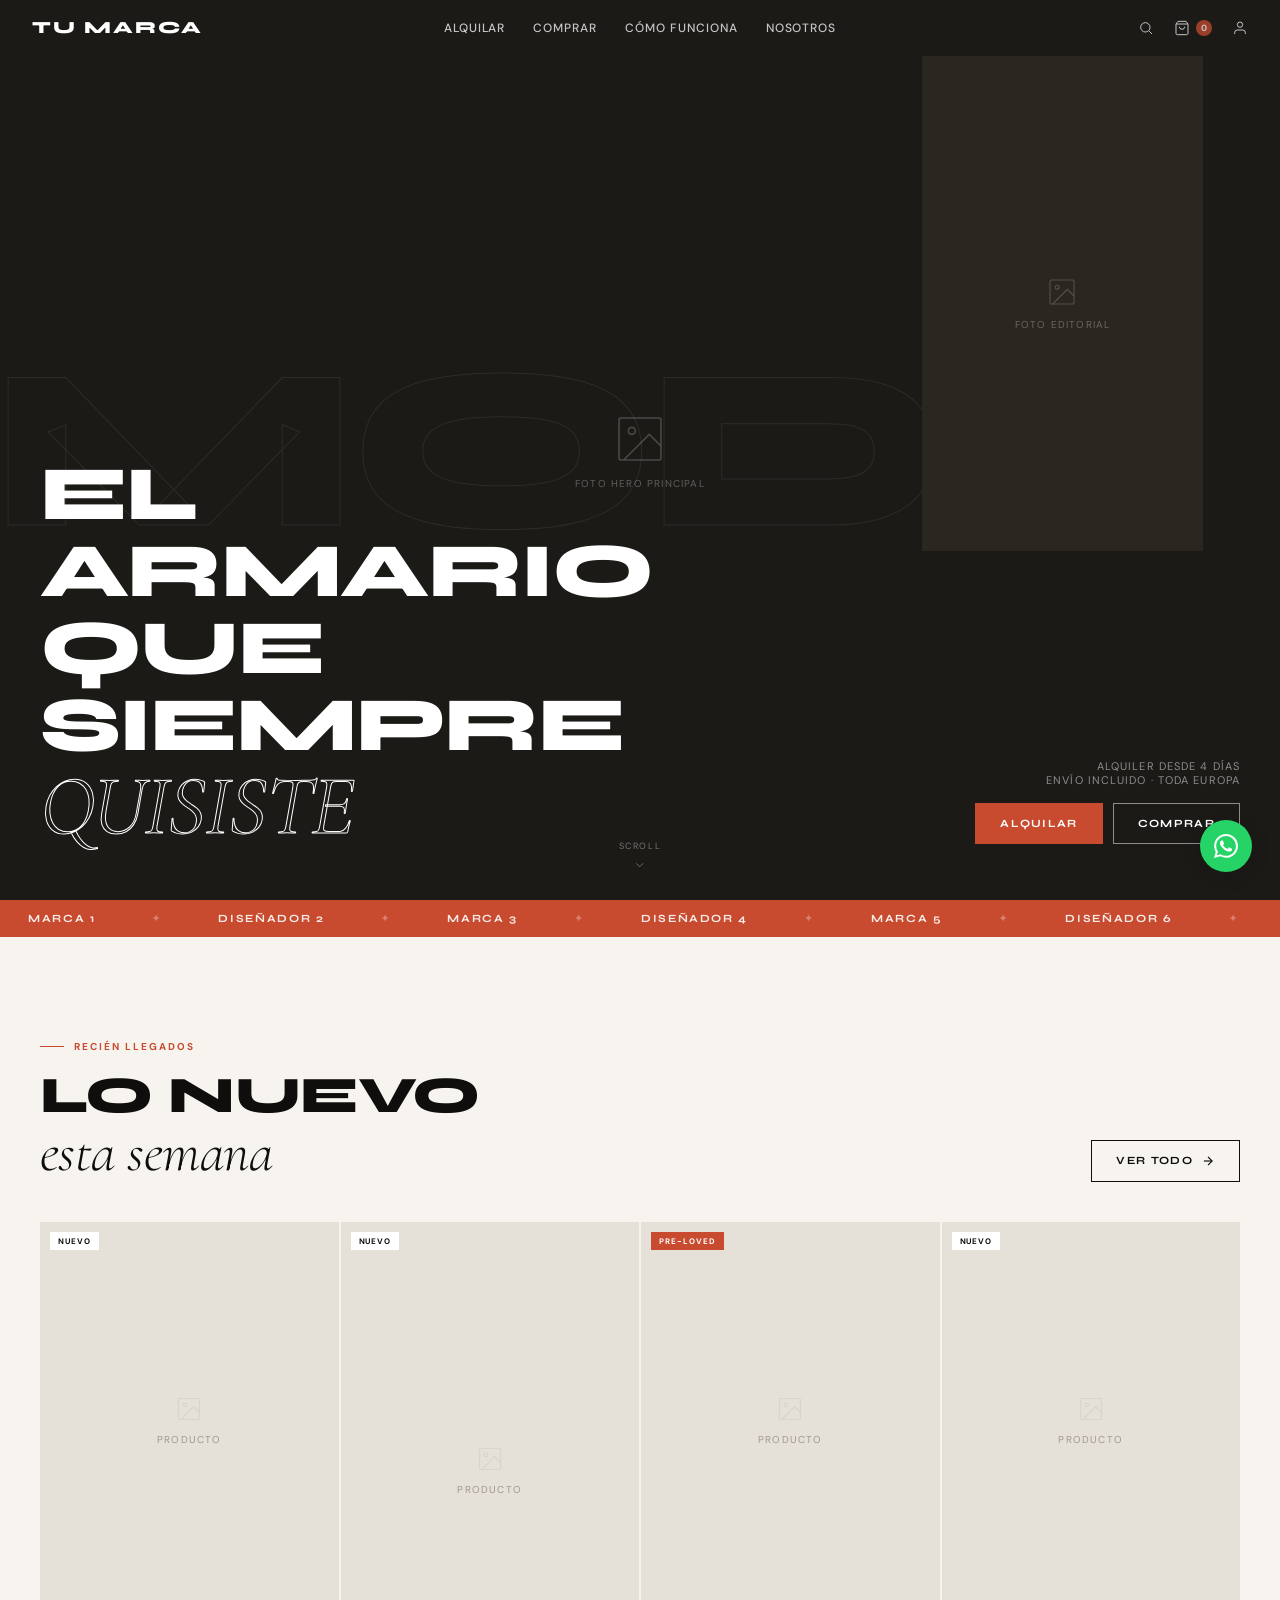
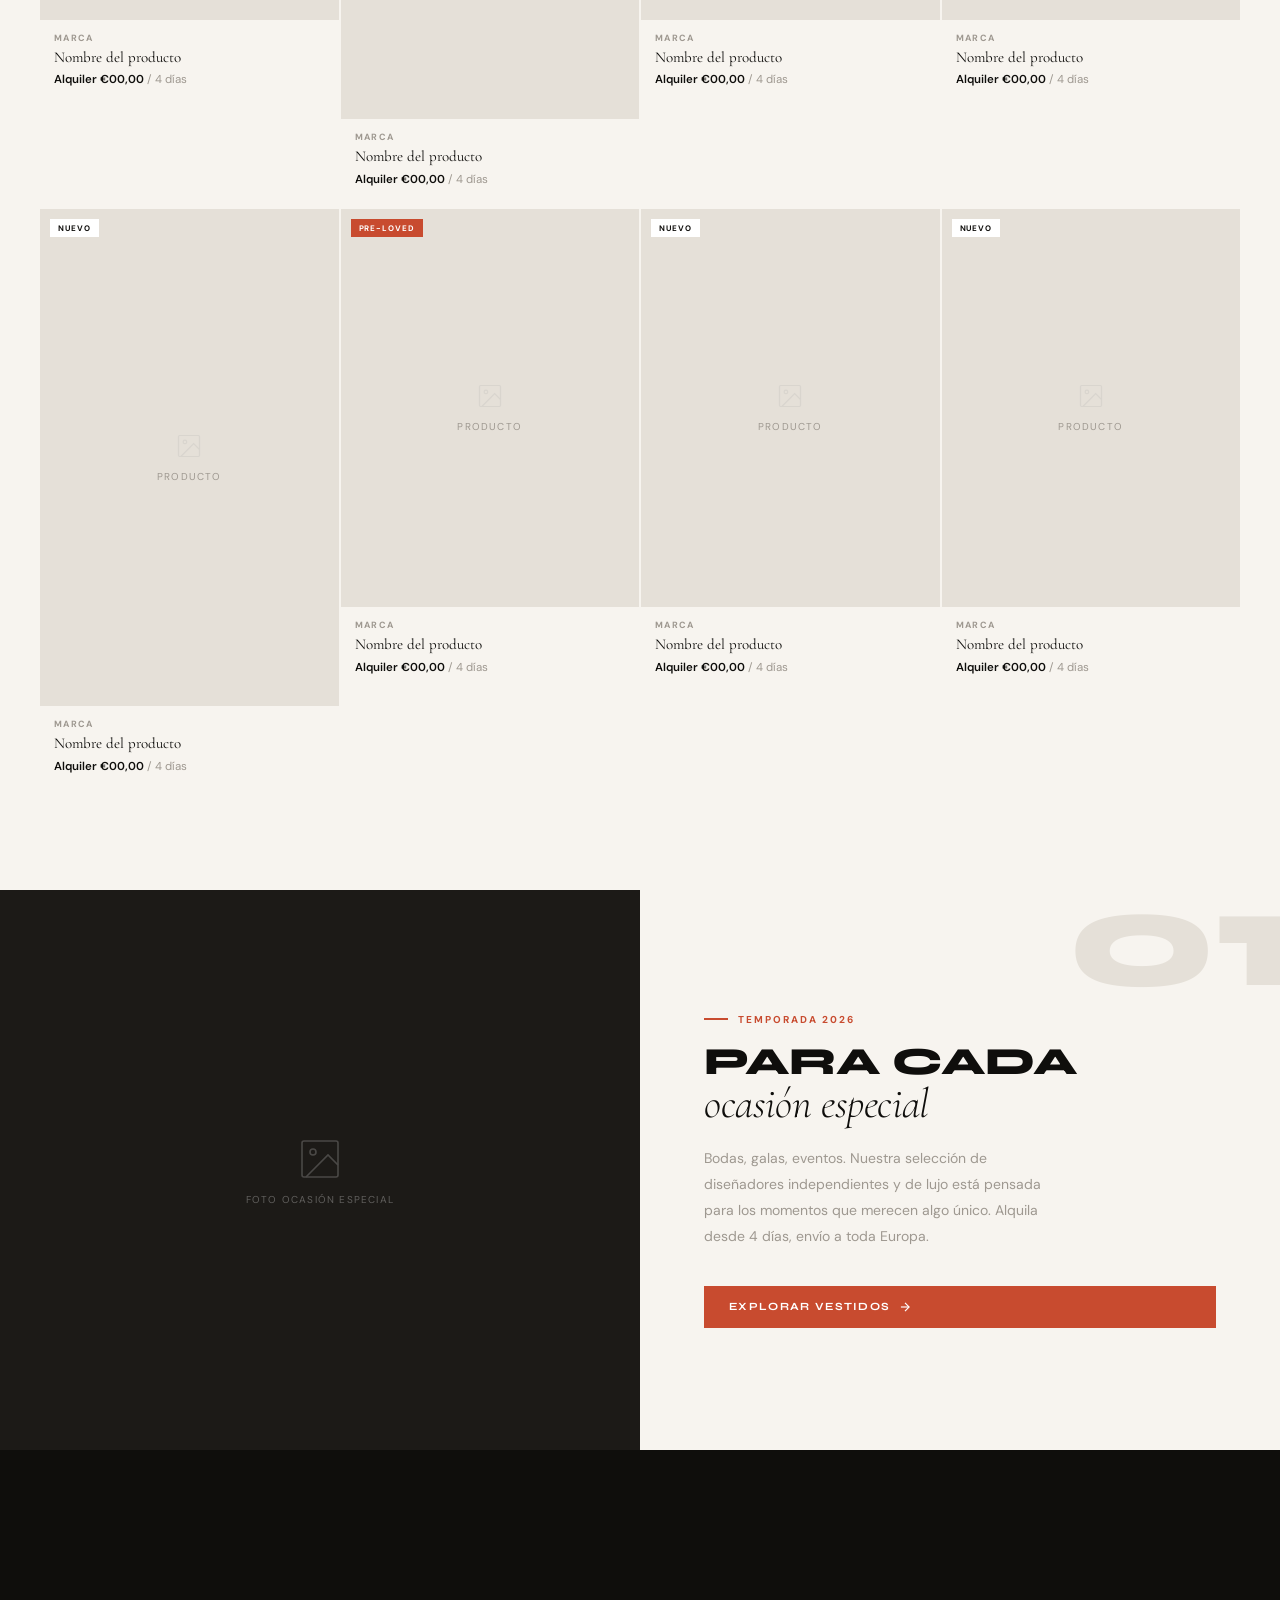
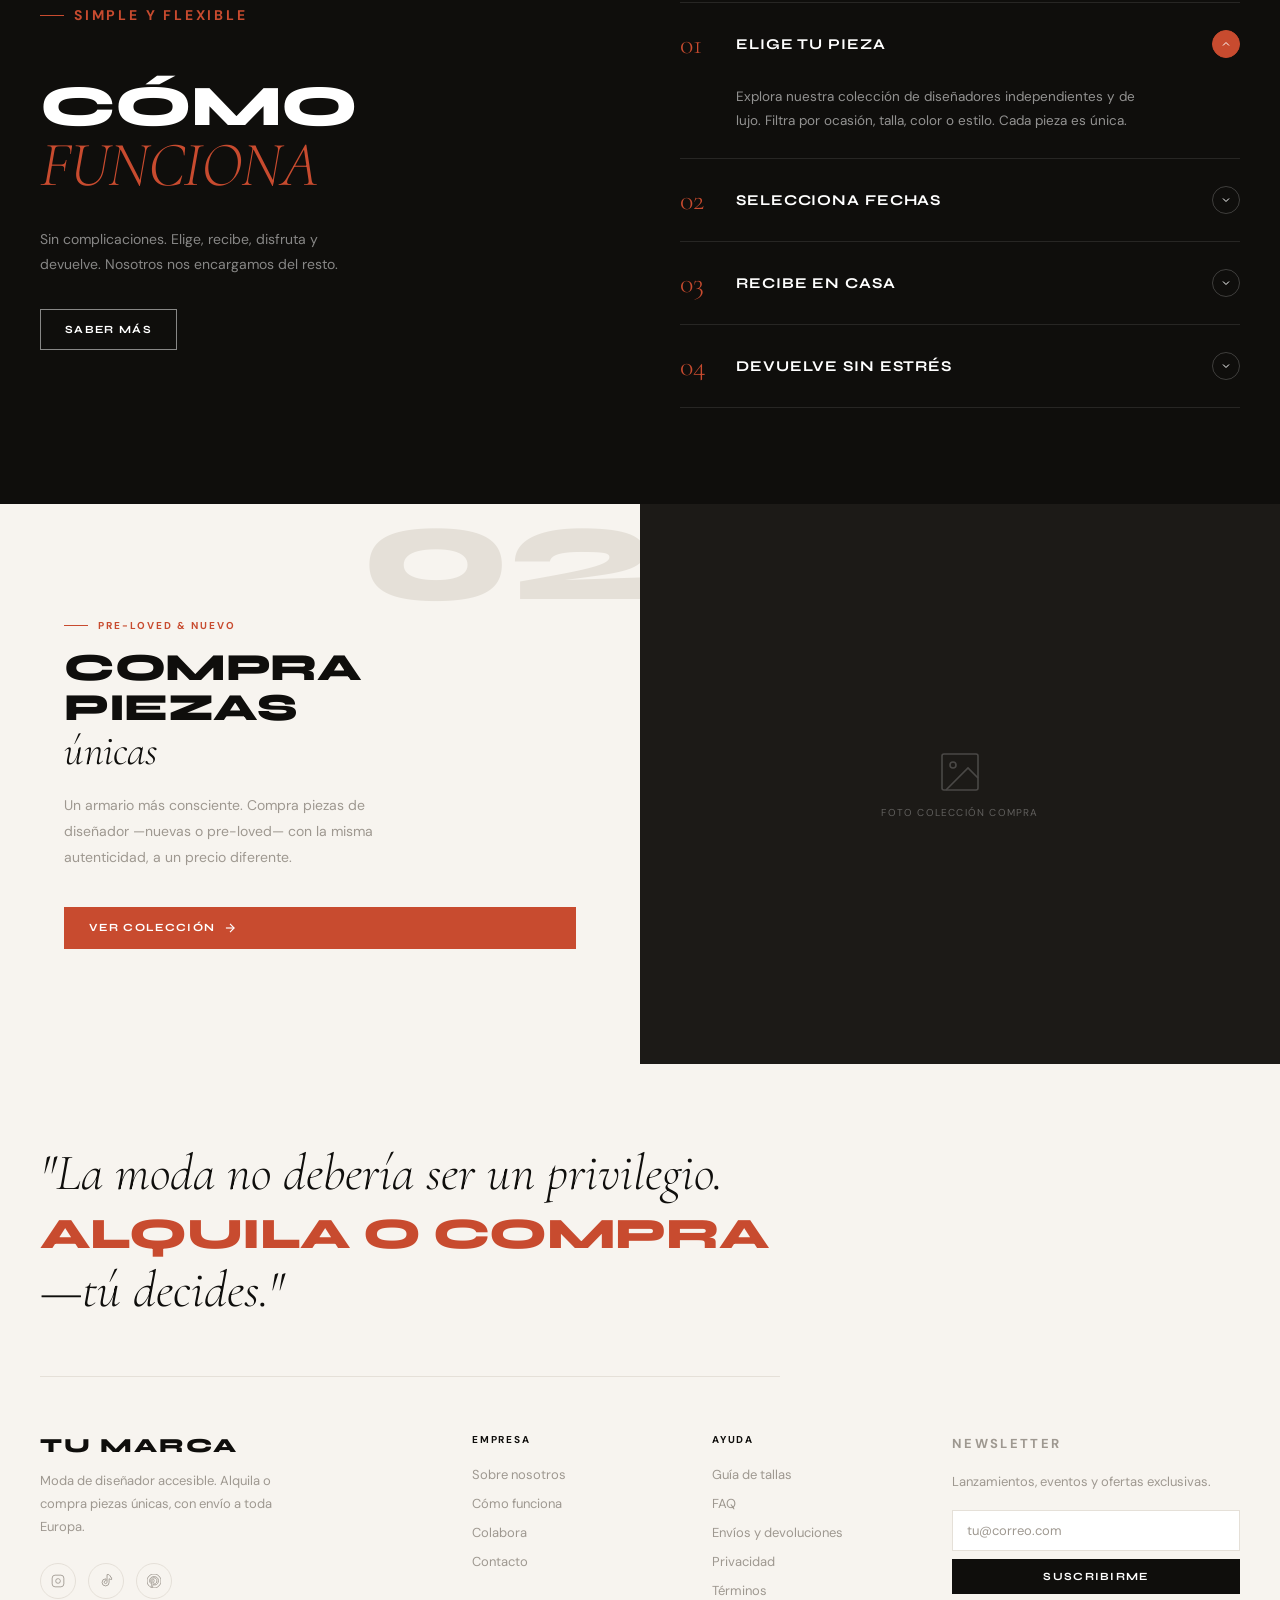
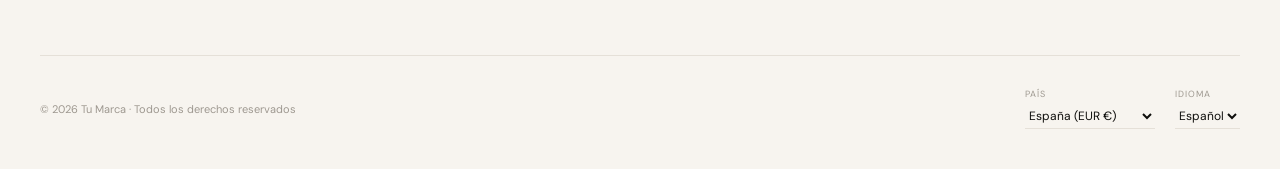
==== index.html @ f727a671 "Initial commit: editorial fashion rental site" ====
<!DOCTYPE html>
<html lang="es">
<head>
  <meta charset="UTF-8">
  <meta name="viewport" content="width=device-width, initial-scale=1.0">
  <meta name="description" content="Alquiler y venta de moda de diseñador. Piezas únicas para cada ocasión.">
  <title>TU MARCA | Moda de Diseñador — Alquiler &amp; Compra</title>
  <link rel="preconnect" href="https://fonts.googleapis.com">
  <link rel="preconnect" href="https://fonts.gstatic.com" crossorigin>
  <link href="https://fonts.googleapis.com/css2?family=Syne:wght@400;500;700;800&family=Cormorant+Garamond:ital,wght@0,300;0,400;1,300;1,400&family=DM+Sans:wght@300;400;500&display=swap" rel="stylesheet">
  <link rel="stylesheet" href="css/style.css">
</head>
<body>

<!-- ══════════════════════════════
     HEADER
══════════════════════════════ -->
<header class="header header--light" id="header">

  <!-- Logo izquierda -->
  <a href="/" class="header__logo">Tu&nbsp;Marca</a>

  <!-- Nav centrada -->
  <nav class="header__nav" aria-label="Navegación principal">
    <a href="#">Alquilar</a>
    <a href="#">Comprar</a>
    <a href="#proceso">Cómo funciona</a>
    <a href="#">Nosotros</a>
  </nav>

  <!-- Acciones derecha -->
  <div class="header__actions">
    <button class="header__icon" id="search-open" aria-label="Buscar">
      <svg viewBox="0 0 24 24"><circle cx="11" cy="11" r="7"/><line x1="21" y1="21" x2="16.65" y2="16.65"/></svg>
    </button>
    <button class="header__icon" id="cart-open" aria-label="Cesta">
      <svg viewBox="0 0 24 24"><path d="M6 2L3 6v14a2 2 0 002 2h14a2 2 0 002-2V6l-3-4z"/><line x1="3" y1="6" x2="21" y2="6"/><path d="M16 10a4 4 0 01-8 0"/></svg>
      <span class="cart-badge" id="cart-count">0</span>
    </button>
    <a href="#" class="header__icon" aria-label="Acceder">
      <svg viewBox="0 0 24 24"><path d="M20 21v-2a4 4 0 00-4-4H8a4 4 0 00-4 4v2"/><circle cx="12" cy="7" r="4"/></svg>
    </a>
  </div>

  <!-- Hamburger móvil -->
  <button class="header__hamburger" id="hamburger" aria-label="Abrir menú">
    <span></span><span></span><span></span>
  </button>

</header>

<!-- ══════════════════════════════
     MENÚ MÓVIL
══════════════════════════════ -->
<div class="mobile-menu" id="mobile-menu" aria-hidden="true">
  <nav>
    <a href="#" onclick="closeMobileMenu()">Alquilar</a>
    <a href="#" onclick="closeMobileMenu()">Comprar</a>
    <a href="#proceso" onclick="closeMobileMenu()">Cómo funciona</a>
    <a href="#" onclick="closeMobileMenu()">Nosotros</a>
  </nav>
  <div class="mobile-menu__footer">
    <a href="#">Acceder</a>
    <a href="#">Contacto</a>
    <a href="#">Instagram</a>
  </div>
</div>

<!-- ══════════════════════════════
     HERO — editorial full-screen
══════════════════════════════ -->
<section class="hero">

  <!-- Fondo: reemplaza .ph por <img class="..." src="images/hero.jpg" alt=""> -->
  <div class="hero__bg">
    <div class="ph">
      <svg width="56" height="56" viewBox="0 0 24 24" fill="none" stroke="#fff" stroke-width="0.7"><rect x="3" y="3" width="18" height="18" rx="1"/><circle cx="8.5" cy="8.5" r="1.5"/><path d="M21 15l-5-5L5 21"/></svg>
      <span>Foto hero principal</span>
    </div>
  </div>

  <!-- Palabra gigante decorativa -->
  <div class="hero__wordmark" aria-hidden="true">MODA</div>

  <!-- Foto editorial flotante derecha — reemplaza .ph por <img> -->
  <div class="hero__photo">
    <div class="ph">
      <svg width="32" height="32" viewBox="0 0 24 24" fill="none" stroke="#fff" stroke-width="0.8"><rect x="3" y="3" width="18" height="18" rx="1"/><circle cx="8.5" cy="8.5" r="1.5"/><path d="M21 15l-5-5L5 21"/></svg>
      <span>Foto editorial</span>
    </div>
  </div>

  <!-- Contenido inferior -->
  <div class="hero__content">
    <div>
      <h1 class="hero__headline">
        El armario<br>que siempre<br><em>quisiste</em>
      </h1>
    </div>
    <div class="hero__meta">
      <p>Alquiler desde 4 días<br>Envío incluido · Toda Europa</p>
      <div class="hero__ctas">
        <a href="#" class="btn btn--solid">Alquilar</a>
        <a href="#" class="btn btn--ghost">Comprar</a>
      </div>
    </div>
  </div>

  <!-- Scroll indicator -->
  <div class="hero__scroll" aria-hidden="true">
    <span>Scroll</span>
    <svg viewBox="0 0 24 24"><polyline points="6 9 12 15 18 9"/></svg>
  </div>

</section>

<!-- ══════════════════════════════
     TICKER DE MARCAS
══════════════════════════════ -->
<div class="ticker" aria-hidden="true">
  <div class="ticker__track">
    <!-- Primera copia -->
    <span class="ticker__item">Marca&nbsp;1</span>
    <span class="ticker__item ticker__sep">✦</span>
    <span class="ticker__item">Diseñador&nbsp;2</span>
    <span class="ticker__item ticker__sep">✦</span>
    <span class="ticker__item">Marca&nbsp;3</span>
    <span class="ticker__item ticker__sep">✦</span>
    <span class="ticker__item">Diseñador&nbsp;4</span>
    <span class="ticker__item ticker__sep">✦</span>
    <span class="ticker__item">Marca&nbsp;5</span>
    <span class="ticker__item ticker__sep">✦</span>
    <span class="ticker__item">Diseñador&nbsp;6</span>
    <span class="ticker__item ticker__sep">✦</span>
    <span class="ticker__item">Marca&nbsp;7</span>
    <span class="ticker__item ticker__sep">✦</span>
    <!-- Segunda copia para el loop -->
    <span class="ticker__item">Marca&nbsp;1</span>
    <span class="ticker__item ticker__sep">✦</span>
    <span class="ticker__item">Diseñador&nbsp;2</span>
    <span class="ticker__item ticker__sep">✦</span>
    <span class="ticker__item">Marca&nbsp;3</span>
    <span class="ticker__item ticker__sep">✦</span>
    <span class="ticker__item">Diseñador&nbsp;4</span>
    <span class="ticker__item ticker__sep">✦</span>
    <span class="ticker__item">Marca&nbsp;5</span>
    <span class="ticker__item ticker__sep">✦</span>
    <span class="ticker__item">Diseñador&nbsp;6</span>
    <span class="ticker__item ticker__sep">✦</span>
    <span class="ticker__item">Marca&nbsp;7</span>
    <span class="ticker__item ticker__sep">✦</span>
  </div>
</div>

<!-- ══════════════════════════════
     GRID DE PRODUCTOS
══════════════════════════════ -->
<section class="section section--paper">
  <div class="products-header reveal">
    <div>
      <p class="section__label">Recién llegados</p>
      <h2 class="section__title">Lo nuevo<br><em>esta semana</em></h2>
    </div>
    <a href="#" class="btn btn--outline-dark">Ver todo
      <svg viewBox="0 0 24 24"><line x1="5" y1="12" x2="19" y2="12"/><polyline points="12 5 19 12 12 19"/></svg>
    </a>
  </div>

  <div class="products-grid">

    <!-- ═ Producto — copia este bloque para añadir más.
         Cambia .ph por <img src="images/prod.jpg" alt="nombre">
         Cambia badge--new por badge--preloved si procede ═ -->

    <div class="product-card reveal">
      <div class="product-card__img">
        <span class="product-badge product-badge--new">Nuevo</span>
        <div class="ph ph--light">
          <svg width="28" height="28" viewBox="0 0 24 24" fill="none" stroke="#aaa" stroke-width="1"><rect x="3" y="3" width="18" height="18" rx="1"/><circle cx="8.5" cy="8.5" r="1.5"/><path d="M21 15l-5-5L5 21"/></svg>
          <span>Producto</span>
        </div>
        <div class="product-card__overlay">
          <p class="product-card__overlay-price">Alquiler €00 · Comprar €000</p>
          <p class="product-card__overlay-cta">Ver pieza <svg viewBox="0 0 24 24"><line x1="5" y1="12" x2="19" y2="12"/><polyline points="12 5 19 12 12 19"/></svg></p>
        </div>
      </div>
      <div class="product-card__info">
        <p class="product-brand">Marca</p>
        <p class="product-name">Nombre del producto</p>
        <p class="product-price"><strong>Alquiler €00,00</strong> / 4 días</p>
      </div>
    </div>

    <div class="product-card product-card--tall reveal reveal-delay-1">
      <div class="product-card__img">
        <span class="product-badge product-badge--new">Nuevo</span>
        <div class="ph ph--light">
          <svg width="28" height="28" viewBox="0 0 24 24" fill="none" stroke="#aaa" stroke-width="1"><rect x="3" y="3" width="18" height="18" rx="1"/><circle cx="8.5" cy="8.5" r="1.5"/><path d="M21 15l-5-5L5 21"/></svg>
          <span>Producto</span>
        </div>
        <div class="product-card__overlay">
          <p class="product-card__overlay-price">Alquiler €00 · Comprar €000</p>
          <p class="product-card__overlay-cta">Ver pieza <svg viewBox="0 0 24 24"><line x1="5" y1="12" x2="19" y2="12"/><polyline points="12 5 19 12 12 19"/></svg></p>
        </div>
      </div>
      <div class="product-card__info">
        <p class="product-brand">Marca</p>
        <p class="product-name">Nombre del producto</p>
        <p class="product-price"><strong>Alquiler €00,00</strong> / 4 días</p>
      </div>
    </div>

    <div class="product-card reveal reveal-delay-2">
      <div class="product-card__img">
        <span class="product-badge product-badge--preloved">Pre-loved</span>
        <div class="ph ph--light">
          <svg width="28" height="28" viewBox="0 0 24 24" fill="none" stroke="#aaa" stroke-width="1"><rect x="3" y="3" width="18" height="18" rx="1"/><circle cx="8.5" cy="8.5" r="1.5"/><path d="M21 15l-5-5L5 21"/></svg>
          <span>Producto</span>
        </div>
        <div class="product-card__overlay">
          <p class="product-card__overlay-price">Alquiler €00 · Comprar €000</p>
          <p class="product-card__overlay-cta">Ver pieza <svg viewBox="0 0 24 24"><line x1="5" y1="12" x2="19" y2="12"/><polyline points="12 5 19 12 12 19"/></svg></p>
        </div>
      </div>
      <div class="product-card__info">
        <p class="product-brand">Marca</p>
        <p class="product-name">Nombre del producto</p>
        <p class="product-price"><strong>Alquiler €00,00</strong> / 4 días</p>
      </div>
    </div>

    <div class="product-card reveal reveal-delay-3">
      <div class="product-card__img">
        <span class="product-badge product-badge--new">Nuevo</span>
        <div class="ph ph--light">
          <svg width="28" height="28" viewBox="0 0 24 24" fill="none" stroke="#aaa" stroke-width="1"><rect x="3" y="3" width="18" height="18" rx="1"/><circle cx="8.5" cy="8.5" r="1.5"/><path d="M21 15l-5-5L5 21"/></svg>
          <span>Producto</span>
        </div>
        <div class="product-card__overlay">
          <p class="product-card__overlay-price">Alquiler €00 · Comprar €000</p>
          <p class="product-card__overlay-cta">Ver pieza <svg viewBox="0 0 24 24"><line x1="5" y1="12" x2="19" y2="12"/><polyline points="12 5 19 12 12 19"/></svg></p>
        </div>
      </div>
      <div class="product-card__info">
        <p class="product-brand">Marca</p>
        <p class="product-name">Nombre del producto</p>
        <p class="product-price"><strong>Alquiler €00,00</strong> / 4 días</p>
      </div>
    </div>

    <div class="product-card product-card--tall reveal">
      <div class="product-card__img">
        <span class="product-badge product-badge--new">Nuevo</span>
        <div class="ph ph--light">
          <svg width="28" height="28" viewBox="0 0 24 24" fill="none" stroke="#aaa" stroke-width="1"><rect x="3" y="3" width="18" height="18" rx="1"/><circle cx="8.5" cy="8.5" r="1.5"/><path d="M21 15l-5-5L5 21"/></svg>
          <span>Producto</span>
        </div>
        <div class="product-card__overlay">
          <p class="product-card__overlay-price">Alquiler €00 · Comprar €000</p>
          <p class="product-card__overlay-cta">Ver pieza <svg viewBox="0 0 24 24"><line x1="5" y1="12" x2="19" y2="12"/><polyline points="12 5 19 12 12 19"/></svg></p>
        </div>
      </div>
      <div class="product-card__info">
        <p class="product-brand">Marca</p>
        <p class="product-name">Nombre del producto</p>
        <p class="product-price"><strong>Alquiler €00,00</strong> / 4 días</p>
      </div>
    </div>

    <div class="product-card reveal reveal-delay-1">
      <div class="product-card__img">
        <span class="product-badge product-badge--preloved">Pre-loved</span>
        <div class="ph ph--light">
          <svg width="28" height="28" viewBox="0 0 24 24" fill="none" stroke="#aaa" stroke-width="1"><rect x="3" y="3" width="18" height="18" rx="1"/><circle cx="8.5" cy="8.5" r="1.5"/><path d="M21 15l-5-5L5 21"/></svg>
          <span>Producto</span>
        </div>
        <div class="product-card__overlay">
          <p class="product-card__overlay-price">Alquiler €00 · Comprar €000</p>
          <p class="product-card__overlay-cta">Ver pieza <svg viewBox="0 0 24 24"><line x1="5" y1="12" x2="19" y2="12"/><polyline points="12 5 19 12 12 19"/></svg></p>
        </div>
      </div>
      <div class="product-card__info">
        <p class="product-brand">Marca</p>
        <p class="product-name">Nombre del producto</p>
        <p class="product-price"><strong>Alquiler €00,00</strong> / 4 días</p>
      </div>
    </div>

    <div class="product-card reveal reveal-delay-2">
      <div class="product-card__img">
        <span class="product-badge product-badge--new">Nuevo</span>
        <div class="ph ph--light">
          <svg width="28" height="28" viewBox="0 0 24 24" fill="none" stroke="#aaa" stroke-width="1"><rect x="3" y="3" width="18" height="18" rx="1"/><circle cx="8.5" cy="8.5" r="1.5"/><path d="M21 15l-5-5L5 21"/></svg>
          <span>Producto</span>
        </div>
        <div class="product-card__overlay">
          <p class="product-card__overlay-price">Alquiler €00 · Comprar €000</p>
          <p class="product-card__overlay-cta">Ver pieza <svg viewBox="0 0 24 24"><line x1="5" y1="12" x2="19" y2="12"/><polyline points="12 5 19 12 12 19"/></svg></p>
        </div>
      </div>
      <div class="product-card__info">
        <p class="product-brand">Marca</p>
        <p class="product-name">Nombre del producto</p>
        <p class="product-price"><strong>Alquiler €00,00</strong> / 4 días</p>
      </div>
    </div>

    <div class="product-card reveal reveal-delay-3">
      <div class="product-card__img">
        <span class="product-badge product-badge--new">Nuevo</span>
        <div class="ph ph--light">
          <svg width="28" height="28" viewBox="0 0 24 24" fill="none" stroke="#aaa" stroke-width="1"><rect x="3" y="3" width="18" height="18" rx="1"/><circle cx="8.5" cy="8.5" r="1.5"/><path d="M21 15l-5-5L5 21"/></svg>
          <span>Producto</span>
        </div>
        <div class="product-card__overlay">
          <p class="product-card__overlay-price">Alquiler €00 · Comprar €000</p>
          <p class="product-card__overlay-cta">Ver pieza <svg viewBox="0 0 24 24"><line x1="5" y1="12" x2="19" y2="12"/><polyline points="12 5 19 12 12 19"/></svg></p>
        </div>
      </div>
      <div class="product-card__info">
        <p class="product-brand">Marca</p>
        <p class="product-name">Nombre del producto</p>
        <p class="product-price"><strong>Alquiler €00,00</strong> / 4 días</p>
      </div>
    </div>

  </div>
</section>

<!-- ══════════════════════════════
     EDITORIAL — OCASIONES
══════════════════════════════ -->
<section class="editorial reveal">
  <!-- Reemplaza .ph por <img src="images/bodas.jpg" alt=""> -->
  <div class="editorial__img">
    <div class="ph">
      <svg width="48" height="48" viewBox="0 0 24 24" fill="none" stroke="#fff" stroke-width="0.8"><rect x="3" y="3" width="18" height="18" rx="1"/><circle cx="8.5" cy="8.5" r="1.5"/><path d="M21 15l-5-5L5 21"/></svg>
      <span>Foto ocasión especial</span>
    </div>
  </div>
  <div class="editorial__body">
    <span class="editorial__num" aria-hidden="true">01</span>
    <p class="editorial__label">Temporada 2026</p>
    <h2 class="editorial__title">Para cada<br><em>ocasión especial</em></h2>
    <p class="editorial__body-text">
      Bodas, galas, eventos. Nuestra selección de diseñadores independientes y de lujo está pensada para los momentos que merecen algo único. Alquila desde 4 días, envío a toda Europa.
    </p>
    <a href="#" class="btn btn--solid">Explorar vestidos
      <svg viewBox="0 0 24 24"><line x1="5" y1="12" x2="19" y2="12"/><polyline points="12 5 19 12 12 19"/></svg>
    </a>
  </div>
</section>

<!-- ══════════════════════════════
     PROCESO — ACORDEÓN
══════════════════════════════ -->
<section class="section process" id="proceso">
  <div class="process__grid">

    <div class="process__intro reveal">
      <p class="section__label" style="color: var(--clay);">Simple y flexible</p>
      <h2 class="process__intro-title">Cómo<br><em>funciona</em></h2>
      <p>Sin complicaciones. Elige, recibe, disfruta y devuelve. Nosotros nos encargamos del resto.</p>
      <a href="#" class="btn btn--ghost">Saber más</a>
    </div>

    <div class="accordion reveal" id="accordion">

      <div class="accordion__item open">
        <div class="accordion__head" role="button" tabindex="0" aria-expanded="true">
          <span class="accordion__num">01</span>
          <span class="accordion__title">Elige tu pieza</span>
          <span class="accordion__arrow"><svg viewBox="0 0 24 24"><polyline points="6 9 12 15 18 9"/></svg></span>
        </div>
        <div class="accordion__body">
          <p>Explora nuestra colección de diseñadores independientes y de lujo. Filtra por ocasión, talla, color o estilo. Cada pieza es única.</p>
        </div>
      </div>

      <div class="accordion__item">
        <div class="accordion__head" role="button" tabindex="0" aria-expanded="false">
          <span class="accordion__num">02</span>
          <span class="accordion__title">Selecciona fechas</span>
          <span class="accordion__arrow"><svg viewBox="0 0 24 24"><polyline points="6 9 12 15 18 9"/></svg></span>
        </div>
        <div class="accordion__body">
          <p>Elige los días que la necesitas. Mínimo 4 días. El envío de ida y vuelta está siempre incluido en el precio.</p>
        </div>
      </div>

      <div class="accordion__item">
        <div class="accordion__head" role="button" tabindex="0" aria-expanded="false">
          <span class="accordion__num">03</span>
          <span class="accordion__title">Recibe en casa</span>
          <span class="accordion__arrow"><svg viewBox="0 0 24 24"><polyline points="6 9 12 15 18 9"/></svg></span>
        </div>
        <div class="accordion__body">
          <p>Tu pedido llega en packaging cuidado y limpio. Disfruta de la pieza sin preocuparte por nada más.</p>
        </div>
      </div>

      <div class="accordion__item">
        <div class="accordion__head" role="button" tabindex="0" aria-expanded="false">
          <span class="accordion__num">04</span>
          <span class="accordion__title">Devuelve sin estrés</span>
          <span class="accordion__arrow"><svg viewBox="0 0 24 24"><polyline points="6 9 12 15 18 9"/></svg></span>
        </div>
        <div class="accordion__body">
          <p>Usa el embalaje incluido para la devolución. Nosotros nos encargamos de la limpieza y el cuidado de cada pieza.</p>
        </div>
      </div>

    </div>
  </div>
</section>

<!-- ══════════════════════════════
     EDITORIAL — COMPRAR
══════════════════════════════ -->
<section class="editorial editorial--flip reveal">
  <div class="editorial__img">
    <div class="ph">
      <svg width="48" height="48" viewBox="0 0 24 24" fill="none" stroke="#fff" stroke-width="0.8"><rect x="3" y="3" width="18" height="18" rx="1"/><circle cx="8.5" cy="8.5" r="1.5"/><path d="M21 15l-5-5L5 21"/></svg>
      <span>Foto colección compra</span>
    </div>
  </div>
  <div class="editorial__body">
    <span class="editorial__num" aria-hidden="true">02</span>
    <p class="editorial__label">Pre-loved &amp; nuevo</p>
    <h2 class="editorial__title">Compra piezas<br><em>únicas</em></h2>
    <p class="editorial__body-text">
      Un armario más consciente. Compra piezas de diseñador —nuevas o pre-loved— con la misma autenticidad, a un precio diferente.
    </p>
    <a href="#" class="btn btn--solid">Ver colección
      <svg viewBox="0 0 24 24"><line x1="5" y1="12" x2="19" y2="12"/><polyline points="12 5 19 12 12 19"/></svg>
    </a>
  </div>
</section>


<!-- ══════════════════════════════
     FOOTER — claro, con cita
══════════════════════════════ -->
<footer class="footer">

  <p class="footer__quote reveal">
    "La moda no debería ser un privilegio.<br>
    <strong>Alquila o compra</strong> —tú decides."
  </p>

  <div class="footer__grid">

    <div>
      <p class="footer__brand-logo">Tu&nbsp;Marca</p>
      <p class="footer__tagline">Moda de diseñador accesible. Alquila o compra piezas únicas, con envío a toda Europa.</p>
      <div class="footer__social">
        <a href="#" aria-label="Instagram">
          <svg viewBox="0 0 24 24"><rect x="2" y="2" width="20" height="20" rx="5"/><path d="M16 11.37A4 4 0 1112.63 8 4 4 0 0116 11.37z"/><line x1="17.5" y1="6.5" x2="17.51" y2="6.5"/></svg>
        </a>
        <a href="#" aria-label="TikTok">
          <svg viewBox="0 0 24 24" fill="currentColor" stroke="none"><path d="M19.6 3.3a4.5 4.5 0 01-2.8-2.3h-3v13c0 1.4-1.1 2.5-2.5 2.5s-2.5-1.1-2.5-2.5 1.1-2.5 2.5-2.5c.3 0 .5 0 .7.1V8.4a6.2 6.2 0 00-.7 0 6 6 0 00-6 6 6 6 0 006 6 6 6 0 006-6V8.1a7.4 7.4 0 004.3 1.4V6.2a4.5 4.5 0 01-2-.9z"/></svg>
        </a>
        <a href="#" aria-label="Pinterest">
          <svg viewBox="0 0 24 24" fill="currentColor" stroke="none"><path d="M12 0C5.4 0 0 5.4 0 12c0 5.1 3.2 9.4 7.6 11.2-.1-.9-.2-2.4 0-3.4.2-.9 1.4-6 1.4-6s-.4-.7-.4-1.8c0-1.7 1-2.9 2.2-2.9 1 0 1.5.8 1.5 1.7 0 1-.7 2.6-1 3.9-.3 1.2.6 2.2 1.8 2.2 2.1 0 3.8-2.2 3.8-5.5 0-2.9-2.1-4.9-5-4.9-3.4 0-5.4 2.6-5.4 5.2 0 1 .4 2.1.9 2.7.1.1.1.2.1.3l-.3 1.4c-.1.2-.2.3-.4.2-1.5-.7-2.4-2.9-2.4-4.6 0-3.8 2.8-7.3 7.9-7.3 4.2 0 7.4 3 7.4 6.9 0 4.1-2.6 7.5-6.2 7.5-1.2 0-2.4-.6-2.8-1.4l-.7 2.9c-.3 1-.9 2.3-1.5 3.1C9.6 23.8 10.8 24 12 24c6.6 0 12-5.4 12-12S18.6 0 12 0z"/></svg>
        </a>
      </div>
    </div>

    <div>
      <p class="footer__col-title">Empresa</p>
      <div class="footer__links">
        <a href="#">Sobre nosotros</a>
        <a href="#">Cómo funciona</a>

        <a href="#">Colabora</a>
        <a href="#">Contacto</a>
      </div>
    </div>

    <div>
      <p class="footer__col-title">Ayuda</p>
      <div class="footer__links">
        <a href="#">Guía de tallas</a>
        <a href="#">FAQ</a>
        <a href="#">Envíos y devoluciones</a>
        <a href="#">Privacidad</a>
        <a href="#">Términos</a>
      </div>
    </div>

    <div class="footer__newsletter">
      <p class="footer__col-title">Newsletter</p>
      <p>Lanzamientos, eventos y ofertas exclusivas.</p>
      <form class="newsletter-form" id="newsletter-form">
        <input class="newsletter-input" type="email" placeholder="tu@correo.com" required aria-label="Email">
        <button class="newsletter-submit" type="submit" id="subscribe-btn">Suscribirme</button>
      </form>
    </div>

  </div>

  <div class="footer__bottom">
    <p class="footer__copy">© 2026 Tu Marca · Todos los derechos reservados</p>
    <div class="footer__selectors">
      <div class="footer__sel">
        <label for="f-country">País</label>
        <select id="f-country">
          <option>España (EUR €)</option>
          <option>Francia (EUR €)</option>
          <option>Italia (EUR €)</option>
          <option>Portugal (EUR €)</option>
          <option>Reino Unido (GBP £)</option>
          <option>Alemania (EUR €)</option>
        </select>
      </div>
      <div class="footer__sel">
        <label for="f-lang">Idioma</label>
        <select id="f-lang">
          <option>Español</option>
          <option>English</option>
        </select>
      </div>
    </div>
  </div>

</footer>

<!-- WHATSAPP -->
<a class="wa-btn" href="https://wa.me/34600000000" target="_blank" rel="noopener" aria-label="WhatsApp">
  <svg viewBox="0 0 24 24"><path d="M17.472 14.382c-.297-.149-1.758-.867-2.03-.967-.273-.099-.471-.148-.67.15-.197.297-.767.966-.94 1.164-.173.199-.347.223-.644.075-.297-.15-1.255-.463-2.39-1.475-.883-.788-1.48-1.761-1.653-2.059-.173-.297-.018-.458.13-.606.134-.133.298-.347.446-.52.149-.174.198-.298.298-.497.099-.198.05-.371-.025-.52-.075-.149-.669-1.612-.916-2.207-.242-.579-.487-.5-.669-.51a12 12 0 00-.57-.01c-.198 0-.52.074-.792.372-.272.297-1.04 1.016-1.04 2.479 0 1.462 1.065 2.875 1.213 3.074.149.198 2.096 3.2 5.077 4.487.709.306 1.262.489 1.694.625.712.227 1.36.195 1.871.118.571-.085 1.758-.719 2.006-1.413.248-.694.248-1.289.173-1.413-.074-.124-.272-.198-.57-.347m-5.421 7.403h-.004a9.87 9.87 0 01-5.031-1.378l-.361-.214-3.741.982.998-3.648-.235-.374a9.86 9.86 0 01-1.51-5.26c.001-5.45 4.436-9.884 9.888-9.884 2.64 0 5.122 1.03 6.988 2.898a9.825 9.825 0 012.893 6.994c-.003 5.45-4.437 9.884-9.885 9.884m8.413-18.297A11.815 11.815 0 0012.05 0C5.495 0 .16 5.335.157 11.892c0 2.096.547 4.142 1.588 5.945L.057 24l6.305-1.654a11.882 11.882 0 005.683 1.448h.005c6.554 0 11.89-5.335 11.893-11.893a11.821 11.821 0 00-3.48-8.413z"/></svg>
</a>

<!-- BÚSQUEDA -->
<div class="search-overlay" id="search-overlay" role="dialog" aria-modal="true">
  <div class="search-wrap">
    <div class="search-row">
      <input class="search-field" id="search-input" type="text" placeholder="¿Qué buscas?" autocomplete="off">
      <button class="search-x" id="search-close" aria-label="Cerrar">✕</button>
    </div>
    <p class="search-hint">Busca por marca, prenda, color o estilo…</p>
  </div>
</div>

<!-- CARRITO -->
<div class="cart-overlay" id="cart-overlay"></div>
<div class="cart-drawer" id="cart-drawer" role="dialog" aria-modal="true">
  <div class="cart-head">
    <h2>Tu cesta</h2>
    <button id="cart-close" aria-label="Cerrar">✕</button>
  </div>
  <div class="cart-empty">
    <svg width="48" height="48" viewBox="0 0 24 24" fill="none" stroke="#ccc" stroke-width="1.2">
      <path d="M6 2L3 6v14a2 2 0 002 2h14a2 2 0 002-2V6l-3-4z"/><line x1="3" y1="6" x2="21" y2="6"/><path d="M16 10a4 4 0 01-8 0"/>
    </svg>
    <p>Tu cesta está vacía.<br>Explora la colección.</p>
  </div>
  <div class="cart-foot">
    <button class="btn btn--solid" style="width:100%;justify-content:center;opacity:.4;" disabled>Finalizar pedido</button>
  </div>
</div>

<script src="js/main.js"></script>
</body>
</html>
---- css/style.css ----
/* ── RESET ── */
*, *::before, *::after { box-sizing: border-box; margin: 0; padding: 0; }

:root {
  --ink:    #0f0e0c;
  --paper:  #f7f4ef;
  --clay:   #c84b2f;
  --fog:    #9e9890;
  --smoke:  #e5e0d8;
  --white:  #ffffff;
  --nav-h:  56px;
  --display:'Syne', system-ui, sans-serif;
  --serif:  'Cormorant Garamond', Georgia, serif;
  --body:   'DM Sans', system-ui, sans-serif;
}

html { scroll-behavior: smooth; }
body {
  font-family: var(--body);
  font-size: 14px;
  color: var(--ink);
  background: var(--white);
  overflow-x: hidden;
  cursor: default;
}
a { text-decoration: none; color: inherit; }
img { display: block; max-width: 100%; }
button { font-family: inherit; cursor: pointer; border: none; background: none; }

/* ── PLACEHOLDER ── */
.ph {
  width: 100%; height: 100%;
  background: #1c1a17;
  display: flex; flex-direction: column;
  align-items: center; justify-content: center;
  gap: 10px;
}
.ph--light { background: var(--smoke); }
.ph svg { opacity: 0.2; }
.ph span { font-size: 10px; letter-spacing: 0.12em; text-transform: uppercase; color: rgba(255,255,255,0.3); }
.ph--light span { color: var(--fog); }

/* ════════════════════════════════════
   HEADER
════════════════════════════════════ */
.header {
  position: fixed;
  top: 0; left: 0; right: 0;
  z-index: 300;
  height: var(--nav-h);
  display: flex;
  align-items: center;
  justify-content: space-between;
  padding: 0 32px;
  transition: background 0.4s, border-color 0.4s;
  border-bottom: 1px solid transparent;
}
.header--light { background: transparent; color: var(--white); }
.header--dark  { background: var(--white); color: var(--ink); border-color: var(--smoke); }

.header__logo {
  font-family: var(--display);
  font-size: 17px;
  font-weight: 800;
  letter-spacing: 0.12em;
  text-transform: uppercase;
  z-index: 1;
  flex-shrink: 0;
}

.header__nav {
  display: flex;
  align-items: center;
  gap: 28px;
  position: absolute;
  left: 50%;
  transform: translateX(-50%);
}
.header__nav a {
  font-size: 12px;
  font-weight: 500;
  letter-spacing: 0.08em;
  text-transform: uppercase;
  opacity: 0.75;
  transition: opacity 0.2s;
  white-space: nowrap;
}
.header__nav a:hover { opacity: 1; }

.header__actions {
  display: flex;
  align-items: center;
  gap: 20px;
  z-index: 1;
}
.header__icon {
  display: flex; align-items: center; gap: 6px;
  font-size: 12px; letter-spacing: 0.06em;
  opacity: 0.75; transition: opacity 0.2s; cursor: pointer;
  background: none; border: none; color: inherit; font-family: inherit;
}
.header__icon:hover { opacity: 1; }
.header__icon svg { width: 16px; height: 16px; stroke: currentColor; fill: none; stroke-width: 1.5; }

.cart-badge {
  display: inline-flex; align-items: center; justify-content: center;
  width: 16px; height: 16px;
  background: var(--clay);
  color: var(--white);
  border-radius: 50%;
  font-size: 9px; font-weight: 700;
}

.header__hamburger {
  display: none; flex-direction: column; gap: 4px; cursor: pointer;
  padding: 4px; z-index: 1;
}
.header__hamburger span {
  display: block; width: 20px; height: 1.5px;
  background: currentColor;
  transition: all 0.3s;
}

@media (max-width: 860px) {
  .header__nav { display: none; }
  .header__hamburger { display: flex; }
}

/* ════════════════════════════════════
   HERO — editorial full-screen dark
════════════════════════════════════ */
.hero {
  position: relative;
  height: 100svh;
  min-height: 600px;
  background: var(--ink);
  color: var(--white);
  display: flex;
  flex-direction: column;
  justify-content: flex-end;
  overflow: hidden;
}

/* Imagen de fondo — sustituir .hero__bg .ph por <img> */
.hero__bg {
  position: absolute;
  inset: 0;
  z-index: 0;
}
.hero__bg img { width: 100%; height: 100%; object-fit: cover; opacity: 0.45; }
.hero__bg .ph { opacity: 1; }

/* Texto tipográfico enorme como elemento visual */
.hero__wordmark {
  position: absolute;
  top: 50%; left: -8px;
  transform: translateY(-50%);
  font-family: var(--display);
  font-size: clamp(120px, 18vw, 260px);
  font-weight: 800;
  letter-spacing: -0.03em;
  line-height: 0.88;
  text-transform: uppercase;
  color: transparent;
  -webkit-text-stroke: 1px rgba(255,255,255,0.08);
  user-select: none;
  pointer-events: none;
  z-index: 1;
  white-space: nowrap;
}

/* Imagen editorial flotante derecha */
.hero__photo {
  position: absolute;
  top: var(--nav-h);
  right: 6vw;
  width: clamp(180px, 22vw, 320px);
  height: clamp(280px, 55vh, 520px);
  z-index: 2;
  overflow: hidden;
}
.hero__photo img { width: 100%; height: 100%; object-fit: cover; }
.hero__photo .ph { background: #2a2620; }

/* Contenido inferior */
.hero__content {
  position: relative;
  z-index: 3;
  padding: 0 40px 52px;
  display: grid;
  grid-template-columns: 1fr auto;
  align-items: flex-end;
  gap: 24px;
}
.hero__headline {
  font-family: var(--display);
  font-size: clamp(36px, 6vw, 80px);
  font-weight: 800;
  line-height: 1;
  letter-spacing: -0.02em;
  text-transform: uppercase;
  max-width: 640px;
}
.hero__headline em {
  font-family: var(--serif);
  font-style: italic;
  font-weight: 300;
  -webkit-text-stroke: 1px var(--white);
  color: transparent;
  font-size: 1.1em;
}

.hero__meta {
  display: flex;
  flex-direction: column;
  align-items: flex-end;
  gap: 16px;
  padding-bottom: 4px;
}
.hero__meta p {
  font-size: 11px;
  letter-spacing: 0.1em;
  text-transform: uppercase;
  opacity: 0.5;
  text-align: right;
}

.hero__ctas {
  display: flex;
  gap: 10px;
}

/* Scroll indicator */
.hero__scroll {
  position: absolute;
  bottom: 28px;
  left: 50%;
  transform: translateX(-50%);
  display: flex;
  flex-direction: column;
  align-items: center;
  gap: 6px;
  opacity: 0.4;
  z-index: 3;
  cursor: default;
  animation: bob 2s ease-in-out infinite;
}
@keyframes bob {
  0%, 100% { transform: translateX(-50%) translateY(0); }
  50% { transform: translateX(-50%) translateY(6px); }
}
.hero__scroll span { font-size: 9px; letter-spacing: 0.18em; text-transform: uppercase; }
.hero__scroll svg { width: 14px; height: 14px; stroke: currentColor; fill: none; stroke-width: 1.5; }

@media (max-width: 700px) {
  .hero__wordmark { font-size: 80px; }
  .hero__photo { width: 120px; height: 200px; top: calc(var(--nav-h) + 12px); right: 16px; }
  .hero__content { grid-template-columns: 1fr; padding: 0 20px 40px; gap: 20px; }
  .hero__meta { align-items: flex-start; }
  .hero__meta p { text-align: left; }
}

/* ════════════════════════════════════
   BUTTONS
════════════════════════════════════ */
.btn {
  display: inline-flex; align-items: center; gap: 8px;
  padding: 13px 24px;
  font-family: var(--display);
  font-size: 11px;
  font-weight: 700;
  letter-spacing: 0.12em;
  text-transform: uppercase;
  cursor: pointer;
  transition: all 0.25s;
  white-space: nowrap;
}
.btn--solid {
  background: var(--clay);
  color: var(--white);
  border: 1.5px solid var(--clay);
}
.btn--solid:hover { background: transparent; color: var(--clay); }
.btn--ghost {
  background: transparent;
  color: var(--white);
  border: 1.5px solid rgba(255,255,255,0.5);
}
.btn--ghost:hover { background: var(--white); color: var(--ink); border-color: var(--white); }
.btn--outline-dark {
  background: transparent;
  color: var(--ink);
  border: 1.5px solid var(--ink);
}
.btn--outline-dark:hover { background: var(--ink); color: var(--white); }
.btn--text {
  background: none; border: none; padding: 0;
  font-family: var(--body);
  font-size: 12px; font-weight: 500;
  letter-spacing: 0.08em; text-transform: uppercase;
  color: var(--clay);
  text-decoration: underline;
  text-underline-offset: 3px;
}
.btn svg { width: 14px; height: 14px; stroke: currentColor; fill: none; stroke-width: 2; }

/* ════════════════════════════════════
   TICKER DE MARCAS
════════════════════════════════════ */
.ticker {
  background: var(--clay);
  padding: 12px 0;
  overflow: hidden;
}
.ticker__track {
  display: flex;
  gap: 0;
  width: max-content;
  animation: ticker 25s linear infinite;
}
.ticker__track:hover { animation-play-state: paused; }
@keyframes ticker {
  from { transform: translateX(0); }
  to   { transform: translateX(-50%); }
}
.ticker__item {
  font-family: var(--display);
  font-size: 11px;
  font-weight: 700;
  letter-spacing: 0.15em;
  text-transform: uppercase;
  color: var(--white);
  padding: 0 28px;
  white-space: nowrap;
  opacity: 0.9;
}
.ticker__sep { color: rgba(255,255,255,0.35); }

/* ════════════════════════════════════
   SECCIÓN GENÉRICA
════════════════════════════════════ */
.section { padding: 96px 40px; }
.section--flush { padding: 0; }
.section--paper { background: var(--paper); }
.section--ink   { background: var(--ink); color: var(--white); }
@media (max-width: 700px) { .section { padding: 64px 20px; } }

.section__label {
  display: inline-flex;
  align-items: center;
  gap: 10px;
  font-size: 10px;
  font-weight: 700;
  letter-spacing: 0.2em;
  text-transform: uppercase;
  color: var(--clay);
  margin-bottom: 16px;
}
.section__label::before {
  content: '';
  display: block;
  width: 24px; height: 1.5px;
  background: var(--clay);
  flex-shrink: 0;
}

.section__title {
  font-family: var(--display);
  font-size: clamp(28px, 4vw, 52px);
  font-weight: 800;
  letter-spacing: -0.01em;
  line-height: 1.05;
  text-transform: uppercase;
}
.section__title em {
  font-family: var(--serif);
  font-style: italic;
  font-weight: 300;
  text-transform: none;
  font-size: 1.1em;
}

/* ════════════════════════════════════
   GRID DE PRODUCTOS (no carousel)
════════════════════════════════════ */
.products-header {
  display: flex;
  align-items: flex-end;
  justify-content: space-between;
  margin-bottom: 40px;
  flex-wrap: wrap;
  gap: 16px;
}

.products-grid {
  display: grid;
  grid-template-columns: repeat(4, 1fr);
  gap: 2px;
}
@media (max-width: 1100px) { .products-grid { grid-template-columns: repeat(3, 1fr); } }
@media (max-width: 700px)  { .products-grid { grid-template-columns: repeat(2, 1fr); } }

/* Algunas tarjetas más altas para ritmo visual */
.product-card--tall .product-card__img { aspect-ratio: 3/5; }

.product-card {
  cursor: pointer;
  background: var(--paper);
}
.product-card__img {
  position: relative;
  aspect-ratio: 3/4;
  overflow: hidden;
}
.product-card__img img,
.product-card__img .ph {
  width: 100%; height: 100%;
  object-fit: cover;
  transition: transform 0.6s cubic-bezier(.25,.46,.45,.94);
}
.product-card:hover .product-card__img img,
.product-card:hover .product-card__img .ph { transform: scale(1.06); }

/* Info que aparece al hover deslizándose desde abajo */
.product-card__overlay {
  position: absolute;
  bottom: 0; left: 0; right: 0;
  background: linear-gradient(to top, rgba(15,14,12,0.85) 0%, transparent 100%);
  padding: 40px 16px 16px;
  transform: translateY(100%);
  transition: transform 0.35s cubic-bezier(.4,0,.2,1);
  color: var(--white);
}
.product-card:hover .product-card__overlay { transform: translateY(0); }
.product-card__overlay-price {
  font-size: 12px;
  font-weight: 500;
  letter-spacing: 0.04em;
}
.product-card__overlay-cta {
  font-size: 10px;
  letter-spacing: 0.12em;
  text-transform: uppercase;
  font-weight: 700;
  color: var(--clay);
  margin-top: 4px;
  display: flex; align-items: center; gap: 5px;
}
.product-card__overlay-cta svg { width: 12px; height: 12px; stroke: currentColor; fill: none; stroke-width: 2.5; }

/* Badge */
.product-badge {
  position: absolute;
  top: 10px; left: 10px;
  font-size: 8px; font-weight: 700;
  letter-spacing: 0.12em; text-transform: uppercase;
  padding: 4px 8px;
  z-index: 2;
}
.product-badge--new      { background: var(--white); color: var(--ink); }
.product-badge--preloved { background: var(--clay); color: var(--white); }

/* Info debajo de la imagen */
.product-card__info {
  padding: 12px 14px 20px;
}
.product-brand {
  font-size: 9px; font-weight: 700;
  letter-spacing: 0.15em; text-transform: uppercase;
  color: var(--fog); margin-bottom: 4px;
}
.product-name {
  font-family: var(--serif);
  font-size: 15px; font-weight: 400;
  line-height: 1.25; margin-bottom: 6px;
  color: var(--ink);
}
.product-price {
  font-size: 11.5px; color: var(--fog);
}
.product-price strong { color: var(--ink); font-weight: 600; }

/* ════════════════════════════════════
   BANNER EDITORIAL ASIMÉTRICO
   (reemplaza el split limpio)
════════════════════════════════════ */
.editorial {
  position: relative;
  overflow: hidden;
  min-height: 560px;
  display: grid;
  grid-template-columns: 1fr 1fr;
}
.editorial--flip .editorial__img { order: 2; }
.editorial--flip .editorial__body { order: 1; }

.editorial__img {
  position: relative;
  overflow: hidden;
  min-height: 400px;
}
.editorial__img img,
.editorial__img .ph { width: 100%; height: 100%; object-fit: cover; }

/* Bloque de texto que encima con recuadro flotante */
.editorial__body {
  position: relative;
  background: var(--paper);
  display: flex;
  flex-direction: column;
  justify-content: center;
  padding: 72px 64px;
}

/* Número decorativo grande */
.editorial__num {
  font-family: var(--display);
  font-size: 140px;
  font-weight: 800;
  color: var(--smoke);
  line-height: 1;
  position: absolute;
  top: -20px; right: -10px;
  pointer-events: none;
  user-select: none;
}

.editorial__label {
  font-size: 10px; font-weight: 700;
  letter-spacing: 0.2em; text-transform: uppercase;
  color: var(--clay); margin-bottom: 16px;
  display: flex; align-items: center; gap: 10px;
}
.editorial__label::before { content: ''; display: block; width: 24px; height: 1.5px; background: var(--clay); }

.editorial__title {
  font-family: var(--display);
  font-size: clamp(26px, 3vw, 46px);
  font-weight: 800;
  line-height: 1.05;
  text-transform: uppercase;
  letter-spacing: -0.01em;
  margin-bottom: 20px;
}
.editorial__title em {
  font-family: var(--serif);
  font-style: italic;
  font-weight: 300;
  text-transform: none;
  font-size: 1.1em;
}
.editorial__body-text {
  font-size: 14px;
  line-height: 1.85;
  color: var(--fog);
  max-width: 360px;
  margin-bottom: 36px;
}

@media (max-width: 800px) {
  .editorial { grid-template-columns: 1fr; }
  .editorial--flip .editorial__img,
  .editorial--flip .editorial__body { order: 0; }
  .editorial__body { padding: 48px 24px; }
  .editorial__img { min-height: 300px; }
  .editorial__num { font-size: 80px; }
}

/* ════════════════════════════════════
   PROCESO — ACORDEÓN
════════════════════════════════════ */
.process { background: var(--ink); color: var(--white); }

.process__grid {
  display: grid;
  grid-template-columns: 1fr 1fr;
  gap: 80px;
  align-items: start;
  margin-top: 56px;
}
@media (max-width: 800px) { .process__grid { grid-template-columns: 1fr; gap: 40px; } }

.process__intro {
  position: sticky;
  top: calc(var(--nav-h) + 24px);
}
.process__intro-title {
  font-family: var(--display);
  font-size: clamp(36px, 4.5vw, 64px);
  font-weight: 800;
  line-height: 0.95;
  text-transform: uppercase;
  letter-spacing: -0.02em;
  margin-top: 20px;
  margin-bottom: 32px;
}
.process__intro-title em {
  font-family: var(--serif);
  font-style: italic;
  font-weight: 300;
  color: var(--clay);
  font-size: 1.1em;
}
.process__intro p {
  font-size: 14px; line-height: 1.8;
  color: rgba(255,255,255,0.5);
  max-width: 320px;
  margin-bottom: 32px;
}

.accordion { display: flex; flex-direction: column; }
.accordion__item {
  border-top: 1px solid rgba(255,255,255,0.1);
  cursor: pointer;
}
.accordion__item:last-child { border-bottom: 1px solid rgba(255,255,255,0.1); }

.accordion__head {
  display: flex;
  align-items: center;
  justify-content: space-between;
  padding: 24px 0;
  gap: 16px;
  user-select: none;
}
.accordion__num {
  font-family: var(--serif);
  font-size: 28px;
  font-weight: 300;
  color: var(--clay);
  width: 40px;
  flex-shrink: 0;
}
.accordion__title {
  flex: 1;
  font-family: var(--display);
  font-size: 15px;
  font-weight: 700;
  letter-spacing: 0.06em;
  text-transform: uppercase;
}
.accordion__arrow {
  width: 28px; height: 28px;
  border-radius: 50%;
  border: 1px solid rgba(255,255,255,0.2);
  display: flex; align-items: center; justify-content: center;
  flex-shrink: 0;
  transition: background 0.2s, border-color 0.2s, transform 0.3s;
}
.accordion__arrow svg { width: 12px; height: 12px; stroke: currentColor; fill: none; stroke-width: 2; transition: transform 0.3s; }
.accordion__item.open .accordion__arrow { background: var(--clay); border-color: var(--clay); }
.accordion__item.open .accordion__arrow svg { transform: rotate(180deg); }

.accordion__body {
  overflow: hidden;
  max-height: 0;
  transition: max-height 0.4s ease, padding 0.3s ease;
  padding: 0 0 0 56px;
}
.accordion__item.open .accordion__body {
  max-height: 200px;
  padding: 0 0 24px 56px;
}
.accordion__body p {
  font-size: 13.5px;
  line-height: 1.8;
  color: rgba(255,255,255,0.55);
  max-width: 400px;
}

/* ════════════════════════════════════
   TIENDA FÍSICA — dos bloques, sin overlay
════════════════════════════════════ */
.store {
  display: grid;
  grid-template-columns: 1fr 1fr;
  min-height: 500px;
}
.store__info {
  background: var(--clay);
  color: var(--white);
  display: flex;
  flex-direction: column;
  justify-content: center;
  padding: 72px 64px;
}
.store__info-label {
  font-size: 10px; font-weight: 700;
  letter-spacing: 0.2em; text-transform: uppercase;
  opacity: 0.7; margin-bottom: 20px;
}
.store__info-title {
  font-family: var(--display);
  font-size: clamp(28px, 3.5vw, 52px);
  font-weight: 800;
  line-height: 1;
  text-transform: uppercase;
  letter-spacing: -0.01em;
  margin-bottom: 24px;
}
.store__info-title em {
  font-family: var(--serif);
  font-style: italic;
  font-weight: 300;
  display: block;
  font-size: 1.15em;
  text-transform: none;
}
.store__info-address {
  font-size: 13px; line-height: 1.9;
  opacity: 0.8; margin-bottom: 32px;
}
.store__info .btn--ghost { border-color: rgba(255,255,255,0.6); }

.store__img {
  position: relative;
  overflow: hidden;
  min-height: 400px;
}
.store__img img,
.store__img .ph { width: 100%; height: 100%; object-fit: cover; }
.store__img .ph { background: #2a2520; }

@media (max-width: 800px) {
  .store { grid-template-columns: 1fr; }
  .store__info { padding: 48px 24px; }
  .store__img { min-height: 280px; }
}

/* ════════════════════════════════════
   FOOTER — claro, editorial
════════════════════════════════════ */
.footer {
  background: var(--paper);
  padding: 80px 40px 40px;
}
@media (max-width: 700px) { .footer { padding: 56px 20px 32px; } }

/* Gran cita/titular de apertura */
.footer__quote {
  font-family: var(--serif);
  font-size: clamp(28px, 4vw, 56px);
  font-weight: 300;
  font-style: italic;
  line-height: 1.15;
  color: var(--ink);
  max-width: 740px;
  padding-bottom: 56px;
  border-bottom: 1px solid var(--smoke);
  margin-bottom: 56px;
}
.footer__quote strong {
  font-style: normal;
  font-weight: 800;
  font-family: var(--display);
  font-size: 0.85em;
  color: var(--clay);
  text-transform: uppercase;
  letter-spacing: -0.01em;
  vertical-align: baseline;
}

.footer__grid {
  display: grid;
  grid-template-columns: 2fr 1fr 1fr 1.5fr;
  gap: 48px;
  padding-bottom: 56px;
  border-bottom: 1px solid var(--smoke);
}
@media (max-width: 900px) { .footer__grid { grid-template-columns: 1fr 1fr; } }
@media (max-width: 500px) { .footer__grid { grid-template-columns: 1fr; gap: 36px; } }

.footer__brand-logo {
  font-family: var(--display);
  font-size: 20px; font-weight: 800;
  letter-spacing: 0.1em; text-transform: uppercase;
  color: var(--ink); margin-bottom: 12px;
}
.footer__tagline {
  font-size: 13px; line-height: 1.75;
  color: var(--fog); max-width: 260px; margin-bottom: 24px;
}
.footer__social { display: flex; gap: 12px; }
.footer__social a {
  width: 36px; height: 36px;
  border: 1px solid var(--smoke);
  border-radius: 50%;
  display: flex; align-items: center; justify-content: center;
  color: var(--fog);
  transition: background 0.2s, border-color 0.2s, color 0.2s;
}
.footer__social a:hover { background: var(--ink); border-color: var(--ink); color: var(--white); }
.footer__social svg { width: 14px; height: 14px; stroke: currentColor; fill: none; stroke-width: 1.5; }

.footer__col-title {
  font-size: 10px; font-weight: 700;
  letter-spacing: 0.18em; text-transform: uppercase;
  color: var(--ink); margin-bottom: 20px;
}
.footer__links { display: flex; flex-direction: column; gap: 12px; }
.footer__links a { font-size: 13px; color: var(--fog); transition: color 0.15s; }
.footer__links a:hover { color: var(--ink); }

/* Newsletter en footer */
.footer__newsletter p {
  font-size: 13px; color: var(--fog);
  line-height: 1.7; margin-bottom: 16px;
}
.newsletter-form { display: flex; flex-direction: column; gap: 8px; }
.newsletter-input {
  width: 100%; padding: 11px 14px;
  border: 1px solid var(--smoke);
  background: var(--white);
  font-size: 13px; font-family: inherit;
  color: var(--ink); outline: none;
  transition: border-color 0.2s;
}
.newsletter-input:focus { border-color: var(--ink); }
.newsletter-input::placeholder { color: var(--fog); }
.newsletter-submit {
  padding: 11px;
  background: var(--ink); color: var(--white);
  font-family: var(--display);
  font-size: 11px; font-weight: 700;
  letter-spacing: 0.12em; text-transform: uppercase;
  border: none; cursor: pointer;
  transition: background 0.2s;
}
.newsletter-submit:hover { background: var(--clay); }

/* Footer bottom */
.footer__bottom {
  display: flex;
  align-items: center;
  justify-content: space-between;
  flex-wrap: wrap;
  gap: 16px;
  padding-top: 32px;
}
.footer__copy { font-size: 11px; color: var(--fog); }
.footer__selectors { display: flex; gap: 20px; }
.footer__sel { display: flex; flex-direction: column; gap: 4px; }
.footer__sel label { font-size: 9px; letter-spacing: 0.12em; text-transform: uppercase; color: var(--fog); }
.footer__sel select {
  font-family: inherit; font-size: 12px;
  color: var(--ink); background: transparent;
  border: none; border-bottom: 1px solid var(--smoke);
  padding: 3px 0; outline: none; cursor: pointer;
}

/* ════════════════════════════════════
   WHATSAPP
════════════════════════════════════ */
.wa-btn {
  position: fixed;
  bottom: 28px; right: 28px;
  z-index: 400;
  width: 52px; height: 52px;
  border-radius: 50%;
  background: #25D366;
  display: flex; align-items: center; justify-content: center;
  box-shadow: 0 4px 20px rgba(0,0,0,0.15);
  transition: transform 0.25s, box-shadow 0.25s;
}
.wa-btn:hover { transform: scale(1.1); box-shadow: 0 6px 28px rgba(0,0,0,0.22); }
.wa-btn svg { width: 24px; height: 24px; fill: white; }

/* ════════════════════════════════════
   OVERLAY BÚSQUEDA
════════════════════════════════════ */
.search-overlay {
  display: none;
  position: fixed; inset: 0;
  background: rgba(247,244,239,0.97);
  z-index: 500;
  align-items: flex-start;
  justify-content: center;
  padding-top: 120px;
}
.search-overlay.open { display: flex; }
.search-wrap { width: 100%; max-width: 600px; padding: 0 24px; }
.search-row {
  display: flex; align-items: center;
  border-bottom: 2px solid var(--ink);
  padding-bottom: 14px;
}
.search-field {
  flex: 1;
  font-family: var(--serif);
  font-size: 26px; font-weight: 300; font-style: italic;
  border: none; background: none; outline: none; color: var(--ink);
}
.search-field::placeholder { color: var(--fog); }
.search-x {
  background: none; border: none; cursor: pointer;
  font-size: 20px; color: var(--fog); padding: 0 4px; line-height: 1;
}
.search-hint {
  font-size: 11px; color: var(--fog);
  margin-top: 12px; letter-spacing: 0.06em;
}

/* ════════════════════════════════════
   CARRITO DRAWER
════════════════════════════════════ */
.cart-overlay {
  display: none; position: fixed; inset: 0;
  background: rgba(0,0,0,0.35); z-index: 490;
}
.cart-overlay.open { display: block; }

.cart-drawer {
  position: fixed;
  top: 0; right: 0;
  width: 400px; max-width: 100vw; height: 100%;
  background: var(--white);
  border-left: 1px solid var(--smoke);
  z-index: 495;
  transform: translateX(100%);
  transition: transform 0.35s cubic-bezier(.4,0,.2,1);
  display: flex; flex-direction: column;
}
.cart-drawer.open { transform: translateX(0); }

.cart-head {
  display: flex; align-items: center; justify-content: space-between;
  padding: 20px 24px;
  border-bottom: 1px solid var(--smoke);
}
.cart-head h2 {
  font-family: var(--display);
  font-size: 14px; font-weight: 700;
  letter-spacing: 0.1em; text-transform: uppercase;
}
.cart-head button {
  font-size: 20px; cursor: pointer;
  color: var(--fog); background: none; border: none;
}
.cart-empty {
  flex: 1; display: flex; flex-direction: column;
  align-items: center; justify-content: center; gap: 14px;
  padding: 40px;
  text-align: center;
}
.cart-empty svg { opacity: 0.18; }
.cart-empty p { font-size: 13px; color: var(--fog); line-height: 1.6; }
.cart-foot { padding: 20px 24px; border-top: 1px solid var(--smoke); }
.cart-foot .btn { width: 100%; justify-content: center; }

/* ════════════════════════════════════
   MENÚ MÓVIL
════════════════════════════════════ */
.mobile-menu {
  display: none;
  position: fixed; inset: 0;
  background: var(--ink);
  z-index: 290;
  flex-direction: column;
  justify-content: center;
  padding: 48px 32px;
}
.mobile-menu.open { display: flex; }
.mobile-menu nav { display: flex; flex-direction: column; gap: 8px; margin-bottom: 40px; }
.mobile-menu nav a {
  font-family: var(--display);
  font-size: clamp(28px, 6vw, 44px);
  font-weight: 800; text-transform: uppercase;
  letter-spacing: -0.01em;
  color: var(--white); opacity: 0.5;
  transition: opacity 0.2s, color 0.2s;
  line-height: 1.2;
}
.mobile-menu nav a:hover { opacity: 1; color: var(--clay); }
.mobile-menu__footer {
  display: flex; gap: 16px; flex-wrap: wrap;
}
.mobile-menu__footer a {
  font-size: 11px; color: rgba(255,255,255,0.4);
  letter-spacing: 0.08em; text-transform: uppercase;
  transition: color 0.2s;
}
.mobile-menu__footer a:hover { color: var(--white); }

/* ════════════════════════════════════
   ANIMACIONES DE ENTRADA
════════════════════════════════════ */
.reveal {
  opacity: 0;
  transform: translateY(32px);
  transition: opacity 0.7s ease, transform 0.7s ease;
}
.reveal.visible {
  opacity: 1;
  transform: translateY(0);
}
.reveal-delay-1 { transition-delay: 0.1s; }
.reveal-delay-2 { transition-delay: 0.2s; }
.reveal-delay-3 { transition-delay: 0.3s; }
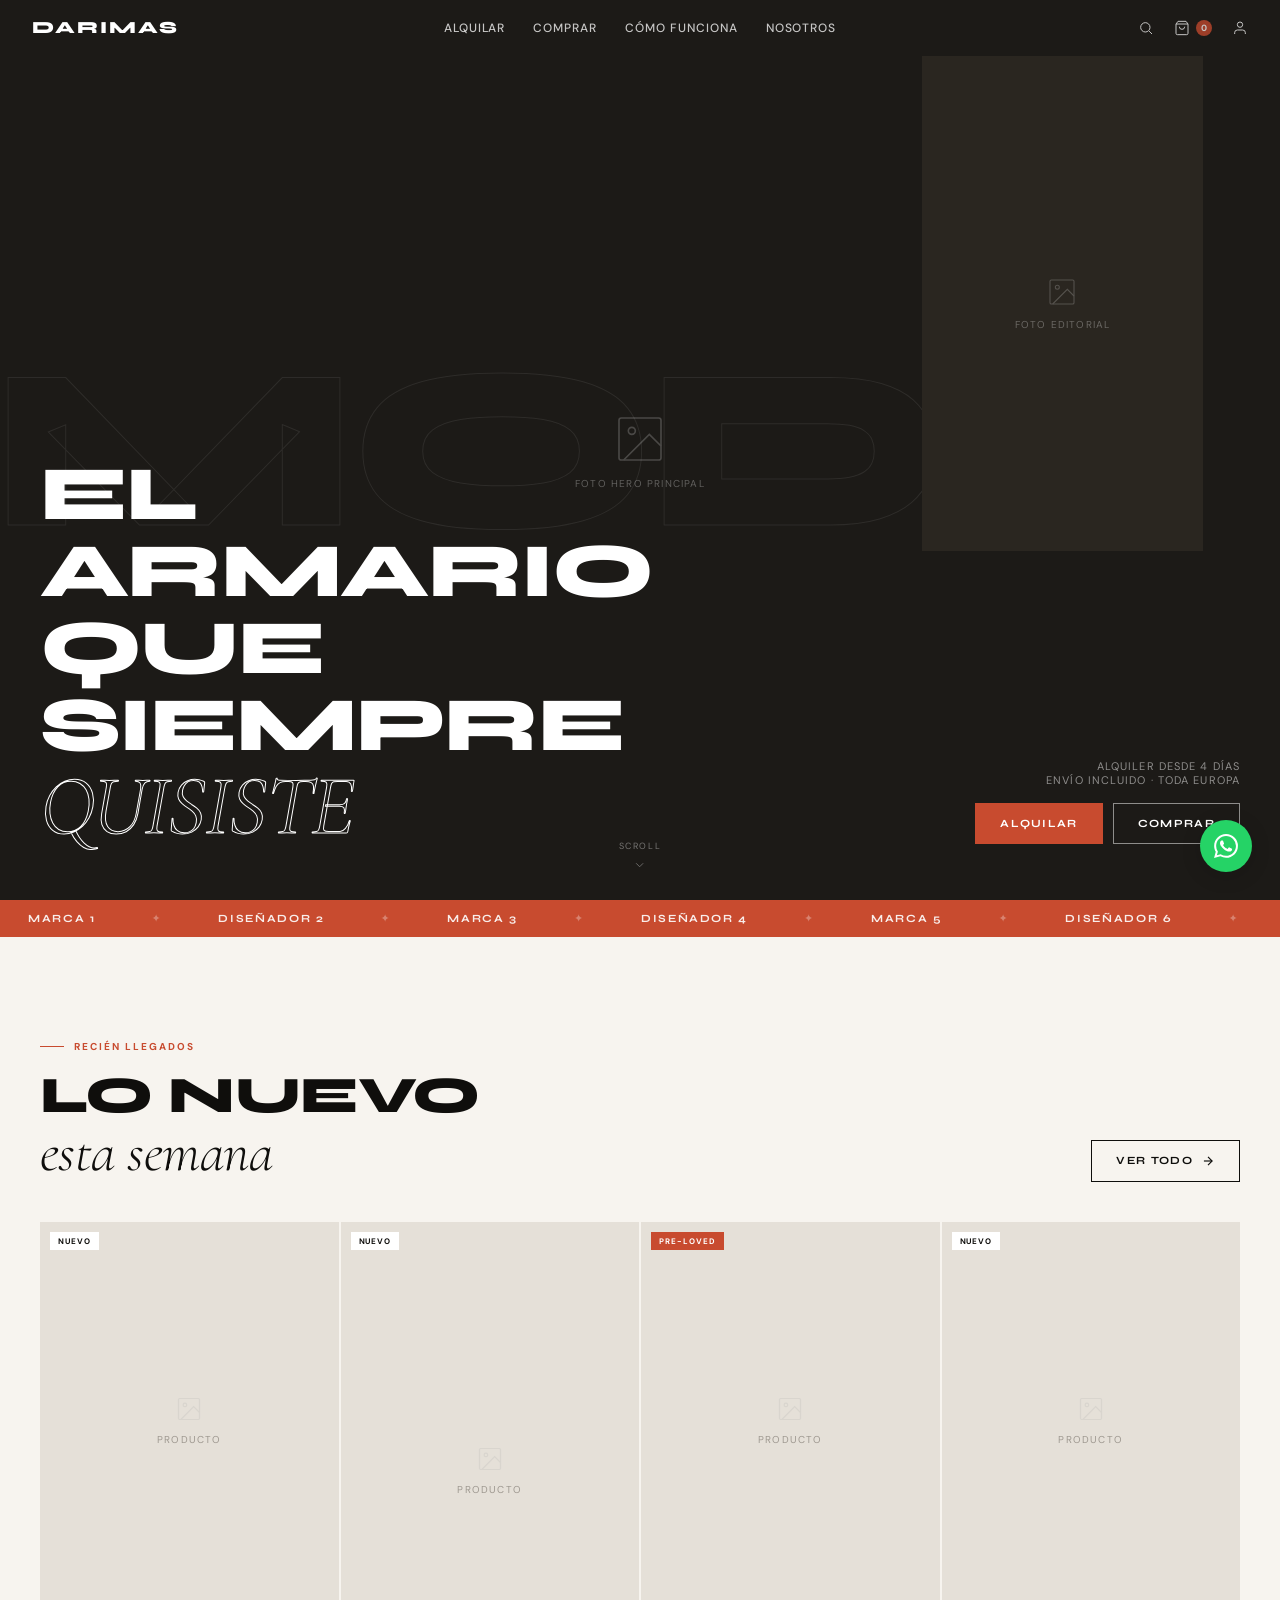
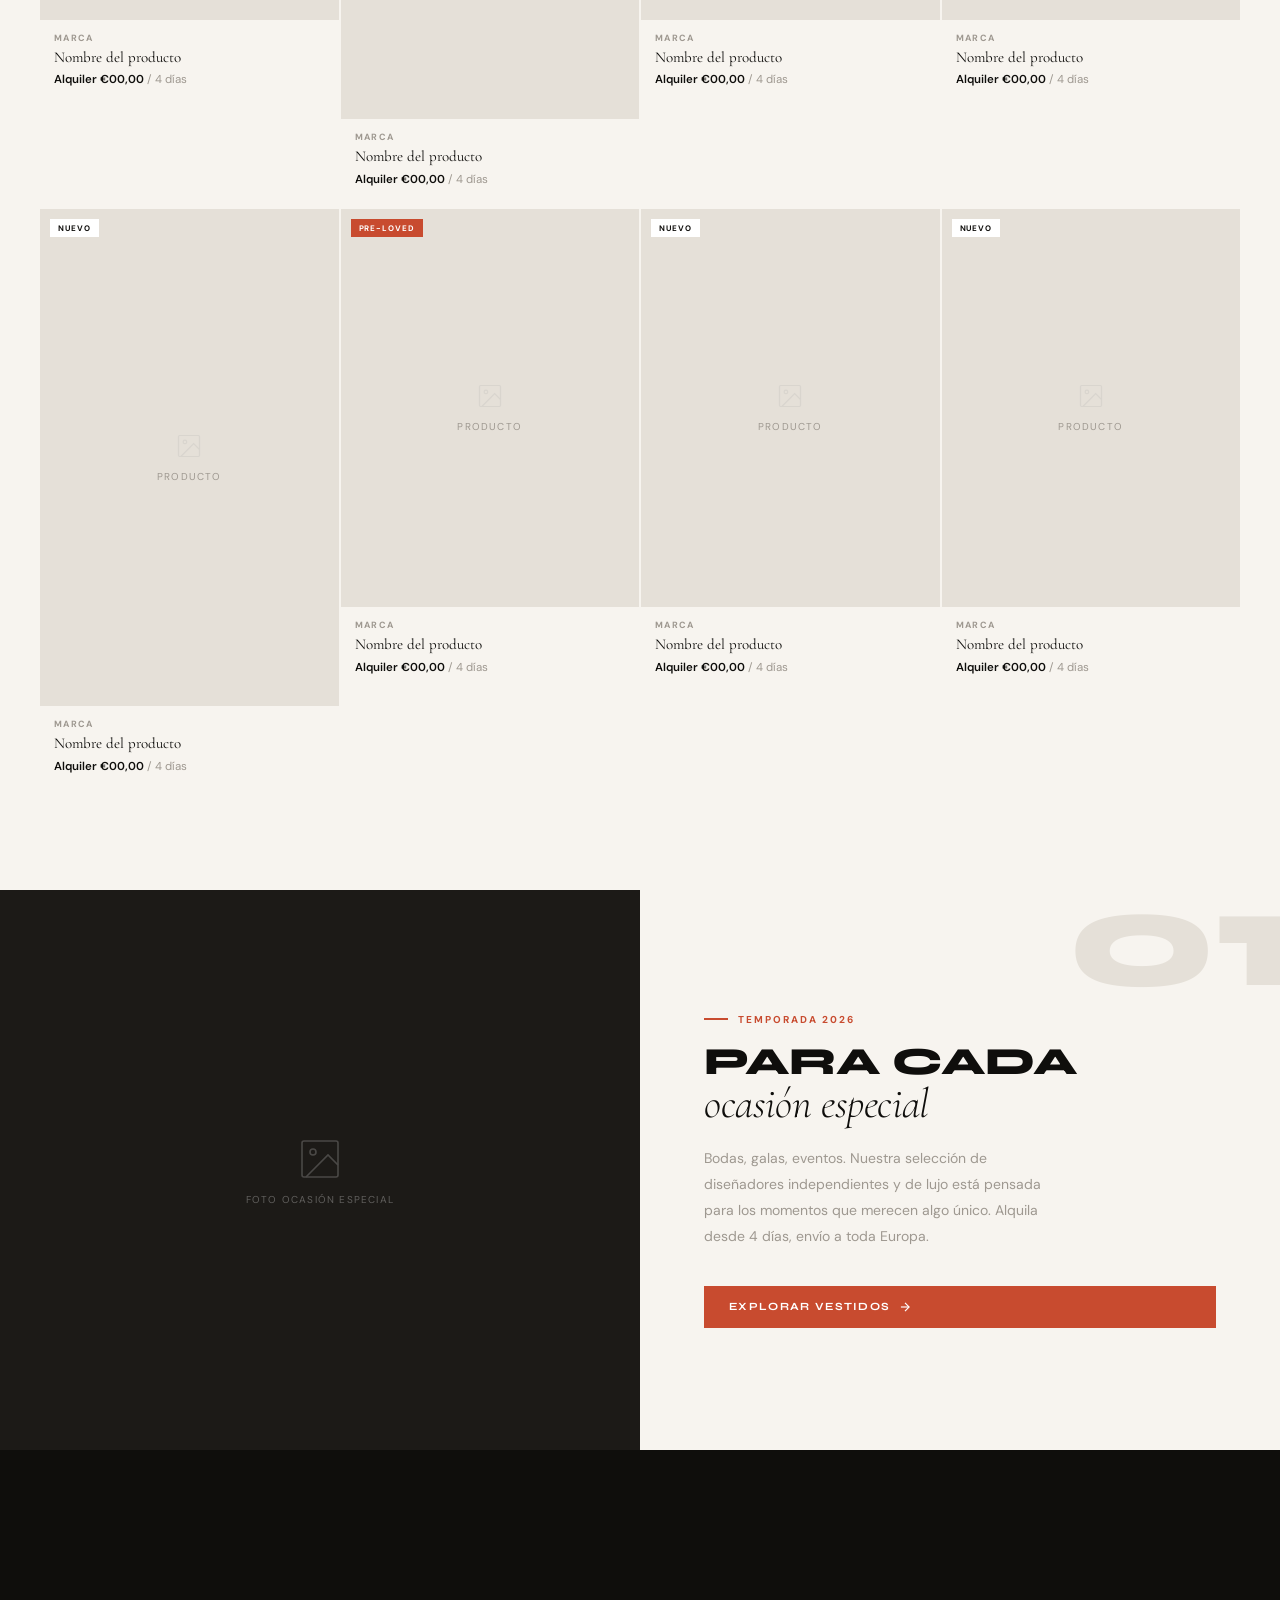
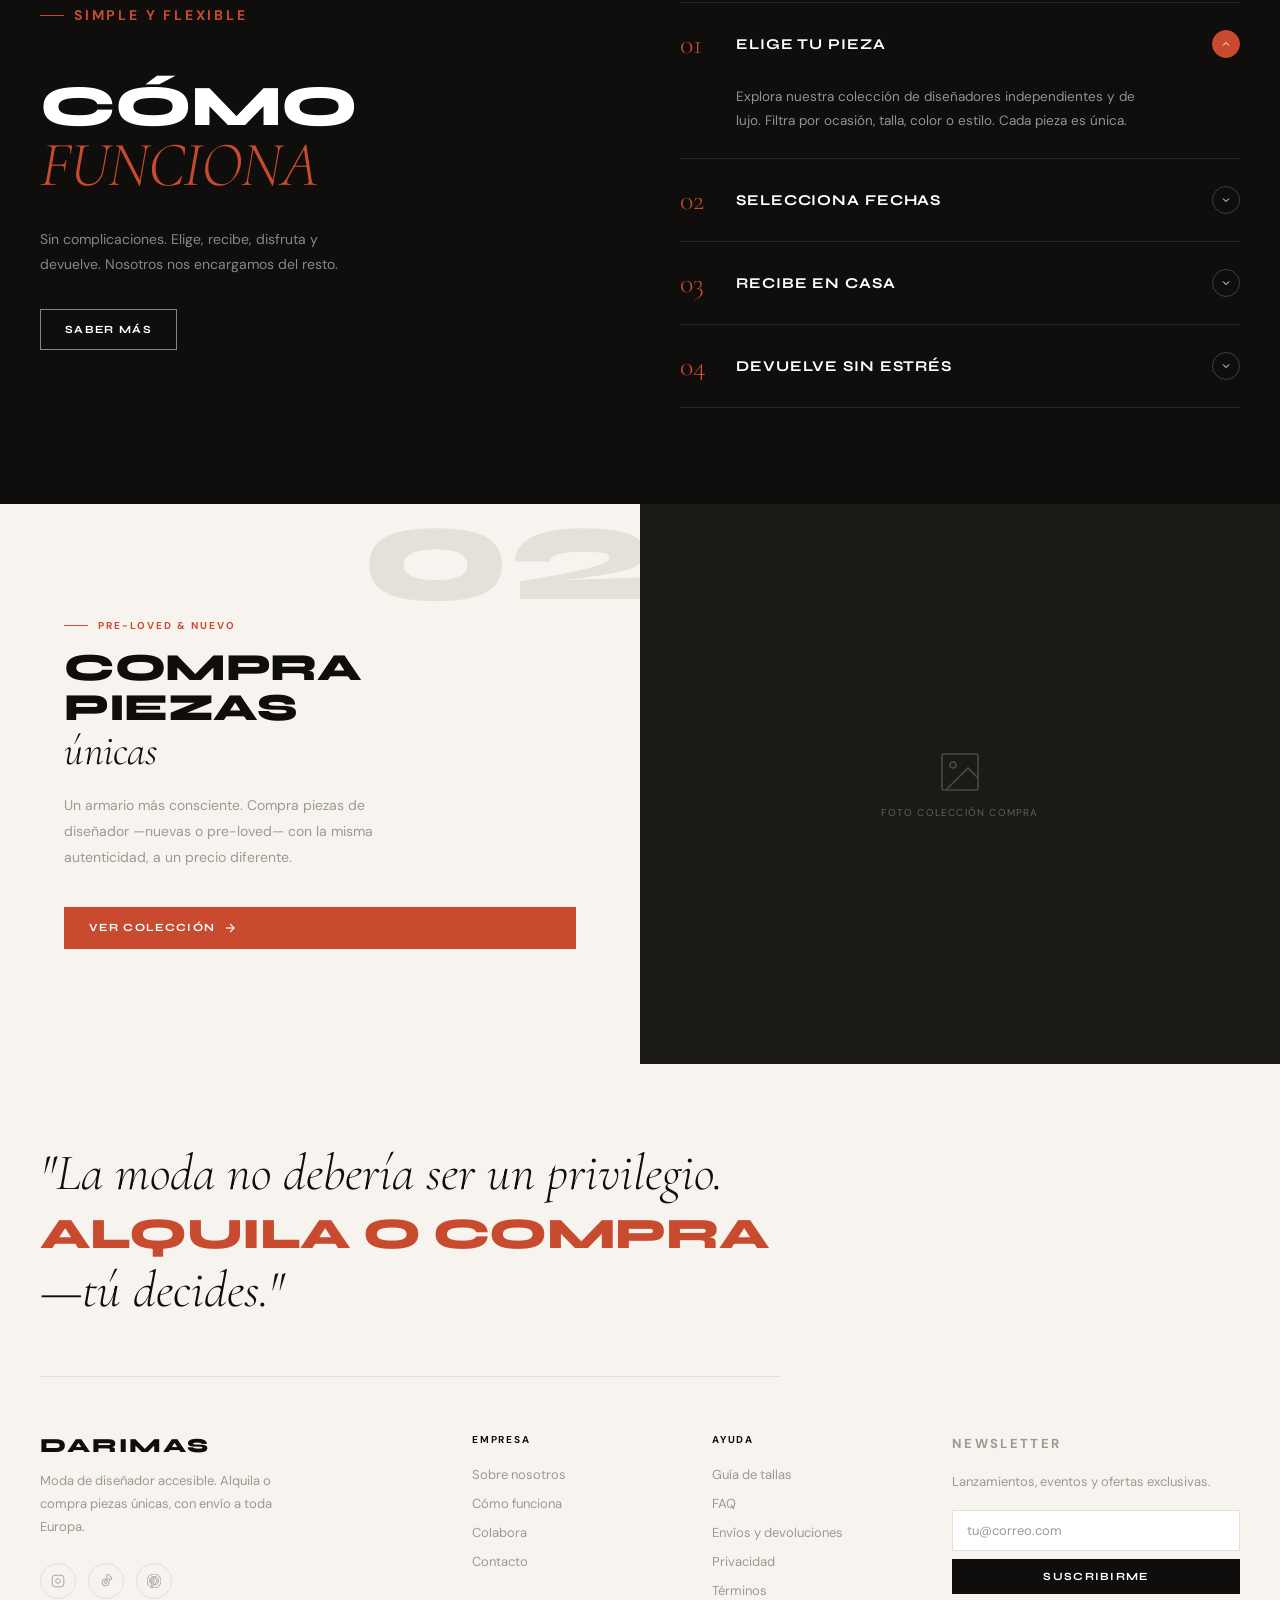
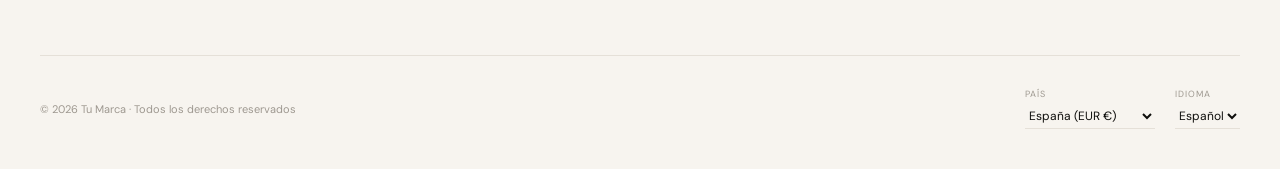
==== commit 9c605d29: "Renombrar marca a DARIMAS" ====
--- a/index.html
+++ b/index.html
@@ -4,7 +4,7 @@
   <meta charset="UTF-8">
   <meta name="viewport" content="width=device-width, initial-scale=1.0">
   <meta name="description" content="Alquiler y venta de moda de diseñador. Piezas únicas para cada ocasión.">
-  <title>TU MARCA | Moda de Diseñador — Alquiler &amp; Compra</title>
+  <title>DARIMAS | Moda de Diseñador — Alquiler &amp; Compra</title>
   <link rel="preconnect" href="https://fonts.googleapis.com">
   <link rel="preconnect" href="https://fonts.gstatic.com" crossorigin>
   <link href="https://fonts.googleapis.com/css2?family=Syne:wght@400;500;700;800&family=Cormorant+Garamond:ital,wght@0,300;0,400;1,300;1,400&family=DM+Sans:wght@300;400;500&display=swap" rel="stylesheet">
@@ -18,7 +18,7 @@
 <header class="header header--light" id="header">
 
   <!-- Logo izquierda -->
-  <a href="/" class="header__logo">Tu&nbsp;Marca</a>
+  <a href="/" class="header__logo">DARIMAS</a>
 
   <!-- Nav centrada -->
   <nav class="header__nav" aria-label="Navegación principal">
@@ -451,7 +451,7 @@
   <div class="footer__grid">
 
     <div>
-      <p class="footer__brand-logo">Tu&nbsp;Marca</p>
+      <p class="footer__brand-logo">DARIMAS</p>
       <p class="footer__tagline">Moda de diseñador accesible. Alquila o compra piezas únicas, con envío a toda Europa.</p>
       <div class="footer__social">
         <a href="#" aria-label="Instagram">
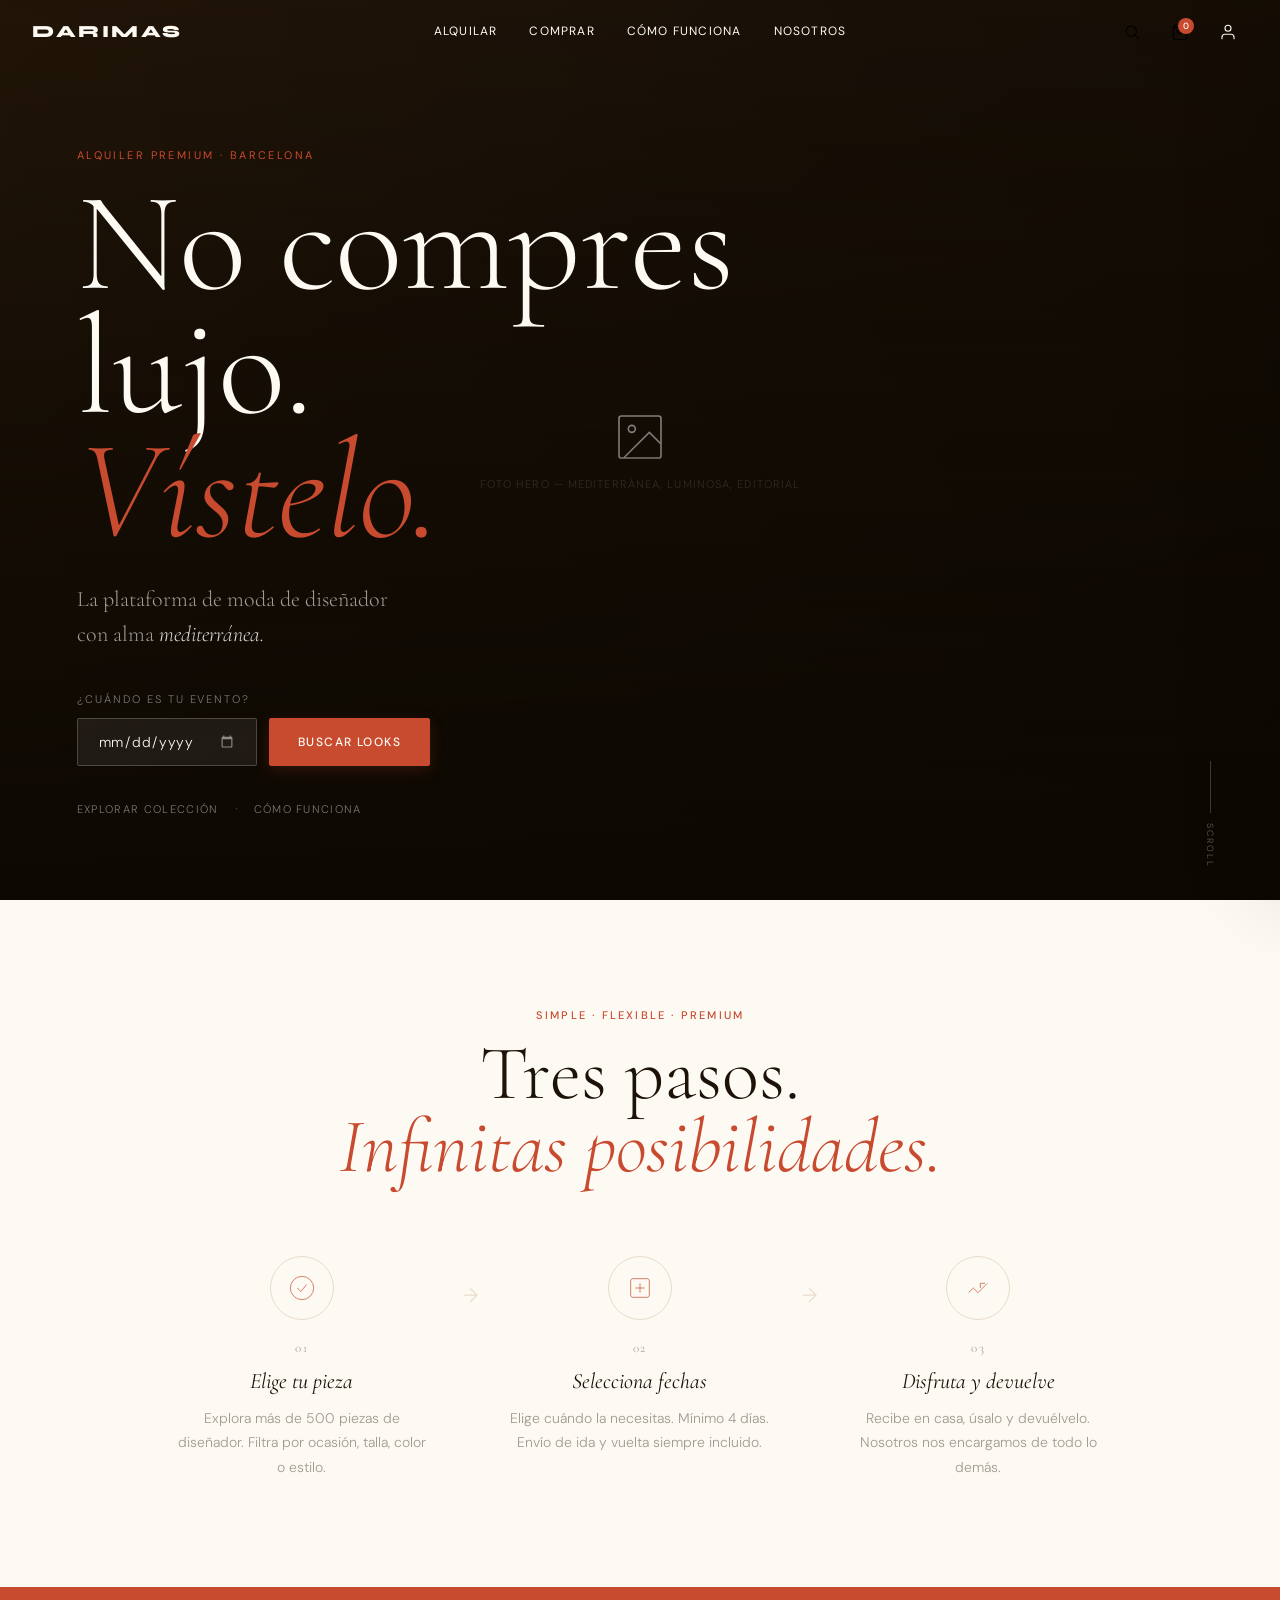
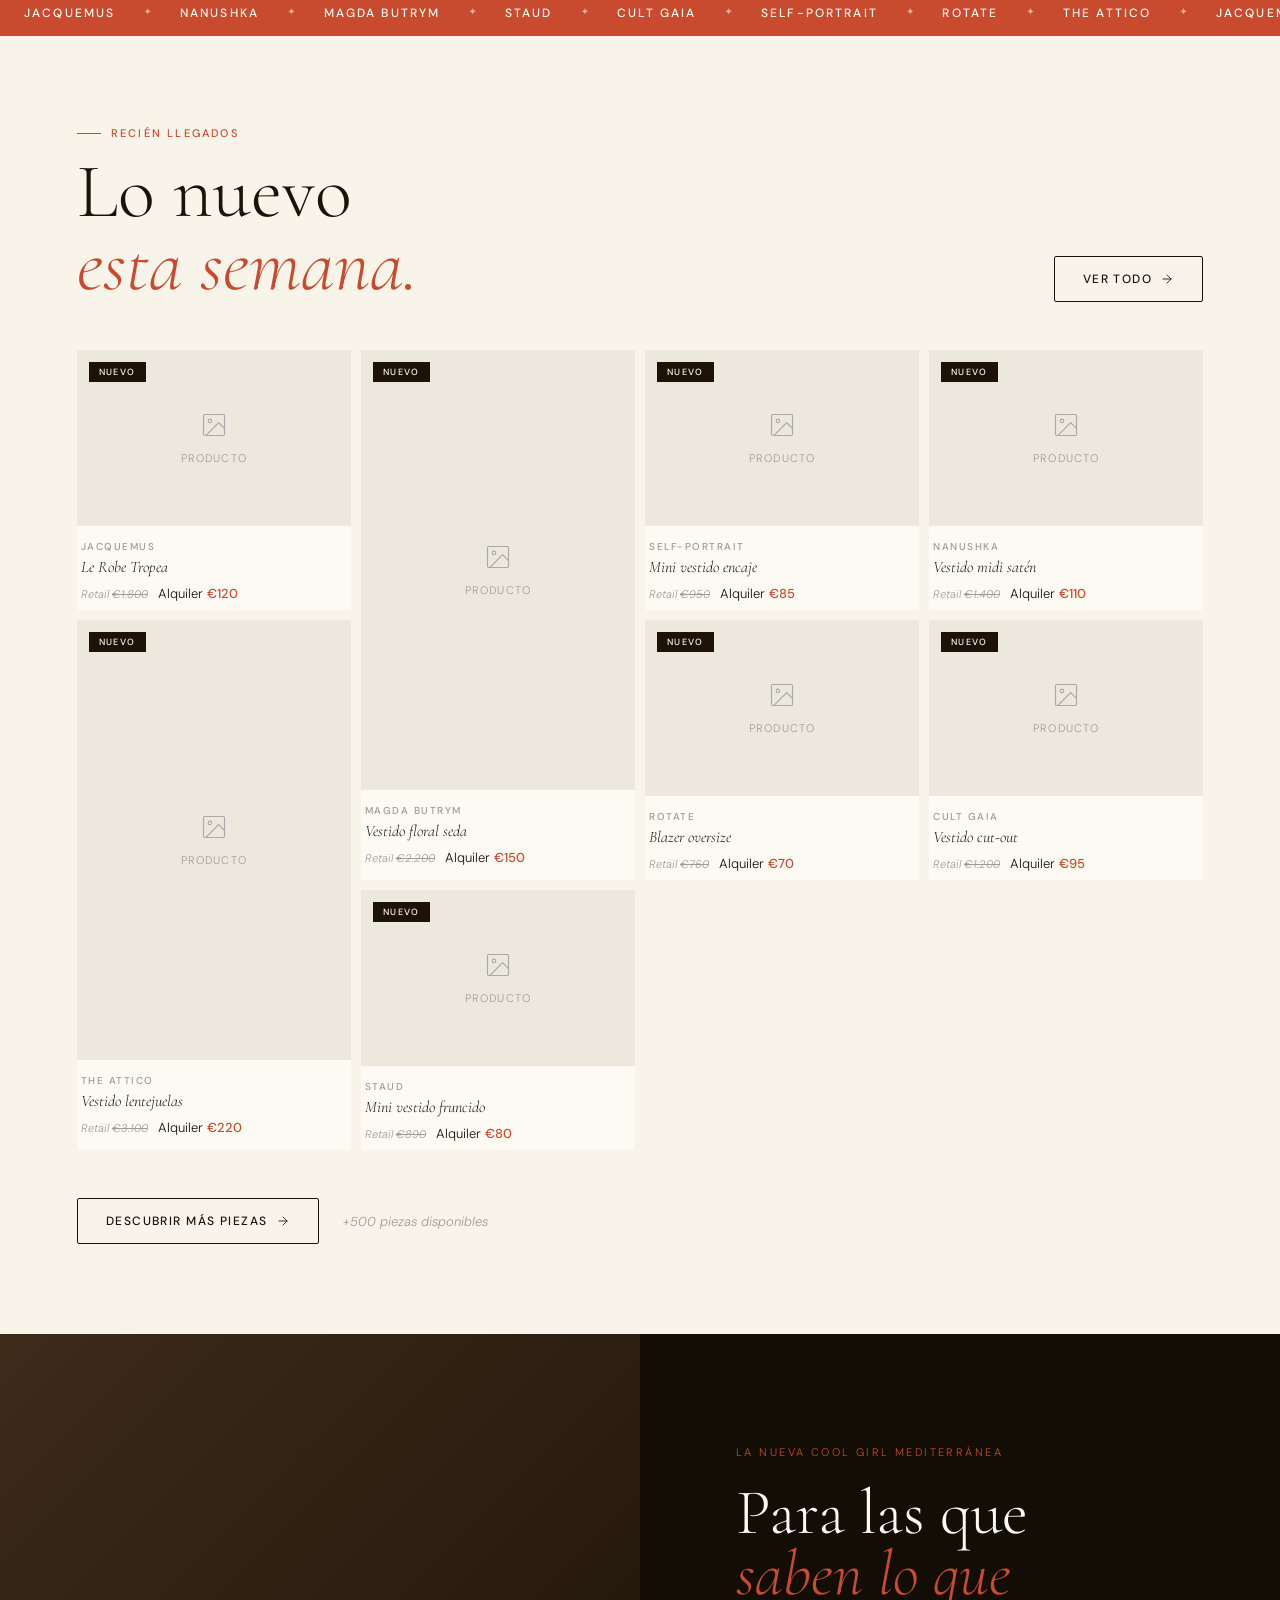
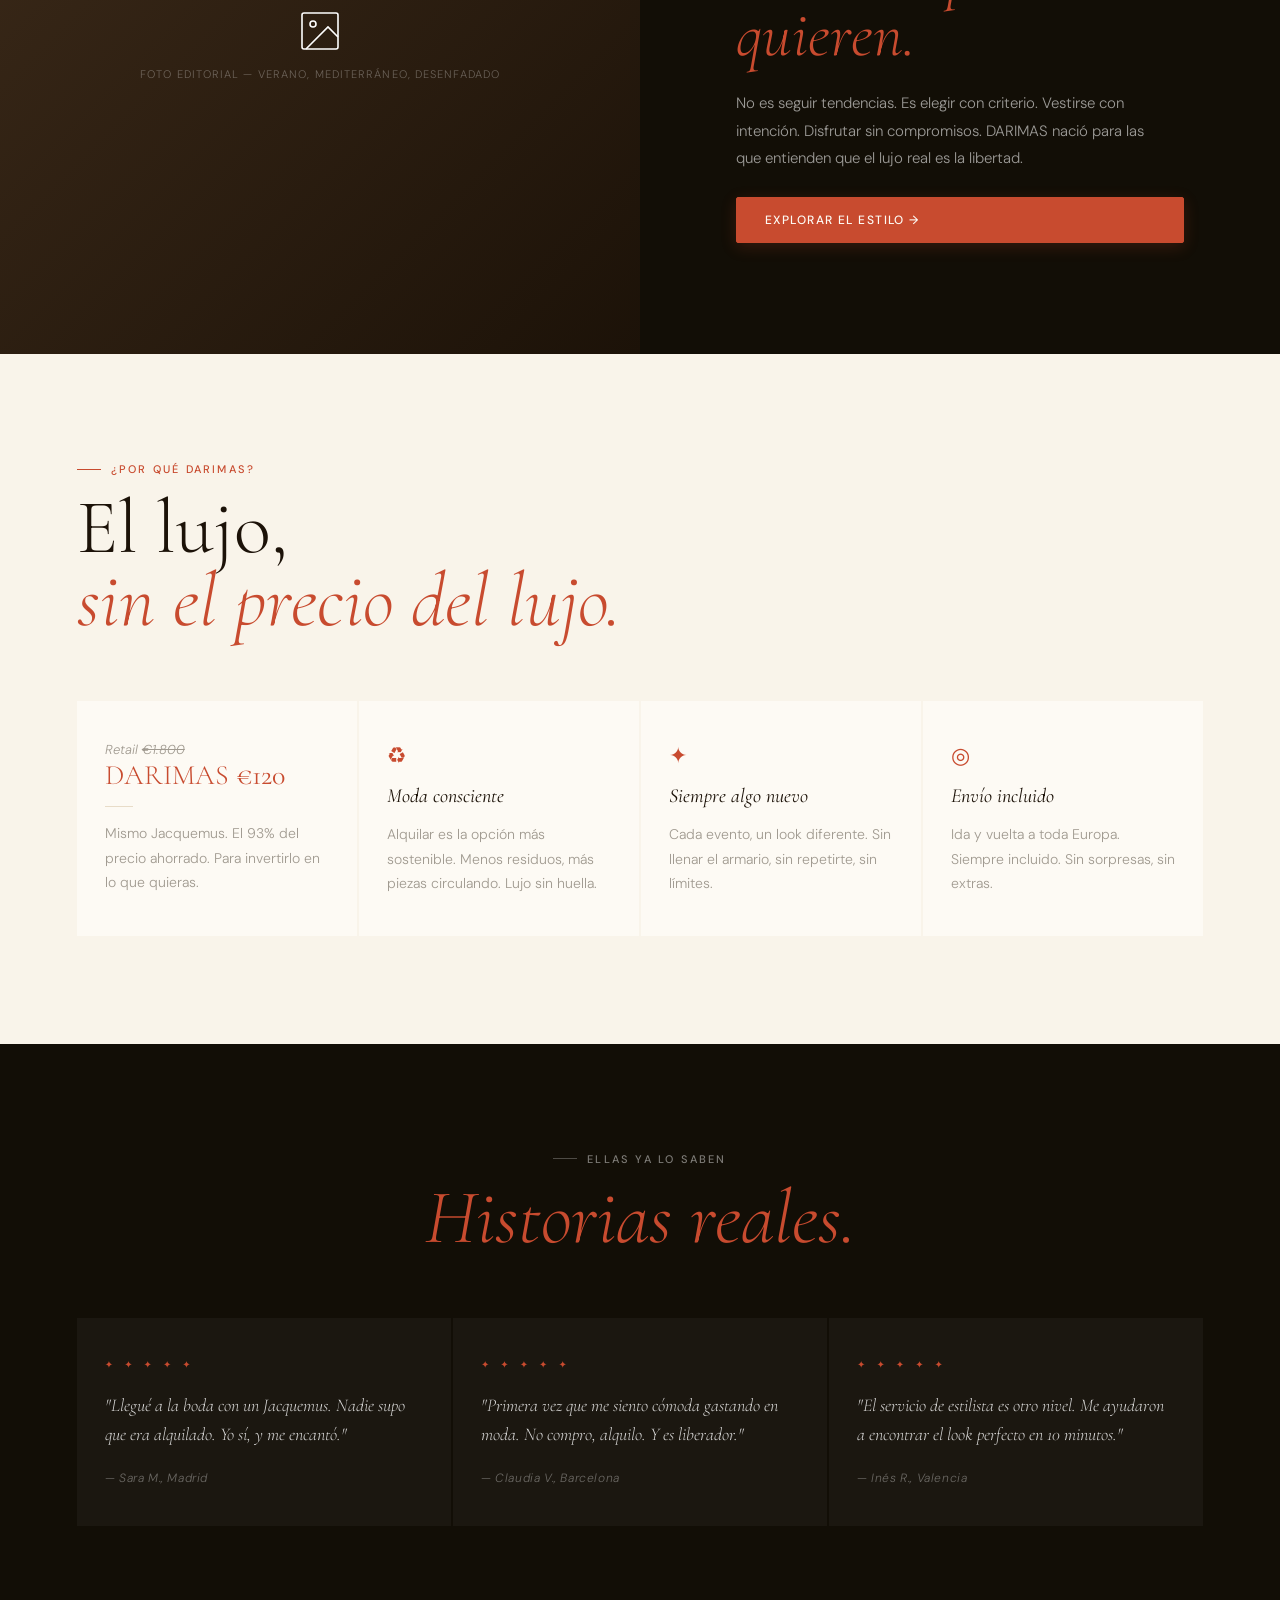
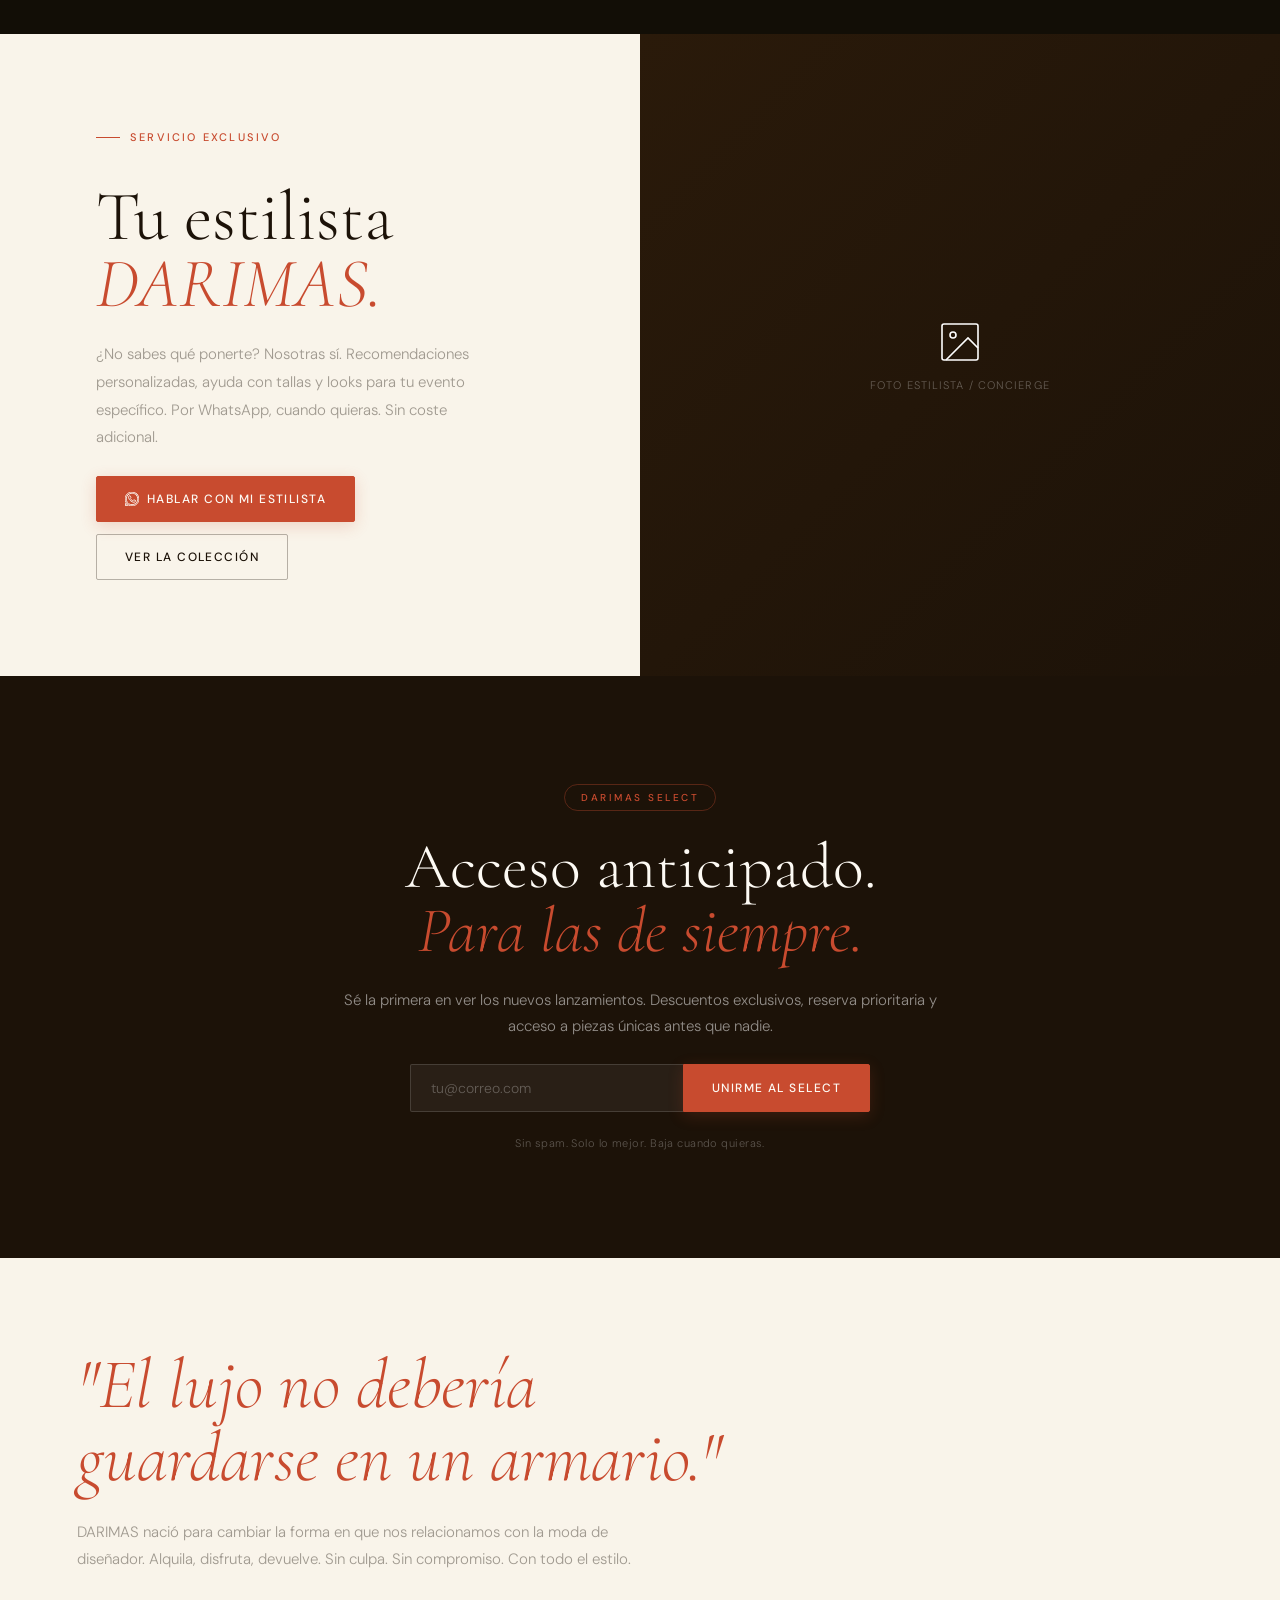
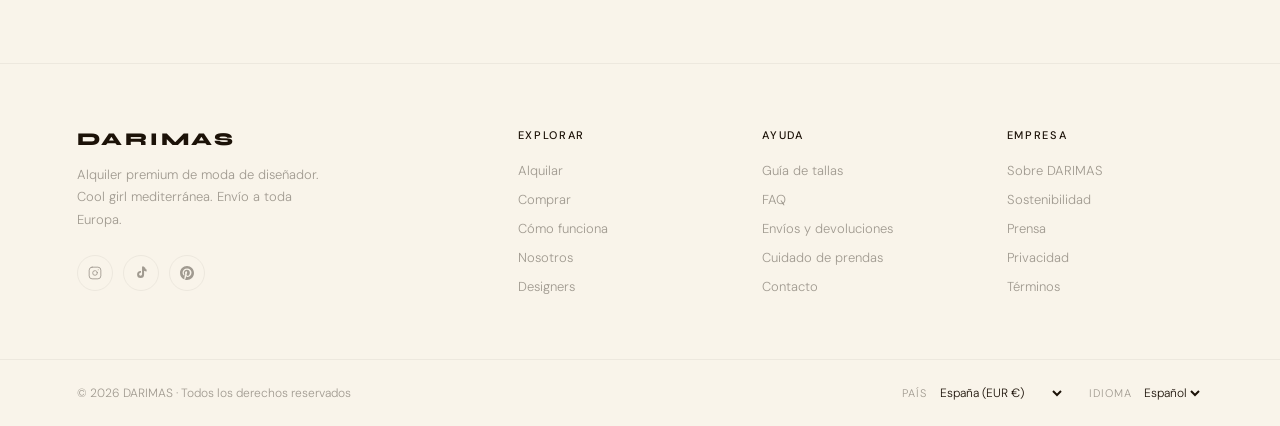
==== commit 4e2ebca0: "Rediseno completo: Jacquemus mediterraneo, nuevas secciones, microinteracciones, precios retail" ====
--- a/index.html
+++ b/index.html
@@ -3,32 +3,24 @@
 <head>
   <meta charset="UTF-8">
   <meta name="viewport" content="width=device-width, initial-scale=1.0">
-  <meta name="description" content="Alquiler y venta de moda de diseñador. Piezas únicas para cada ocasión.">
-  <title>DARIMAS | Moda de Diseñador — Alquiler &amp; Compra</title>
+  <meta name="description" content="DARIMAS — Alquiler premium de moda de diseñador. La cool girl mediterránea. Piezas únicas desde €90.">
+  <title>DARIMAS | Alquiler Premium de Diseñador</title>
   <link rel="preconnect" href="https://fonts.googleapis.com">
   <link rel="preconnect" href="https://fonts.gstatic.com" crossorigin>
-  <link href="https://fonts.googleapis.com/css2?family=Syne:wght@400;500;700;800&family=Cormorant+Garamond:ital,wght@0,300;0,400;1,300;1,400&family=DM+Sans:wght@300;400;500&display=swap" rel="stylesheet">
+  <link href="https://fonts.googleapis.com/css2?family=Cormorant+Garamond:ital,wght@0,300;0,400;0,500;1,300;1,400;1,500&family=DM+Sans:wght@300;400;500&family=Syne:wght@400;500;700;800&display=swap" rel="stylesheet">
   <link rel="stylesheet" href="css/style.css">
 </head>
 <body>
 
-<!-- ══════════════════════════════
-     HEADER
-══════════════════════════════ -->
+<!-- ══════════════════════════════ HEADER ══════════════════════════════ -->
 <header class="header header--light" id="header">
-
-  <!-- Logo izquierda -->
   <a href="/" class="header__logo">DARIMAS</a>
-
-  <!-- Nav centrada -->
   <nav class="header__nav" aria-label="Navegación principal">
-    <a href="#">Alquilar</a>
-    <a href="#">Comprar</a>
-    <a href="#proceso">Cómo funciona</a>
-    <a href="#">Nosotros</a>
+    <a href="#alquilar">Alquilar</a>
+    <a href="#comprar">Comprar</a>
+    <a href="#como-funciona">Cómo funciona</a>
+    <a href="#nosotros">Nosotros</a>
   </nav>
-
-  <!-- Acciones derecha -->
   <div class="header__actions">
     <button class="header__icon" id="search-open" aria-label="Buscar">
       <svg viewBox="0 0 24 24"><circle cx="11" cy="11" r="7"/><line x1="21" y1="21" x2="16.65" y2="16.65"/></svg>
@@ -41,125 +33,128 @@
       <svg viewBox="0 0 24 24"><path d="M20 21v-2a4 4 0 00-4-4H8a4 4 0 00-4 4v2"/><circle cx="12" cy="7" r="4"/></svg>
     </a>
   </div>
-
-  <!-- Hamburger móvil -->
   <button class="header__hamburger" id="hamburger" aria-label="Abrir menú">
     <span></span><span></span><span></span>
   </button>
-
 </header>
 
-<!-- ══════════════════════════════
-     MENÚ MÓVIL
-══════════════════════════════ -->
+<!-- ══════════════════════════════ MENÚ MÓVIL ══════════════════════════════ -->
 <div class="mobile-menu" id="mobile-menu" aria-hidden="true">
   <nav>
-    <a href="#" onclick="closeMobileMenu()">Alquilar</a>
-    <a href="#" onclick="closeMobileMenu()">Comprar</a>
-    <a href="#proceso" onclick="closeMobileMenu()">Cómo funciona</a>
-    <a href="#" onclick="closeMobileMenu()">Nosotros</a>
+    <a href="#alquilar" onclick="closeMobileMenu()">Alquilar</a>
+    <a href="#comprar" onclick="closeMobileMenu()">Comprar</a>
+    <a href="#como-funciona" onclick="closeMobileMenu()">Cómo funciona</a>
+    <a href="#nosotros" onclick="closeMobileMenu()">Nosotros</a>
   </nav>
   <div class="mobile-menu__footer">
     <a href="#">Acceder</a>
     <a href="#">Contacto</a>
-    <a href="#">Instagram</a>
+    <a href="https://instagram.com" target="_blank" rel="noopener">Instagram</a>
   </div>
 </div>
 
-<!-- ══════════════════════════════
-     HERO — editorial full-screen
-══════════════════════════════ -->
-<section class="hero">
-
-  <!-- Fondo: reemplaza .ph por <img class="..." src="images/hero.jpg" alt=""> -->
-  <div class="hero__bg">
+<!-- ══════════════════════════════ HERO ══════════════════════════════ -->
+<section class="hero" id="hero">
+  <div class="hero__bg" id="hero-bg">
     <div class="ph">
       <svg width="56" height="56" viewBox="0 0 24 24" fill="none" stroke="#fff" stroke-width="0.7"><rect x="3" y="3" width="18" height="18" rx="1"/><circle cx="8.5" cy="8.5" r="1.5"/><path d="M21 15l-5-5L5 21"/></svg>
-      <span>Foto hero principal</span>
-    </div>
-  </div>
-
-  <!-- Palabra gigante decorativa -->
-  <div class="hero__wordmark" aria-hidden="true">MODA</div>
-
-  <!-- Foto editorial flotante derecha — reemplaza .ph por <img> -->
-  <div class="hero__photo">
-    <div class="ph">
-      <svg width="32" height="32" viewBox="0 0 24 24" fill="none" stroke="#fff" stroke-width="0.8"><rect x="3" y="3" width="18" height="18" rx="1"/><circle cx="8.5" cy="8.5" r="1.5"/><path d="M21 15l-5-5L5 21"/></svg>
-      <span>Foto editorial</span>
-    </div>
-  </div>
-
-  <!-- Contenido inferior -->
+      <span>Foto hero — mediterránea, luminosa, editorial</span>
+    </div>
+  </div>
+  <div class="hero__veil"></div>
+
   <div class="hero__content">
-    <div>
-      <h1 class="hero__headline">
-        El armario<br>que siempre<br><em>quisiste</em>
-      </h1>
-    </div>
-    <div class="hero__meta">
-      <p>Alquiler desde 4 días<br>Envío incluido · Toda Europa</p>
-      <div class="hero__ctas">
-        <a href="#" class="btn btn--solid">Alquilar</a>
-        <a href="#" class="btn btn--ghost">Comprar</a>
-      </div>
-    </div>
-  </div>
-
-  <!-- Scroll indicator -->
-  <div class="hero__scroll" aria-hidden="true">
-    <span>Scroll</span>
-    <svg viewBox="0 0 24 24"><polyline points="6 9 12 15 18 9"/></svg>
-  </div>
-
-</section>
-
-<!-- ══════════════════════════════
-     TICKER DE MARCAS
-══════════════════════════════ -->
+    <p class="hero__kicker">Alquiler premium · Barcelona</p>
+    <h1 class="hero__headline">
+      No compres<br>lujo.<br><em>Vístelo.</em>
+    </h1>
+    <p class="hero__sub">La plataforma de moda de diseñador<br>con alma <em>mediterránea.</em></p>
+
+    <div class="hero__event-bar">
+      <label class="hero__event-label" for="event-date">¿Cuándo es tu evento?</label>
+      <div class="hero__event-row">
+        <input type="date" class="hero__date" id="event-date" aria-label="Fecha del evento">
+        <a href="#alquilar" class="btn btn--solid">Buscar looks</a>
+      </div>
+    </div>
+
+    <div class="hero__links">
+      <a href="#alquilar" class="hero__link-alt">Explorar colección</a>
+      <span class="hero__dot" aria-hidden="true">·</span>
+      <a href="#como-funciona" class="hero__link-alt">Cómo funciona</a>
+    </div>
+  </div>
+
+  <div class="hero__scroll-indicator" aria-hidden="true">
+    <div class="hero__scroll-line"></div>
+    <span>scroll</span>
+  </div>
+</section>
+
+<!-- ══════════════════════════════ CÓMO FUNCIONA ══════════════════════════════ -->
+<section class="how" id="como-funciona">
+  <div class="how__header reveal">
+    <p class="section__label">Simple · Flexible · Premium</p>
+    <h2 class="section__title">Tres pasos.<br><em>Infinitas posibilidades.</em></h2>
+  </div>
+  <div class="how__steps">
+    <div class="how__step reveal">
+      <div class="how__step-icon">
+        <svg viewBox="0 0 48 48" fill="none" stroke="currentColor" stroke-width="1.2"><circle cx="24" cy="24" r="20"/><path d="M16 24l6 6 10-12"/></svg>
+      </div>
+      <span class="how__step-num">01</span>
+      <h3 class="how__step-title">Elige tu pieza</h3>
+      <p class="how__step-text">Explora más de 500 piezas de diseñador. Filtra por ocasión, talla, color o estilo.</p>
+    </div>
+    <div class="how__arrow reveal reveal-delay-1" aria-hidden="true">→</div>
+    <div class="how__step reveal reveal-delay-1">
+      <div class="how__step-icon">
+        <svg viewBox="0 0 48 48" fill="none" stroke="currentColor" stroke-width="1.2"><rect x="8" y="8" width="32" height="32" rx="4"/><path d="M16 24h16M24 16v16"/></svg>
+      </div>
+      <span class="how__step-num">02</span>
+      <h3 class="how__step-title">Selecciona fechas</h3>
+      <p class="how__step-text">Elige cuándo la necesitas. Mínimo 4 días. Envío de ida y vuelta siempre incluido.</p>
+    </div>
+    <div class="how__arrow reveal reveal-delay-2" aria-hidden="true">→</div>
+    <div class="how__step reveal reveal-delay-2">
+      <div class="how__step-icon">
+        <svg viewBox="0 0 48 48" fill="none" stroke="currentColor" stroke-width="1.2"><path d="M8 32l8-8 8 8 16-16"/><path d="M36 16h-8v8"/></svg>
+      </div>
+      <span class="how__step-num">03</span>
+      <h3 class="how__step-title">Disfruta y devuelve</h3>
+      <p class="how__step-text">Recibe en casa, úsalo y devuélvelo. Nosotros nos encargamos de todo lo demás.</p>
+    </div>
+  </div>
+</section>
+
+<!-- ══════════════════════════════ TICKER ══════════════════════════════ -->
 <div class="ticker" aria-hidden="true">
   <div class="ticker__track">
-    <!-- Primera copia -->
-    <span class="ticker__item">Marca&nbsp;1</span>
-    <span class="ticker__item ticker__sep">✦</span>
-    <span class="ticker__item">Diseñador&nbsp;2</span>
-    <span class="ticker__item ticker__sep">✦</span>
-    <span class="ticker__item">Marca&nbsp;3</span>
-    <span class="ticker__item ticker__sep">✦</span>
-    <span class="ticker__item">Diseñador&nbsp;4</span>
-    <span class="ticker__item ticker__sep">✦</span>
-    <span class="ticker__item">Marca&nbsp;5</span>
-    <span class="ticker__item ticker__sep">✦</span>
-    <span class="ticker__item">Diseñador&nbsp;6</span>
-    <span class="ticker__item ticker__sep">✦</span>
-    <span class="ticker__item">Marca&nbsp;7</span>
-    <span class="ticker__item ticker__sep">✦</span>
-    <!-- Segunda copia para el loop -->
-    <span class="ticker__item">Marca&nbsp;1</span>
-    <span class="ticker__item ticker__sep">✦</span>
-    <span class="ticker__item">Diseñador&nbsp;2</span>
-    <span class="ticker__item ticker__sep">✦</span>
-    <span class="ticker__item">Marca&nbsp;3</span>
-    <span class="ticker__item ticker__sep">✦</span>
-    <span class="ticker__item">Diseñador&nbsp;4</span>
-    <span class="ticker__item ticker__sep">✦</span>
-    <span class="ticker__item">Marca&nbsp;5</span>
-    <span class="ticker__item ticker__sep">✦</span>
-    <span class="ticker__item">Diseñador&nbsp;6</span>
-    <span class="ticker__item ticker__sep">✦</span>
-    <span class="ticker__item">Marca&nbsp;7</span>
-    <span class="ticker__item ticker__sep">✦</span>
+    <span class="ticker__item">Jacquemus</span><span class="ticker__sep">✦</span>
+    <span class="ticker__item">Nanushka</span><span class="ticker__sep">✦</span>
+    <span class="ticker__item">Magda Butrym</span><span class="ticker__sep">✦</span>
+    <span class="ticker__item">Staud</span><span class="ticker__sep">✦</span>
+    <span class="ticker__item">Cult Gaia</span><span class="ticker__sep">✦</span>
+    <span class="ticker__item">Self-Portrait</span><span class="ticker__sep">✦</span>
+    <span class="ticker__item">Rotate</span><span class="ticker__sep">✦</span>
+    <span class="ticker__item">The Attico</span><span class="ticker__sep">✦</span>
+    <span class="ticker__item">Jacquemus</span><span class="ticker__sep">✦</span>
+    <span class="ticker__item">Nanushka</span><span class="ticker__sep">✦</span>
+    <span class="ticker__item">Magda Butrym</span><span class="ticker__sep">✦</span>
+    <span class="ticker__item">Staud</span><span class="ticker__sep">✦</span>
+    <span class="ticker__item">Cult Gaia</span><span class="ticker__sep">✦</span>
+    <span class="ticker__item">Self-Portrait</span><span class="ticker__sep">✦</span>
+    <span class="ticker__item">Rotate</span><span class="ticker__sep">✦</span>
+    <span class="ticker__item">The Attico</span><span class="ticker__sep">✦</span>
   </div>
 </div>
 
-<!-- ══════════════════════════════
-     GRID DE PRODUCTOS
-══════════════════════════════ -->
-<section class="section section--paper">
+<!-- ══════════════════════════════ PRODUCTOS ══════════════════════════════ -->
+<section class="section section--paper" id="alquilar">
   <div class="products-header reveal">
     <div>
       <p class="section__label">Recién llegados</p>
-      <h2 class="section__title">Lo nuevo<br><em>esta semana</em></h2>
+      <h2 class="section__title">Lo nuevo<br><em>esta semana.</em></h2>
     </div>
     <a href="#" class="btn btn--outline-dark">Ver todo
       <svg viewBox="0 0 24 24"><line x1="5" y1="12" x2="19" y2="12"/><polyline points="12 5 19 12 12 19"/></svg>
@@ -168,10 +163,6 @@
 
   <div class="products-grid">
 
-    <!-- ═ Producto — copia este bloque para añadir más.
-         Cambia .ph por <img src="images/prod.jpg" alt="nombre">
-         Cambia badge--new por badge--preloved si procede ═ -->
-
     <div class="product-card reveal">
       <div class="product-card__img">
         <span class="product-badge product-badge--new">Nuevo</span>
@@ -180,14 +171,18 @@
           <span>Producto</span>
         </div>
         <div class="product-card__overlay">
-          <p class="product-card__overlay-price">Alquiler €00 · Comprar €000</p>
-          <p class="product-card__overlay-cta">Ver pieza <svg viewBox="0 0 24 24"><line x1="5" y1="12" x2="19" y2="12"/><polyline points="12 5 19 12 12 19"/></svg></p>
-        </div>
-      </div>
-      <div class="product-card__info">
-        <p class="product-brand">Marca</p>
-        <p class="product-name">Nombre del producto</p>
-        <p class="product-price"><strong>Alquiler €00,00</strong> / 4 días</p>
+          <p class="overlay__retail">Retail <s>€1.800</s></p>
+          <p class="overlay__rent">Alquiler desde <strong>€120</strong></p>
+          <p class="overlay__cta">Ver pieza →</p>
+        </div>
+      </div>
+      <div class="product-card__info">
+        <p class="product-brand">Jacquemus</p>
+        <p class="product-name">Le Robe Tropea</p>
+        <div class="product-price-row">
+          <span class="price-retail">Retail <s>€1.800</s></span>
+          <span class="price-rent">Alquiler <strong>€120</strong></span>
+        </div>
       </div>
     </div>
 
@@ -199,33 +194,41 @@
           <span>Producto</span>
         </div>
         <div class="product-card__overlay">
-          <p class="product-card__overlay-price">Alquiler €00 · Comprar €000</p>
-          <p class="product-card__overlay-cta">Ver pieza <svg viewBox="0 0 24 24"><line x1="5" y1="12" x2="19" y2="12"/><polyline points="12 5 19 12 12 19"/></svg></p>
-        </div>
-      </div>
-      <div class="product-card__info">
-        <p class="product-brand">Marca</p>
-        <p class="product-name">Nombre del producto</p>
-        <p class="product-price"><strong>Alquiler €00,00</strong> / 4 días</p>
+          <p class="overlay__retail">Retail <s>€2.200</s></p>
+          <p class="overlay__rent">Alquiler desde <strong>€150</strong></p>
+          <p class="overlay__cta">Ver pieza →</p>
+        </div>
+      </div>
+      <div class="product-card__info">
+        <p class="product-brand">Magda Butrym</p>
+        <p class="product-name">Vestido floral seda</p>
+        <div class="product-price-row">
+          <span class="price-retail">Retail <s>€2.200</s></span>
+          <span class="price-rent">Alquiler <strong>€150</strong></span>
+        </div>
       </div>
     </div>
 
     <div class="product-card reveal reveal-delay-2">
       <div class="product-card__img">
-        <span class="product-badge product-badge--preloved">Pre-loved</span>
-        <div class="ph ph--light">
-          <svg width="28" height="28" viewBox="0 0 24 24" fill="none" stroke="#aaa" stroke-width="1"><rect x="3" y="3" width="18" height="18" rx="1"/><circle cx="8.5" cy="8.5" r="1.5"/><path d="M21 15l-5-5L5 21"/></svg>
-          <span>Producto</span>
-        </div>
-        <div class="product-card__overlay">
-          <p class="product-card__overlay-price">Alquiler €00 · Comprar €000</p>
-          <p class="product-card__overlay-cta">Ver pieza <svg viewBox="0 0 24 24"><line x1="5" y1="12" x2="19" y2="12"/><polyline points="12 5 19 12 12 19"/></svg></p>
-        </div>
-      </div>
-      <div class="product-card__info">
-        <p class="product-brand">Marca</p>
-        <p class="product-name">Nombre del producto</p>
-        <p class="product-price"><strong>Alquiler €00,00</strong> / 4 días</p>
+        <span class="product-badge product-badge--new">Nuevo</span>
+        <div class="ph ph--light">
+          <svg width="28" height="28" viewBox="0 0 24 24" fill="none" stroke="#aaa" stroke-width="1"><rect x="3" y="3" width="18" height="18" rx="1"/><circle cx="8.5" cy="8.5" r="1.5"/><path d="M21 15l-5-5L5 21"/></svg>
+          <span>Producto</span>
+        </div>
+        <div class="product-card__overlay">
+          <p class="overlay__retail">Retail <s>€950</s></p>
+          <p class="overlay__rent">Alquiler desde <strong>€85</strong></p>
+          <p class="overlay__cta">Ver pieza →</p>
+        </div>
+      </div>
+      <div class="product-card__info">
+        <p class="product-brand">Self-Portrait</p>
+        <p class="product-name">Mini vestido encaje</p>
+        <div class="product-price-row">
+          <span class="price-retail">Retail <s>€950</s></span>
+          <span class="price-rent">Alquiler <strong>€85</strong></span>
+        </div>
       </div>
     </div>
 
@@ -237,14 +240,18 @@
           <span>Producto</span>
         </div>
         <div class="product-card__overlay">
-          <p class="product-card__overlay-price">Alquiler €00 · Comprar €000</p>
-          <p class="product-card__overlay-cta">Ver pieza <svg viewBox="0 0 24 24"><line x1="5" y1="12" x2="19" y2="12"/><polyline points="12 5 19 12 12 19"/></svg></p>
-        </div>
-      </div>
-      <div class="product-card__info">
-        <p class="product-brand">Marca</p>
-        <p class="product-name">Nombre del producto</p>
-        <p class="product-price"><strong>Alquiler €00,00</strong> / 4 días</p>
+          <p class="overlay__retail">Retail <s>€1.400</s></p>
+          <p class="overlay__rent">Alquiler desde <strong>€110</strong></p>
+          <p class="overlay__cta">Ver pieza →</p>
+        </div>
+      </div>
+      <div class="product-card__info">
+        <p class="product-brand">Nanushka</p>
+        <p class="product-name">Vestido midi satén</p>
+        <div class="product-price-row">
+          <span class="price-retail">Retail <s>€1.400</s></span>
+          <span class="price-rent">Alquiler <strong>€110</strong></span>
+        </div>
       </div>
     </div>
 
@@ -256,33 +263,41 @@
           <span>Producto</span>
         </div>
         <div class="product-card__overlay">
-          <p class="product-card__overlay-price">Alquiler €00 · Comprar €000</p>
-          <p class="product-card__overlay-cta">Ver pieza <svg viewBox="0 0 24 24"><line x1="5" y1="12" x2="19" y2="12"/><polyline points="12 5 19 12 12 19"/></svg></p>
-        </div>
-      </div>
-      <div class="product-card__info">
-        <p class="product-brand">Marca</p>
-        <p class="product-name">Nombre del producto</p>
-        <p class="product-price"><strong>Alquiler €00,00</strong> / 4 días</p>
+          <p class="overlay__retail">Retail <s>€3.100</s></p>
+          <p class="overlay__rent">Alquiler desde <strong>€220</strong></p>
+          <p class="overlay__cta">Ver pieza →</p>
+        </div>
+      </div>
+      <div class="product-card__info">
+        <p class="product-brand">The Attico</p>
+        <p class="product-name">Vestido lentejuelas</p>
+        <div class="product-price-row">
+          <span class="price-retail">Retail <s>€3.100</s></span>
+          <span class="price-rent">Alquiler <strong>€220</strong></span>
+        </div>
       </div>
     </div>
 
     <div class="product-card reveal reveal-delay-1">
       <div class="product-card__img">
-        <span class="product-badge product-badge--preloved">Pre-loved</span>
-        <div class="ph ph--light">
-          <svg width="28" height="28" viewBox="0 0 24 24" fill="none" stroke="#aaa" stroke-width="1"><rect x="3" y="3" width="18" height="18" rx="1"/><circle cx="8.5" cy="8.5" r="1.5"/><path d="M21 15l-5-5L5 21"/></svg>
-          <span>Producto</span>
-        </div>
-        <div class="product-card__overlay">
-          <p class="product-card__overlay-price">Alquiler €00 · Comprar €000</p>
-          <p class="product-card__overlay-cta">Ver pieza <svg viewBox="0 0 24 24"><line x1="5" y1="12" x2="19" y2="12"/><polyline points="12 5 19 12 12 19"/></svg></p>
-        </div>
-      </div>
-      <div class="product-card__info">
-        <p class="product-brand">Marca</p>
-        <p class="product-name">Nombre del producto</p>
-        <p class="product-price"><strong>Alquiler €00,00</strong> / 4 días</p>
+        <span class="product-badge product-badge--new">Nuevo</span>
+        <div class="ph ph--light">
+          <svg width="28" height="28" viewBox="0 0 24 24" fill="none" stroke="#aaa" stroke-width="1"><rect x="3" y="3" width="18" height="18" rx="1"/><circle cx="8.5" cy="8.5" r="1.5"/><path d="M21 15l-5-5L5 21"/></svg>
+          <span>Producto</span>
+        </div>
+        <div class="product-card__overlay">
+          <p class="overlay__retail">Retail <s>€760</s></p>
+          <p class="overlay__rent">Alquiler desde <strong>€70</strong></p>
+          <p class="overlay__cta">Ver pieza →</p>
+        </div>
+      </div>
+      <div class="product-card__info">
+        <p class="product-brand">Rotate</p>
+        <p class="product-name">Blazer oversize</p>
+        <div class="product-price-row">
+          <span class="price-retail">Retail <s>€760</s></span>
+          <span class="price-rent">Alquiler <strong>€70</strong></span>
+        </div>
       </div>
     </div>
 
@@ -294,14 +309,18 @@
           <span>Producto</span>
         </div>
         <div class="product-card__overlay">
-          <p class="product-card__overlay-price">Alquiler €00 · Comprar €000</p>
-          <p class="product-card__overlay-cta">Ver pieza <svg viewBox="0 0 24 24"><line x1="5" y1="12" x2="19" y2="12"/><polyline points="12 5 19 12 12 19"/></svg></p>
-        </div>
-      </div>
-      <div class="product-card__info">
-        <p class="product-brand">Marca</p>
-        <p class="product-name">Nombre del producto</p>
-        <p class="product-price"><strong>Alquiler €00,00</strong> / 4 días</p>
+          <p class="overlay__retail">Retail <s>€1.200</s></p>
+          <p class="overlay__rent">Alquiler desde <strong>€95</strong></p>
+          <p class="overlay__cta">Ver pieza →</p>
+        </div>
+      </div>
+      <div class="product-card__info">
+        <p class="product-brand">Cult Gaia</p>
+        <p class="product-name">Vestido cut-out</p>
+        <div class="product-price-row">
+          <span class="price-retail">Retail <s>€1.200</s></span>
+          <span class="price-rent">Alquiler <strong>€95</strong></span>
+        </div>
       </div>
     </div>
 
@@ -313,146 +332,165 @@
           <span>Producto</span>
         </div>
         <div class="product-card__overlay">
-          <p class="product-card__overlay-price">Alquiler €00 · Comprar €000</p>
-          <p class="product-card__overlay-cta">Ver pieza <svg viewBox="0 0 24 24"><line x1="5" y1="12" x2="19" y2="12"/><polyline points="12 5 19 12 12 19"/></svg></p>
-        </div>
-      </div>
-      <div class="product-card__info">
-        <p class="product-brand">Marca</p>
-        <p class="product-name">Nombre del producto</p>
-        <p class="product-price"><strong>Alquiler €00,00</strong> / 4 días</p>
-      </div>
-    </div>
-
-  </div>
-</section>
-
-<!-- ══════════════════════════════
-     EDITORIAL — OCASIONES
-══════════════════════════════ -->
-<section class="editorial reveal">
-  <!-- Reemplaza .ph por <img src="images/bodas.jpg" alt=""> -->
-  <div class="editorial__img">
+          <p class="overlay__retail">Retail <s>€890</s></p>
+          <p class="overlay__rent">Alquiler desde <strong>€80</strong></p>
+          <p class="overlay__cta">Ver pieza →</p>
+        </div>
+      </div>
+      <div class="product-card__info">
+        <p class="product-brand">Staud</p>
+        <p class="product-name">Mini vestido fruncido</p>
+        <div class="product-price-row">
+          <span class="price-retail">Retail <s>€890</s></span>
+          <span class="price-rent">Alquiler <strong>€80</strong></span>
+        </div>
+      </div>
+    </div>
+
+  </div>
+
+  <div class="products-more reveal">
+    <a href="#" class="btn btn--outline-dark">Descubrir más piezas
+      <svg viewBox="0 0 24 24"><line x1="5" y1="12" x2="19" y2="12"/><polyline points="12 5 19 12 12 19"/></svg>
+    </a>
+    <p class="products-count">+500 piezas disponibles</p>
+  </div>
+</section>
+
+<!-- ══════════════════════════════ EDITORIAL MOOD ══════════════════════════════ -->
+<section class="mood reveal" id="nosotros">
+  <div class="mood__img">
     <div class="ph">
       <svg width="48" height="48" viewBox="0 0 24 24" fill="none" stroke="#fff" stroke-width="0.8"><rect x="3" y="3" width="18" height="18" rx="1"/><circle cx="8.5" cy="8.5" r="1.5"/><path d="M21 15l-5-5L5 21"/></svg>
-      <span>Foto ocasión especial</span>
-    </div>
-  </div>
-  <div class="editorial__body">
-    <span class="editorial__num" aria-hidden="true">01</span>
-    <p class="editorial__label">Temporada 2026</p>
-    <h2 class="editorial__title">Para cada<br><em>ocasión especial</em></h2>
-    <p class="editorial__body-text">
-      Bodas, galas, eventos. Nuestra selección de diseñadores independientes y de lujo está pensada para los momentos que merecen algo único. Alquila desde 4 días, envío a toda Europa.
-    </p>
-    <a href="#" class="btn btn--solid">Explorar vestidos
-      <svg viewBox="0 0 24 24"><line x1="5" y1="12" x2="19" y2="12"/><polyline points="12 5 19 12 12 19"/></svg>
-    </a>
-  </div>
-</section>
-
-<!-- ══════════════════════════════
-     PROCESO — ACORDEÓN
-══════════════════════════════ -->
-<section class="section process" id="proceso">
-  <div class="process__grid">
-
-    <div class="process__intro reveal">
-      <p class="section__label" style="color: var(--clay);">Simple y flexible</p>
-      <h2 class="process__intro-title">Cómo<br><em>funciona</em></h2>
-      <p>Sin complicaciones. Elige, recibe, disfruta y devuelve. Nosotros nos encargamos del resto.</p>
-      <a href="#" class="btn btn--ghost">Saber más</a>
-    </div>
-
-    <div class="accordion reveal" id="accordion">
-
-      <div class="accordion__item open">
-        <div class="accordion__head" role="button" tabindex="0" aria-expanded="true">
-          <span class="accordion__num">01</span>
-          <span class="accordion__title">Elige tu pieza</span>
-          <span class="accordion__arrow"><svg viewBox="0 0 24 24"><polyline points="6 9 12 15 18 9"/></svg></span>
-        </div>
-        <div class="accordion__body">
-          <p>Explora nuestra colección de diseñadores independientes y de lujo. Filtra por ocasión, talla, color o estilo. Cada pieza es única.</p>
-        </div>
-      </div>
-
-      <div class="accordion__item">
-        <div class="accordion__head" role="button" tabindex="0" aria-expanded="false">
-          <span class="accordion__num">02</span>
-          <span class="accordion__title">Selecciona fechas</span>
-          <span class="accordion__arrow"><svg viewBox="0 0 24 24"><polyline points="6 9 12 15 18 9"/></svg></span>
-        </div>
-        <div class="accordion__body">
-          <p>Elige los días que la necesitas. Mínimo 4 días. El envío de ida y vuelta está siempre incluido en el precio.</p>
-        </div>
-      </div>
-
-      <div class="accordion__item">
-        <div class="accordion__head" role="button" tabindex="0" aria-expanded="false">
-          <span class="accordion__num">03</span>
-          <span class="accordion__title">Recibe en casa</span>
-          <span class="accordion__arrow"><svg viewBox="0 0 24 24"><polyline points="6 9 12 15 18 9"/></svg></span>
-        </div>
-        <div class="accordion__body">
-          <p>Tu pedido llega en packaging cuidado y limpio. Disfruta de la pieza sin preocuparte por nada más.</p>
-        </div>
-      </div>
-
-      <div class="accordion__item">
-        <div class="accordion__head" role="button" tabindex="0" aria-expanded="false">
-          <span class="accordion__num">04</span>
-          <span class="accordion__title">Devuelve sin estrés</span>
-          <span class="accordion__arrow"><svg viewBox="0 0 24 24"><polyline points="6 9 12 15 18 9"/></svg></span>
-        </div>
-        <div class="accordion__body">
-          <p>Usa el embalaje incluido para la devolución. Nosotros nos encargamos de la limpieza y el cuidado de cada pieza.</p>
-        </div>
-      </div>
-
-    </div>
-  </div>
-</section>
-
-<!-- ══════════════════════════════
-     EDITORIAL — COMPRAR
-══════════════════════════════ -->
-<section class="editorial editorial--flip reveal">
-  <div class="editorial__img">
+      <span>Foto editorial — verano, mediterráneo, desenfadado</span>
+    </div>
+  </div>
+  <div class="mood__body">
+    <p class="mood__kicker">La nueva cool girl mediterránea</p>
+    <h2 class="mood__title">Para las que<br><em>saben lo que quieren.</em></h2>
+    <p class="mood__text">No es seguir tendencias. Es elegir con criterio. Vestirse con intención. Disfrutar sin compromisos. DARIMAS nació para las que entienden que el lujo real es la libertad.</p>
+    <a href="#alquilar" class="btn btn--solid">Explorar el estilo →</a>
+  </div>
+</section>
+
+<!-- ══════════════════════════════ BENEFICIOS ══════════════════════════════ -->
+<section class="benefits section--paper">
+  <div class="benefits__header reveal">
+    <p class="section__label">¿Por qué DARIMAS?</p>
+    <h2 class="section__title">El lujo,<br><em>sin el precio del lujo.</em></h2>
+  </div>
+  <div class="benefits__grid">
+
+    <div class="benefit-card reveal">
+      <div class="benefit-card__price">
+        <p class="benefit-card__before">Retail <s>€1.800</s></p>
+        <p class="benefit-card__after">DARIMAS <strong>€120</strong></p>
+      </div>
+      <div class="benefit-card__divider"></div>
+      <p class="benefit-card__desc">Mismo Jacquemus. El 93% del precio ahorrado. Para invertirlo en lo que quieras.</p>
+    </div>
+
+    <div class="benefit-card reveal reveal-delay-1">
+      <div class="benefit-card__icon">♻</div>
+      <h3 class="benefit-card__title">Moda consciente</h3>
+      <p class="benefit-card__desc">Alquilar es la opción más sostenible. Menos residuos, más piezas circulando. Lujo sin huella.</p>
+    </div>
+
+    <div class="benefit-card reveal reveal-delay-2">
+      <div class="benefit-card__icon">✦</div>
+      <h3 class="benefit-card__title">Siempre algo nuevo</h3>
+      <p class="benefit-card__desc">Cada evento, un look diferente. Sin llenar el armario, sin repetirte, sin límites.</p>
+    </div>
+
+    <div class="benefit-card reveal reveal-delay-3">
+      <div class="benefit-card__icon">◎</div>
+      <h3 class="benefit-card__title">Envío incluido</h3>
+      <p class="benefit-card__desc">Ida y vuelta a toda Europa. Siempre incluido. Sin sorpresas, sin extras.</p>
+    </div>
+
+  </div>
+</section>
+
+<!-- ══════════════════════════════ TESTIMONIOS ══════════════════════════════ -->
+<section class="testimonials">
+  <div class="testimonials__header reveal">
+    <p class="section__label">Ellas ya lo saben</p>
+    <h2 class="section__title"><em>Historias reales.</em></h2>
+  </div>
+  <div class="testimonials__grid">
+
+    <div class="testimonial reveal">
+      <p class="testimonial__stars">✦ ✦ ✦ ✦ ✦</p>
+      <blockquote class="testimonial__quote">"Llegué a la boda con un Jacquemus. Nadie supo que era alquilado. Yo sí, y me encantó."</blockquote>
+      <cite class="testimonial__author">— Sara M., Madrid</cite>
+    </div>
+
+    <div class="testimonial reveal reveal-delay-1">
+      <p class="testimonial__stars">✦ ✦ ✦ ✦ ✦</p>
+      <blockquote class="testimonial__quote">"Primera vez que me siento cómoda gastando en moda. No compro, alquilo. Y es liberador."</blockquote>
+      <cite class="testimonial__author">— Claudia V., Barcelona</cite>
+    </div>
+
+    <div class="testimonial reveal reveal-delay-2">
+      <p class="testimonial__stars">✦ ✦ ✦ ✦ ✦</p>
+      <blockquote class="testimonial__quote">"El servicio de estilista es otro nivel. Me ayudaron a encontrar el look perfecto en 10 minutos."</blockquote>
+      <cite class="testimonial__author">— Inés R., Valencia</cite>
+    </div>
+
+  </div>
+</section>
+
+<!-- ══════════════════════════════ CONCIERGE ══════════════════════════════ -->
+<section class="concierge reveal">
+  <div class="concierge__body">
+    <p class="section__label" style="color:var(--clay)">Servicio exclusivo</p>
+    <h2 class="concierge__title">Tu estilista<br><em>DARIMAS.</em></h2>
+    <p class="concierge__text">¿No sabes qué ponerte? Nosotras sí. Recomendaciones personalizadas, ayuda con tallas y looks para tu evento específico. Por WhatsApp, cuando quieras. Sin coste adicional.</p>
+    <div class="concierge__ctas">
+      <a href="https://wa.me/34600000000" class="btn btn--solid" target="_blank" rel="noopener">
+        <svg viewBox="0 0 24 24" width="18" height="18" fill="currentColor" stroke="none"><path d="M17.472 14.382c-.297-.149-1.758-.867-2.03-.967-.273-.099-.471-.148-.67.15-.197.297-.767.966-.94 1.164-.173.199-.347.223-.644.075-.297-.15-1.255-.463-2.39-1.475-.883-.788-1.48-1.761-1.653-2.059-.173-.297-.018-.458.13-.606.134-.133.298-.347.446-.52.149-.174.198-.298.298-.497.099-.198.05-.371-.025-.52-.075-.149-.669-1.612-.916-2.207-.242-.579-.487-.5-.669-.51a12 12 0 00-.57-.01c-.198 0-.52.074-.792.372-.272.297-1.04 1.016-1.04 2.479 0 1.462 1.065 2.875 1.213 3.074.149.198 2.096 3.2 5.077 4.487.709.306 1.262.489 1.694.625.712.227 1.36.195 1.871.118.571-.085 1.758-.719 2.006-1.413.248-.694.248-1.289.173-1.413-.074-.124-.272-.198-.57-.347m-5.421 7.403h-.004a9.87 9.87 0 01-5.031-1.378l-.361-.214-3.741.982.998-3.648-.235-.374a9.86 9.86 0 01-1.51-5.26c.001-5.45 4.436-9.884 9.888-9.884 2.64 0 5.122 1.03 6.988 2.898a9.825 9.825 0 012.893 6.994c-.003 5.45-4.437 9.884-9.885 9.884m8.413-18.297A11.815 11.815 0 0012.05 0C5.495 0 .16 5.335.157 11.892c0 2.096.547 4.142 1.588 5.945L.057 24l6.305-1.654a11.882 11.882 0 005.683 1.448h.005c6.554 0 11.89-5.335 11.893-11.893a11.821 11.821 0 00-3.48-8.413z"/></svg>
+        Hablar con mi estilista
+      </a>
+      <a href="#alquilar" class="btn btn--ghost">Ver la colección</a>
+    </div>
+  </div>
+  <div class="concierge__img">
     <div class="ph">
       <svg width="48" height="48" viewBox="0 0 24 24" fill="none" stroke="#fff" stroke-width="0.8"><rect x="3" y="3" width="18" height="18" rx="1"/><circle cx="8.5" cy="8.5" r="1.5"/><path d="M21 15l-5-5L5 21"/></svg>
-      <span>Foto colección compra</span>
-    </div>
-  </div>
-  <div class="editorial__body">
-    <span class="editorial__num" aria-hidden="true">02</span>
-    <p class="editorial__label">Pre-loved &amp; nuevo</p>
-    <h2 class="editorial__title">Compra piezas<br><em>únicas</em></h2>
-    <p class="editorial__body-text">
-      Un armario más consciente. Compra piezas de diseñador —nuevas o pre-loved— con la misma autenticidad, a un precio diferente.
-    </p>
-    <a href="#" class="btn btn--solid">Ver colección
-      <svg viewBox="0 0 24 24"><line x1="5" y1="12" x2="19" y2="12"/><polyline points="12 5 19 12 12 19"/></svg>
-    </a>
-  </div>
-</section>
-
-
-<!-- ══════════════════════════════
-     FOOTER — claro, con cita
-══════════════════════════════ -->
+      <span>Foto estilista / concierge</span>
+    </div>
+  </div>
+</section>
+
+<!-- ══════════════════════════════ MEMBERSHIP ══════════════════════════════ -->
+<section class="membership reveal">
+  <div class="membership__inner">
+    <span class="membership__badge">DARIMAS SELECT</span>
+    <h2 class="membership__title">Acceso anticipado.<br><em>Para las de siempre.</em></h2>
+    <p class="membership__text">Sé la primera en ver los nuevos lanzamientos. Descuentos exclusivos, reserva prioritaria y acceso a piezas únicas antes que nadie.</p>
+    <form class="membership__form" id="newsletter-form">
+      <input class="membership__input" type="email" placeholder="tu@correo.com" required aria-label="Email">
+      <button class="btn btn--solid" type="submit" id="subscribe-btn">Unirme al Select</button>
+    </form>
+    <p class="membership__disclaimer">Sin spam. Solo lo mejor. Baja cuando quieras.</p>
+  </div>
+</section>
+
+<!-- ══════════════════════════════ FOOTER ══════════════════════════════ -->
 <footer class="footer">
 
-  <p class="footer__quote reveal">
-    "La moda no debería ser un privilegio.<br>
-    <strong>Alquila o compra</strong> —tú decides."
-  </p>
+  <div class="footer__manifesto reveal">
+    <h2 class="footer__manifesto-text">
+      <em>"El lujo no debería<br>guardarse en un armario."</em>
+    </h2>
+    <p class="footer__manifesto-sub">DARIMAS nació para cambiar la forma en que nos relacionamos con la moda de diseñador. Alquila, disfruta, devuelve. Sin culpa. Sin compromiso. Con todo el estilo.</p>
+  </div>
 
   <div class="footer__grid">
 
     <div>
       <p class="footer__brand-logo">DARIMAS</p>
-      <p class="footer__tagline">Moda de diseñador accesible. Alquila o compra piezas únicas, con envío a toda Europa.</p>
+      <p class="footer__tagline">Alquiler premium de moda de diseñador. Cool girl mediterránea. Envío a toda Europa.</p>
       <div class="footer__social">
         <a href="#" aria-label="Instagram">
           <svg viewBox="0 0 24 24"><rect x="2" y="2" width="20" height="20" rx="5"/><path d="M16 11.37A4 4 0 1112.63 8 4 4 0 0116 11.37z"/><line x1="17.5" y1="6.5" x2="17.51" y2="6.5"/></svg>
@@ -467,13 +505,13 @@
     </div>
 
     <div>
-      <p class="footer__col-title">Empresa</p>
+      <p class="footer__col-title">Explorar</p>
       <div class="footer__links">
-        <a href="#">Sobre nosotros</a>
-        <a href="#">Cómo funciona</a>
-
-        <a href="#">Colabora</a>
-        <a href="#">Contacto</a>
+        <a href="#alquilar">Alquilar</a>
+        <a href="#comprar">Comprar</a>
+        <a href="#como-funciona">Cómo funciona</a>
+        <a href="#nosotros">Nosotros</a>
+        <a href="#">Designers</a>
       </div>
     </div>
 
@@ -483,24 +521,26 @@
         <a href="#">Guía de tallas</a>
         <a href="#">FAQ</a>
         <a href="#">Envíos y devoluciones</a>
+        <a href="#">Cuidado de prendas</a>
+        <a href="#">Contacto</a>
+      </div>
+    </div>
+
+    <div>
+      <p class="footer__col-title">Empresa</p>
+      <div class="footer__links">
+        <a href="#">Sobre DARIMAS</a>
+        <a href="#">Sostenibilidad</a>
+        <a href="#">Prensa</a>
         <a href="#">Privacidad</a>
         <a href="#">Términos</a>
       </div>
     </div>
 
-    <div class="footer__newsletter">
-      <p class="footer__col-title">Newsletter</p>
-      <p>Lanzamientos, eventos y ofertas exclusivas.</p>
-      <form class="newsletter-form" id="newsletter-form">
-        <input class="newsletter-input" type="email" placeholder="tu@correo.com" required aria-label="Email">
-        <button class="newsletter-submit" type="submit" id="subscribe-btn">Suscribirme</button>
-      </form>
-    </div>
-
   </div>
 
   <div class="footer__bottom">
-    <p class="footer__copy">© 2026 Tu Marca · Todos los derechos reservados</p>
+    <p class="footer__copy">© 2026 DARIMAS · Todos los derechos reservados</p>
     <div class="footer__selectors">
       <div class="footer__sel">
         <label for="f-country">País</label>
@@ -510,7 +550,6 @@
           <option>Italia (EUR €)</option>
           <option>Portugal (EUR €)</option>
           <option>Reino Unido (GBP £)</option>
-          <option>Alemania (EUR €)</option>
         </select>
       </div>
       <div class="footer__sel">
@@ -525,23 +564,28 @@
 
 </footer>
 
-<!-- WHATSAPP -->
-<a class="wa-btn" href="https://wa.me/34600000000" target="_blank" rel="noopener" aria-label="WhatsApp">
-  <svg viewBox="0 0 24 24"><path d="M17.472 14.382c-.297-.149-1.758-.867-2.03-.967-.273-.099-.471-.148-.67.15-.197.297-.767.966-.94 1.164-.173.199-.347.223-.644.075-.297-.15-1.255-.463-2.39-1.475-.883-.788-1.48-1.761-1.653-2.059-.173-.297-.018-.458.13-.606.134-.133.298-.347.446-.52.149-.174.198-.298.298-.497.099-.198.05-.371-.025-.52-.075-.149-.669-1.612-.916-2.207-.242-.579-.487-.5-.669-.51a12 12 0 00-.57-.01c-.198 0-.52.074-.792.372-.272.297-1.04 1.016-1.04 2.479 0 1.462 1.065 2.875 1.213 3.074.149.198 2.096 3.2 5.077 4.487.709.306 1.262.489 1.694.625.712.227 1.36.195 1.871.118.571-.085 1.758-.719 2.006-1.413.248-.694.248-1.289.173-1.413-.074-.124-.272-.198-.57-.347m-5.421 7.403h-.004a9.87 9.87 0 01-5.031-1.378l-.361-.214-3.741.982.998-3.648-.235-.374a9.86 9.86 0 01-1.51-5.26c.001-5.45 4.436-9.884 9.888-9.884 2.64 0 5.122 1.03 6.988 2.898a9.825 9.825 0 012.893 6.994c-.003 5.45-4.437 9.884-9.885 9.884m8.413-18.297A11.815 11.815 0 0012.05 0C5.495 0 .16 5.335.157 11.892c0 2.096.547 4.142 1.588 5.945L.057 24l6.305-1.654a11.882 11.882 0 005.683 1.448h.005c6.554 0 11.89-5.335 11.893-11.893a11.821 11.821 0 00-3.48-8.413z"/></svg>
-</a>
-
-<!-- BÚSQUEDA -->
+<!-- ══════════════════════════════ BÚSQUEDA ══════════════════════════════ -->
 <div class="search-overlay" id="search-overlay" role="dialog" aria-modal="true">
   <div class="search-wrap">
     <div class="search-row">
-      <input class="search-field" id="search-input" type="text" placeholder="¿Qué buscas?" autocomplete="off">
+      <input class="search-field" id="search-input" type="text" placeholder="Busca: vestido rojo boda · look old money · gala…" autocomplete="off">
       <button class="search-x" id="search-close" aria-label="Cerrar">✕</button>
     </div>
-    <p class="search-hint">Busca por marca, prenda, color o estilo…</p>
+    <div class="search-suggestions">
+      <p class="search-hint">Búsquedas populares</p>
+      <div class="search-tags">
+        <a href="#" class="search-tag">vestido boda</a>
+        <a href="#" class="search-tag">look gala</a>
+        <a href="#" class="search-tag">Jacquemus</a>
+        <a href="#" class="search-tag">look old money</a>
+        <a href="#" class="search-tag">fiesta nochevieja</a>
+        <a href="#" class="search-tag">vestido midi</a>
+      </div>
+    </div>
   </div>
 </div>
 
-<!-- CARRITO -->
+<!-- ══════════════════════════════ CARRITO ══════════════════════════════ -->
 <div class="cart-overlay" id="cart-overlay"></div>
 <div class="cart-drawer" id="cart-drawer" role="dialog" aria-modal="true">
   <div class="cart-head">
--- a/css/style.css
+++ b/css/style.css
@@ -1,998 +1,1170 @@
-/* ── RESET ── */
+/* ═══════════════════════════════════════════════════════
+   DARIMAS — Design System
+   Inspiración: Jacquemus · Mediterráneo · Premium casual
+═══════════════════════════════════════════════════════ */
+
+/* ── Tokens ── */
+:root {
+  --ink:      #1c1208;
+  --paper:    #f9f4ea;
+  --clay:     #c84b2f;
+  --gold:     #b8945a;
+  --sand:     #e8dcc8;
+  --smoke:    #ede8de;
+  --fog:      #a09a90;
+  --white:    #fdfaf4;
+  --dark:     #120e06;
+
+  --serif:   'Cormorant Garamond', Georgia, serif;
+  --sans:    'DM Sans', system-ui, sans-serif;
+  --display: 'Syne', system-ui, sans-serif;
+
+  --ease-out:    cubic-bezier(0.25, 0.46, 0.45, 0.94);
+  --ease-in-out: cubic-bezier(0.45, 0, 0.55, 1);
+}
+
+/* ── Reset ── */
 *, *::before, *::after { box-sizing: border-box; margin: 0; padding: 0; }
-
-:root {
-  --ink:    #0f0e0c;
-  --paper:  #f7f4ef;
-  --clay:   #c84b2f;
-  --fog:    #9e9890;
-  --smoke:  #e5e0d8;
-  --white:  #ffffff;
-  --nav-h:  56px;
-  --display:'Syne', system-ui, sans-serif;
-  --serif:  'Cormorant Garamond', Georgia, serif;
-  --body:   'DM Sans', system-ui, sans-serif;
-}
-
 html { scroll-behavior: smooth; }
 body {
-  font-family: var(--body);
-  font-size: 14px;
+  font-family: var(--sans);
+  font-size: 16px;
+  font-weight: 300;
   color: var(--ink);
   background: var(--white);
   overflow-x: hidden;
-  cursor: default;
-}
+  -webkit-font-smoothing: antialiased;
+}
+img { display: block; width: 100%; object-fit: cover; }
 a { text-decoration: none; color: inherit; }
-img { display: block; max-width: 100%; }
-button { font-family: inherit; cursor: pointer; border: none; background: none; }
-
-/* ── PLACEHOLDER ── */
-.ph {
-  width: 100%; height: 100%;
-  background: #1c1a17;
-  display: flex; flex-direction: column;
-  align-items: center; justify-content: center;
-  gap: 10px;
-}
-.ph--light { background: var(--smoke); }
-.ph svg { opacity: 0.2; }
-.ph span { font-size: 10px; letter-spacing: 0.12em; text-transform: uppercase; color: rgba(255,255,255,0.3); }
-.ph--light span { color: var(--fog); }
-
-/* ════════════════════════════════════
+button { background: none; border: none; cursor: pointer; font: inherit; }
+input, select { font: inherit; }
+
+/* ═══════════════════════════════════════════════════════
    HEADER
-════════════════════════════════════ */
+═══════════════════════════════════════════════════════ */
 .header {
   position: fixed;
   top: 0; left: 0; right: 0;
-  z-index: 300;
-  height: var(--nav-h);
-  display: flex;
-  align-items: center;
-  justify-content: space-between;
+  z-index: 100;
+  display: grid;
+  grid-template-columns: 1fr auto 1fr;
+  align-items: center;
   padding: 0 32px;
-  transition: background 0.4s, border-color 0.4s;
+  height: 64px;
+  transition: background 0.4s ease, color 0.4s ease, border-color 0.4s ease, backdrop-filter 0.4s ease;
   border-bottom: 1px solid transparent;
 }
-.header--light { background: transparent; color: var(--white); }
-.header--dark  { background: var(--white); color: var(--ink); border-color: var(--smoke); }
-
+.header--light {
+  background: transparent;
+  color: var(--white);
+}
+.header--dark {
+  background: rgba(253, 250, 244, 0.92);
+  backdrop-filter: blur(12px);
+  color: var(--ink);
+  border-color: var(--smoke);
+}
 .header__logo {
   font-family: var(--display);
   font-size: 17px;
   font-weight: 800;
+  letter-spacing: 0.15em;
+  transition: opacity 0.2s;
+}
+.header__logo:hover { opacity: 0.7; }
+.header__nav {
+  display: flex;
+  gap: 32px;
+}
+.header__nav a {
+  font-family: var(--sans);
+  font-size: 12px;
+  font-weight: 400;
+  letter-spacing: 0.1em;
+  text-transform: uppercase;
+  position: relative;
+  padding-bottom: 2px;
+  transition: opacity 0.2s;
+}
+.header__nav a::after {
+  content: '';
+  position: absolute;
+  bottom: 0; left: 0;
+  width: 0; height: 1px;
+  background: currentColor;
+  transition: width 0.35s var(--ease-out);
+}
+.header__nav a:hover::after { width: 100%; }
+.header__actions {
+  display: flex;
+  align-items: center;
+  gap: 8px;
+  justify-content: flex-end;
+}
+.header__icon {
+  display: flex;
+  align-items: center;
+  justify-content: center;
+  width: 40px; height: 40px;
+  border-radius: 50%;
+  position: relative;
+  transition: background 0.2s;
+}
+.header__icon:hover { background: rgba(128,128,128,0.12); }
+.header__icon svg {
+  width: 18px; height: 18px;
+  fill: none;
+  stroke: currentColor;
+  stroke-width: 1.5;
+  stroke-linecap: round;
+  stroke-linejoin: round;
+}
+.cart-badge {
+  position: absolute;
+  top: 6px; right: 6px;
+  width: 16px; height: 16px;
+  background: var(--clay);
+  color: #fff;
+  font-size: 9px;
+  font-weight: 500;
+  border-radius: 50%;
+  display: flex;
+  align-items: center;
+  justify-content: center;
+}
+.header__hamburger {
+  display: none;
+  flex-direction: column;
+  gap: 5px;
+  padding: 8px;
+  margin-left: auto;
+}
+.header__hamburger span {
+  display: block;
+  width: 22px; height: 1.5px;
+  background: currentColor;
+  transition: transform 0.3s ease, opacity 0.3s ease;
+  transform-origin: center;
+}
+.header__hamburger.open span:nth-child(1) { transform: translateY(6.5px) rotate(45deg); }
+.header__hamburger.open span:nth-child(2) { opacity: 0; }
+.header__hamburger.open span:nth-child(3) { transform: translateY(-6.5px) rotate(-45deg); }
+
+/* ═══════════════════════════════════════════════════════
+   MOBILE MENU
+═══════════════════════════════════════════════════════ */
+.mobile-menu {
+  display: none;
+  position: fixed;
+  inset: 0;
+  z-index: 99;
+  background: var(--dark);
+  color: var(--white);
+  flex-direction: column;
+  justify-content: center;
+  padding: 80px 40px 40px;
+}
+.mobile-menu.open { display: flex; }
+.mobile-menu nav {
+  display: flex;
+  flex-direction: column;
+  gap: 4px;
+  margin-bottom: 48px;
+}
+.mobile-menu nav a {
+  font-family: var(--serif);
+  font-size: clamp(36px, 10vw, 60px);
+  font-weight: 300;
+  font-style: italic;
+  line-height: 1.1;
+  color: rgba(255,255,255,0.7);
+  transition: color 0.2s;
+}
+.mobile-menu nav a:hover { color: var(--white); }
+.mobile-menu__footer {
+  display: flex;
+  gap: 24px;
+  border-top: 1px solid rgba(255,255,255,0.1);
+  padding-top: 24px;
+}
+.mobile-menu__footer a {
+  font-size: 12px;
+  letter-spacing: 0.08em;
+  text-transform: uppercase;
+  color: var(--fog);
+  transition: color 0.2s;
+}
+.mobile-menu__footer a:hover { color: var(--white); }
+
+/* ═══════════════════════════════════════════════════════
+   HERO
+═══════════════════════════════════════════════════════ */
+.hero {
+  position: relative;
+  min-height: 100svh;
+  display: flex;
+  align-items: flex-end;
+  overflow: hidden;
+  background: var(--dark);
+}
+.hero__bg {
+  position: absolute;
+  inset: -10%;
+  will-change: transform;
+}
+.hero__bg .ph {
+  height: 100%;
+  background: linear-gradient(135deg, #2a1a0a 0%, #1c1208 40%, #0f0a04 100%);
+}
+.hero__veil {
+  position: absolute;
+  inset: 0;
+  background: linear-gradient(
+    to top,
+    rgba(12, 8, 2, 0.92) 0%,
+    rgba(12, 8, 2, 0.55) 50%,
+    rgba(12, 8, 2, 0.18) 100%
+  );
+  z-index: 1;
+}
+.hero__content {
+  position: relative;
+  z-index: 2;
+  padding: 0 clamp(24px, 6vw, 96px) clamp(72px, 9vh, 110px);
+  max-width: 900px;
+}
+.hero__kicker {
+  font-family: var(--sans);
+  font-size: 11px;
+  font-weight: 400;
+  letter-spacing: 0.22em;
+  text-transform: uppercase;
+  color: var(--clay);
+  margin-bottom: 20px;
+}
+.hero__headline {
+  font-family: var(--serif);
+  font-size: clamp(68px, 11vw, 160px);
+  font-weight: 300;
+  line-height: 0.88;
+  color: var(--white);
+  margin-bottom: 28px;
+}
+.hero__headline em {
+  font-style: italic;
+  color: var(--clay);
+}
+.hero__sub {
+  font-family: var(--serif);
+  font-size: clamp(17px, 2vw, 22px);
+  font-weight: 300;
+  color: rgba(255,255,255,0.6);
+  line-height: 1.6;
+  margin-bottom: 40px;
+}
+.hero__sub em { font-style: italic; color: rgba(255,255,255,0.85); }
+
+.hero__event-bar { margin-bottom: 32px; }
+.hero__event-label {
+  display: block;
+  font-size: 11px;
+  letter-spacing: 0.18em;
+  text-transform: uppercase;
+  color: rgba(255,255,255,0.45);
+  margin-bottom: 12px;
+}
+.hero__event-row {
+  display: flex;
+  gap: 12px;
+  flex-wrap: wrap;
+}
+.hero__date {
+  background: rgba(255,255,255,0.07);
+  border: 1px solid rgba(255,255,255,0.2);
+  color: var(--white);
+  padding: 13px 20px;
+  font-size: 14px;
+  letter-spacing: 0.05em;
+  border-radius: 2px;
+  transition: border-color 0.2s, background 0.2s;
+  cursor: pointer;
+  min-width: 180px;
+}
+.hero__date:focus { outline: none; border-color: var(--clay); background: rgba(255,255,255,0.11); }
+.hero__date::-webkit-calendar-picker-indicator { filter: invert(1); opacity: 0.5; }
+
+.hero__links {
+  display: flex;
+  align-items: center;
+  gap: 16px;
+}
+.hero__link-alt {
+  font-size: 11px;
   letter-spacing: 0.12em;
   text-transform: uppercase;
-  z-index: 1;
-  flex-shrink: 0;
-}
-
-.header__nav {
-  display: flex;
-  align-items: center;
-  gap: 28px;
+  color: rgba(255,255,255,0.45);
+  position: relative;
+  transition: color 0.2s;
+}
+.hero__link-alt::after {
+  content: '';
   position: absolute;
-  left: 50%;
-  transform: translateX(-50%);
-}
-.header__nav a {
+  bottom: -2px; left: 0;
+  width: 0; height: 1px;
+  background: var(--clay);
+  transition: width 0.3s ease;
+}
+.hero__link-alt:hover { color: rgba(255,255,255,0.85); }
+.hero__link-alt:hover::after { width: 100%; }
+.hero__dot { color: rgba(255,255,255,0.2); }
+
+.hero__scroll-indicator {
+  position: absolute;
+  bottom: 32px;
+  right: clamp(24px, 5vw, 64px);
+  z-index: 2;
+  display: flex;
+  flex-direction: column;
+  align-items: center;
+  gap: 10px;
+  color: rgba(255,255,255,0.35);
+}
+.hero__scroll-indicator span {
+  font-size: 9px;
+  letter-spacing: 0.22em;
+  text-transform: uppercase;
+  writing-mode: vertical-lr;
+}
+.hero__scroll-line {
+  width: 1px; height: 52px;
+  background: rgba(255,255,255,0.2);
+  position: relative;
+  overflow: hidden;
+}
+.hero__scroll-line::after {
+  content: '';
+  position: absolute;
+  top: -100%; left: 0;
+  width: 100%; height: 100%;
+  background: var(--clay);
+  animation: scrollLine 2s ease-in-out infinite;
+}
+@keyframes scrollLine {
+  0%   { top: -100%; }
+  100% { top: 100%; }
+}
+
+/* ═══════════════════════════════════════════════════════
+   BUTTONS
+═══════════════════════════════════════════════════════ */
+.btn {
+  display: inline-flex;
+  align-items: center;
+  gap: 8px;
+  padding: 14px 28px;
+  font-family: var(--sans);
   font-size: 12px;
   font-weight: 500;
-  letter-spacing: 0.08em;
-  text-transform: uppercase;
-  opacity: 0.75;
-  transition: opacity 0.2s;
-  white-space: nowrap;
-}
-.header__nav a:hover { opacity: 1; }
-
-.header__actions {
-  display: flex;
-  align-items: center;
-  gap: 20px;
-  z-index: 1;
-}
-.header__icon {
-  display: flex; align-items: center; gap: 6px;
-  font-size: 12px; letter-spacing: 0.06em;
-  opacity: 0.75; transition: opacity 0.2s; cursor: pointer;
-  background: none; border: none; color: inherit; font-family: inherit;
-}
-.header__icon:hover { opacity: 1; }
-.header__icon svg { width: 16px; height: 16px; stroke: currentColor; fill: none; stroke-width: 1.5; }
-
-.cart-badge {
-  display: inline-flex; align-items: center; justify-content: center;
-  width: 16px; height: 16px;
-  background: var(--clay);
-  color: var(--white);
-  border-radius: 50%;
-  font-size: 9px; font-weight: 700;
-}
-
-.header__hamburger {
-  display: none; flex-direction: column; gap: 4px; cursor: pointer;
-  padding: 4px; z-index: 1;
-}
-.header__hamburger span {
-  display: block; width: 20px; height: 1.5px;
-  background: currentColor;
-  transition: all 0.3s;
-}
-
-@media (max-width: 860px) {
-  .header__nav { display: none; }
-  .header__hamburger { display: flex; }
-}
-
-/* ════════════════════════════════════
-   HERO — editorial full-screen dark
-════════════════════════════════════ */
-.hero {
-  position: relative;
-  height: 100svh;
-  min-height: 600px;
-  background: var(--ink);
-  color: var(--white);
-  display: flex;
-  flex-direction: column;
-  justify-content: flex-end;
-  overflow: hidden;
-}
-
-/* Imagen de fondo — sustituir .hero__bg .ph por <img> */
-.hero__bg {
-  position: absolute;
-  inset: 0;
-  z-index: 0;
-}
-.hero__bg img { width: 100%; height: 100%; object-fit: cover; opacity: 0.45; }
-.hero__bg .ph { opacity: 1; }
-
-/* Texto tipográfico enorme como elemento visual */
-.hero__wordmark {
-  position: absolute;
-  top: 50%; left: -8px;
-  transform: translateY(-50%);
-  font-family: var(--display);
-  font-size: clamp(120px, 18vw, 260px);
-  font-weight: 800;
-  letter-spacing: -0.03em;
-  line-height: 0.88;
-  text-transform: uppercase;
-  color: transparent;
-  -webkit-text-stroke: 1px rgba(255,255,255,0.08);
-  user-select: none;
-  pointer-events: none;
-  z-index: 1;
-  white-space: nowrap;
-}
-
-/* Imagen editorial flotante derecha */
-.hero__photo {
-  position: absolute;
-  top: var(--nav-h);
-  right: 6vw;
-  width: clamp(180px, 22vw, 320px);
-  height: clamp(280px, 55vh, 520px);
-  z-index: 2;
-  overflow: hidden;
-}
-.hero__photo img { width: 100%; height: 100%; object-fit: cover; }
-.hero__photo .ph { background: #2a2620; }
-
-/* Contenido inferior */
-.hero__content {
-  position: relative;
-  z-index: 3;
-  padding: 0 40px 52px;
-  display: grid;
-  grid-template-columns: 1fr auto;
-  align-items: flex-end;
-  gap: 24px;
-}
-.hero__headline {
-  font-family: var(--display);
-  font-size: clamp(36px, 6vw, 80px);
-  font-weight: 800;
-  line-height: 1;
-  letter-spacing: -0.02em;
-  text-transform: uppercase;
-  max-width: 640px;
-}
-.hero__headline em {
-  font-family: var(--serif);
-  font-style: italic;
-  font-weight: 300;
-  -webkit-text-stroke: 1px var(--white);
-  color: transparent;
-  font-size: 1.1em;
-}
-
-.hero__meta {
-  display: flex;
-  flex-direction: column;
-  align-items: flex-end;
-  gap: 16px;
-  padding-bottom: 4px;
-}
-.hero__meta p {
-  font-size: 11px;
-  letter-spacing: 0.1em;
-  text-transform: uppercase;
-  opacity: 0.5;
-  text-align: right;
-}
-
-.hero__ctas {
-  display: flex;
-  gap: 10px;
-}
-
-/* Scroll indicator */
-.hero__scroll {
-  position: absolute;
-  bottom: 28px;
-  left: 50%;
-  transform: translateX(-50%);
-  display: flex;
-  flex-direction: column;
-  align-items: center;
-  gap: 6px;
-  opacity: 0.4;
-  z-index: 3;
-  cursor: default;
-  animation: bob 2s ease-in-out infinite;
-}
-@keyframes bob {
-  0%, 100% { transform: translateX(-50%) translateY(0); }
-  50% { transform: translateX(-50%) translateY(6px); }
-}
-.hero__scroll span { font-size: 9px; letter-spacing: 0.18em; text-transform: uppercase; }
-.hero__scroll svg { width: 14px; height: 14px; stroke: currentColor; fill: none; stroke-width: 1.5; }
-
-@media (max-width: 700px) {
-  .hero__wordmark { font-size: 80px; }
-  .hero__photo { width: 120px; height: 200px; top: calc(var(--nav-h) + 12px); right: 16px; }
-  .hero__content { grid-template-columns: 1fr; padding: 0 20px 40px; gap: 20px; }
-  .hero__meta { align-items: flex-start; }
-  .hero__meta p { text-align: left; }
-}
-
-/* ════════════════════════════════════
-   BUTTONS
-════════════════════════════════════ */
-.btn {
-  display: inline-flex; align-items: center; gap: 8px;
-  padding: 13px 24px;
-  font-family: var(--display);
-  font-size: 11px;
-  font-weight: 700;
   letter-spacing: 0.12em;
   text-transform: uppercase;
+  border-radius: 2px;
+  transition: transform 0.22s var(--ease-out), box-shadow 0.22s var(--ease-out), background 0.22s, color 0.22s, border-color 0.22s;
   cursor: pointer;
-  transition: all 0.25s;
-  white-space: nowrap;
-}
+}
+.btn svg { width: 14px; height: 14px; fill: none; stroke: currentColor; stroke-width: 1.5; stroke-linecap: round; stroke-linejoin: round; }
+.btn:hover { transform: translateY(-2px); }
+
 .btn--solid {
   background: var(--clay);
   color: var(--white);
-  border: 1.5px solid var(--clay);
-}
-.btn--solid:hover { background: transparent; color: var(--clay); }
+  border: 1px solid var(--clay);
+  box-shadow: 0 4px 16px rgba(200, 75, 47, 0.2);
+}
+.btn--solid:hover { box-shadow: 0 10px 32px rgba(200, 75, 47, 0.38); }
+
 .btn--ghost {
   background: transparent;
-  color: var(--white);
-  border: 1.5px solid rgba(255,255,255,0.5);
-}
-.btn--ghost:hover { background: var(--white); color: var(--ink); border-color: var(--white); }
+  color: var(--ink);
+  border: 1px solid rgba(28,18,8,0.3);
+}
+.btn--ghost:hover { border-color: var(--ink); }
+
+.btn--ghost-light {
+  background: rgba(255,255,255,0.07);
+  color: var(--white);
+  border: 1px solid rgba(255,255,255,0.22);
+}
+.btn--ghost-light:hover { background: rgba(255,255,255,0.14); border-color: rgba(255,255,255,0.5); }
+
 .btn--outline-dark {
   background: transparent;
   color: var(--ink);
-  border: 1.5px solid var(--ink);
+  border: 1px solid var(--ink);
 }
 .btn--outline-dark:hover { background: var(--ink); color: var(--white); }
-.btn--text {
-  background: none; border: none; padding: 0;
-  font-family: var(--body);
-  font-size: 12px; font-weight: 500;
-  letter-spacing: 0.08em; text-transform: uppercase;
+
+/* ═══════════════════════════════════════════════════════
+   SECTION UTILS
+═══════════════════════════════════════════════════════ */
+.section__label {
+  font-family: var(--sans);
+  font-size: 11px;
+  font-weight: 500;
+  letter-spacing: 0.2em;
+  text-transform: uppercase;
   color: var(--clay);
-  text-decoration: underline;
-  text-underline-offset: 3px;
-}
-.btn svg { width: 14px; height: 14px; stroke: currentColor; fill: none; stroke-width: 2; }
-
-/* ════════════════════════════════════
-   TICKER DE MARCAS
-════════════════════════════════════ */
+  display: flex;
+  align-items: center;
+  gap: 10px;
+  margin-bottom: 16px;
+}
+.section__label::before {
+  content: '';
+  display: block;
+  width: 24px; height: 1px;
+  background: var(--clay);
+  flex-shrink: 0;
+}
+.section__title {
+  font-family: var(--serif);
+  font-size: clamp(40px, 6vw, 80px);
+  font-weight: 300;
+  line-height: 0.95;
+  color: var(--ink);
+}
+.section__title em { font-style: italic; color: var(--clay); }
+.section--paper { background: var(--paper); }
+
+/* ═══════════════════════════════════════════════════════
+   TICKER
+═══════════════════════════════════════════════════════ */
 .ticker {
   background: var(--clay);
-  padding: 12px 0;
+  color: var(--white);
   overflow: hidden;
+  white-space: nowrap;
+  padding: 14px 0;
 }
 .ticker__track {
-  display: flex;
-  gap: 0;
-  width: max-content;
-  animation: ticker 25s linear infinite;
-}
-.ticker__track:hover { animation-play-state: paused; }
+  display: inline-flex;
+  animation: ticker 32s linear infinite;
+}
+.ticker__item {
+  font-family: var(--sans);
+  font-size: 12px;
+  font-weight: 500;
+  letter-spacing: 0.18em;
+  text-transform: uppercase;
+  padding: 0 24px;
+}
+.ticker__sep { font-size: 10px; opacity: 0.6; padding: 0 4px; }
 @keyframes ticker {
   from { transform: translateX(0); }
   to   { transform: translateX(-50%); }
 }
-.ticker__item {
-  font-family: var(--display);
-  font-size: 11px;
-  font-weight: 700;
+.ticker:hover .ticker__track { animation-play-state: paused; }
+
+/* ═══════════════════════════════════════════════════════
+   HOW IT WORKS
+═══════════════════════════════════════════════════════ */
+.how {
+  background: var(--white);
+  padding: clamp(80px, 12vh, 140px) clamp(24px, 6vw, 96px);
+}
+.how__header {
+  text-align: center;
+  margin-bottom: clamp(60px, 8vh, 100px);
+}
+.how__header .section__label { justify-content: center; }
+.how__header .section__label::before { display: none; }
+.how__steps {
+  display: flex;
+  align-items: flex-start;
+  justify-content: center;
+  max-width: 1000px;
+  margin: 0 auto;
+}
+.how__step {
+  flex: 1;
+  text-align: center;
+  padding: 0 32px;
+}
+.how__step-icon {
+  width: 64px; height: 64px;
+  border: 1px solid var(--sand);
+  border-radius: 50%;
+  display: flex;
+  align-items: center;
+  justify-content: center;
+  margin: 0 auto 20px;
+  color: var(--clay);
+  transition: border-color 0.3s, background 0.3s;
+}
+.how__step:hover .how__step-icon { border-color: var(--clay); background: rgba(200,75,47,0.05); }
+.how__step-icon svg { width: 28px; height: 28px; }
+.how__step-num {
+  font-family: var(--serif);
+  font-size: 13px;
   letter-spacing: 0.15em;
-  text-transform: uppercase;
-  color: var(--white);
-  padding: 0 28px;
-  white-space: nowrap;
-  opacity: 0.9;
-}
-.ticker__sep { color: rgba(255,255,255,0.35); }
-
-/* ════════════════════════════════════
-   SECCIÓN GENÉRICA
-════════════════════════════════════ */
-.section { padding: 96px 40px; }
-.section--flush { padding: 0; }
-.section--paper { background: var(--paper); }
-.section--ink   { background: var(--ink); color: var(--white); }
-@media (max-width: 700px) { .section { padding: 64px 20px; } }
-
-.section__label {
-  display: inline-flex;
-  align-items: center;
-  gap: 10px;
-  font-size: 10px;
-  font-weight: 700;
-  letter-spacing: 0.2em;
-  text-transform: uppercase;
-  color: var(--clay);
-  margin-bottom: 16px;
-}
-.section__label::before {
-  content: '';
+  color: var(--fog);
   display: block;
-  width: 24px; height: 1.5px;
-  background: var(--clay);
+  margin-bottom: 12px;
+}
+.how__step-title {
+  font-family: var(--serif);
+  font-size: 22px;
+  font-weight: 400;
+  font-style: italic;
+  color: var(--ink);
+  margin-bottom: 12px;
+}
+.how__step-text {
+  font-size: 14px;
+  color: var(--fog);
+  line-height: 1.75;
+  font-weight: 300;
+}
+.how__arrow {
+  font-size: 20px;
+  color: var(--sand);
+  padding-top: 26px;
   flex-shrink: 0;
 }
 
-.section__title {
-  font-family: var(--display);
-  font-size: clamp(28px, 4vw, 52px);
-  font-weight: 800;
-  letter-spacing: -0.01em;
-  line-height: 1.05;
-  text-transform: uppercase;
-}
-.section__title em {
-  font-family: var(--serif);
-  font-style: italic;
-  font-weight: 300;
-  text-transform: none;
-  font-size: 1.1em;
-}
-
-/* ════════════════════════════════════
-   GRID DE PRODUCTOS (no carousel)
-════════════════════════════════════ */
+/* ═══════════════════════════════════════════════════════
+   PRODUCTS GRID
+═══════════════════════════════════════════════════════ */
+.section.section--paper {
+  padding: clamp(60px, 10vh, 120px) clamp(24px, 6vw, 96px);
+}
 .products-header {
   display: flex;
   align-items: flex-end;
   justify-content: space-between;
-  margin-bottom: 40px;
+  margin-bottom: 48px;
+  gap: 24px;
   flex-wrap: wrap;
-  gap: 16px;
-}
-
+}
 .products-grid {
   display: grid;
   grid-template-columns: repeat(4, 1fr);
-  gap: 2px;
-}
-@media (max-width: 1100px) { .products-grid { grid-template-columns: repeat(3, 1fr); } }
-@media (max-width: 700px)  { .products-grid { grid-template-columns: repeat(2, 1fr); } }
-
-/* Algunas tarjetas más altas para ritmo visual */
-.product-card--tall .product-card__img { aspect-ratio: 3/5; }
-
+  grid-auto-rows: 260px;
+  gap: 10px;
+}
+.products-more {
+  margin-top: 48px;
+  display: flex;
+  align-items: center;
+  gap: 24px;
+  flex-wrap: wrap;
+}
+.products-count {
+  font-size: 13px;
+  color: var(--fog);
+  font-style: italic;
+}
+
+/* ── Product Card ── */
 .product-card {
+  background: var(--white);
   cursor: pointer;
-  background: var(--paper);
-}
+  transition: transform 0.4s var(--ease-out), box-shadow 0.4s var(--ease-out);
+}
+.product-card:hover { transform: translateY(-4px); box-shadow: 0 16px 48px rgba(28,18,8,0.1); }
+.product-card--tall { grid-row: span 2; }
+
 .product-card__img {
   position: relative;
-  aspect-ratio: 3/4;
   overflow: hidden;
 }
-.product-card__img img,
-.product-card__img .ph {
-  width: 100%; height: 100%;
-  object-fit: cover;
-  transition: transform 0.6s cubic-bezier(.25,.46,.45,.94);
-}
-.product-card:hover .product-card__img img,
-.product-card:hover .product-card__img .ph { transform: scale(1.06); }
-
-/* Info que aparece al hover deslizándose desde abajo */
+.product-card--tall .product-card__img { height: calc(100% - 90px); }
+.product-card:not(.product-card--tall) .product-card__img { height: calc(100% - 84px); }
+
+.ph {
+  display: flex;
+  flex-direction: column;
+  align-items: center;
+  justify-content: center;
+  gap: 12px;
+  height: 100%;
+  width: 100%;
+  background: #2a2420;
+  color: rgba(255,255,255,0.3);
+  font-size: 11px;
+  letter-spacing: 0.1em;
+  text-transform: uppercase;
+  transition: transform 0.7s var(--ease-out);
+}
+.ph--light { background: var(--smoke); color: var(--fog); }
+.product-card:hover .ph { transform: scale(1.04); }
+
+.product-badge {
+  position: absolute;
+  top: 12px; left: 12px;
+  z-index: 2;
+  font-family: var(--sans);
+  font-size: 9px;
+  font-weight: 500;
+  letter-spacing: 0.15em;
+  text-transform: uppercase;
+  padding: 4px 10px;
+}
+.product-badge--new     { background: var(--ink); color: var(--white); }
+.product-badge--preloved { background: var(--gold); color: var(--white); }
+
 .product-card__overlay {
   position: absolute;
-  bottom: 0; left: 0; right: 0;
-  background: linear-gradient(to top, rgba(15,14,12,0.85) 0%, transparent 100%);
-  padding: 40px 16px 16px;
-  transform: translateY(100%);
-  transition: transform 0.35s cubic-bezier(.4,0,.2,1);
-  color: var(--white);
-}
-.product-card:hover .product-card__overlay { transform: translateY(0); }
-.product-card__overlay-price {
-  font-size: 12px;
+  inset: 0;
+  background: rgba(18, 10, 3, 0.88);
+  color: var(--white);
+  display: flex;
+  flex-direction: column;
+  align-items: center;
+  justify-content: center;
+  gap: 8px;
+  opacity: 0;
+  transform: translateY(6px);
+  transition: opacity 0.35s ease, transform 0.35s ease;
+  text-align: center;
+  padding: 24px;
+}
+.product-card:hover .product-card__overlay { opacity: 1; transform: translateY(0); }
+.overlay__retail { font-size: 12px; color: rgba(255,255,255,0.5); font-style: italic; }
+.overlay__retail s { text-decoration: line-through; }
+.overlay__rent { font-family: var(--serif); font-size: 20px; font-weight: 300; }
+.overlay__rent strong { color: var(--clay); font-weight: 400; }
+.overlay__cta {
+  font-size: 11px;
+  letter-spacing: 0.15em;
+  text-transform: uppercase;
+  color: rgba(255,255,255,0.55);
+  margin-top: 10px;
+  border-bottom: 1px solid rgba(255,255,255,0.25);
+  padding-bottom: 2px;
+  transition: color 0.2s, border-color 0.2s;
+}
+.product-card:hover .overlay__cta { color: var(--white); border-color: rgba(255,255,255,0.7); }
+
+.product-card__info { padding: 14px 4px 4px; }
+.product-brand {
+  font-size: 10px;
   font-weight: 500;
-  letter-spacing: 0.04em;
-}
-.product-card__overlay-cta {
-  font-size: 10px;
-  letter-spacing: 0.12em;
-  text-transform: uppercase;
-  font-weight: 700;
-  color: var(--clay);
-  margin-top: 4px;
-  display: flex; align-items: center; gap: 5px;
-}
-.product-card__overlay-cta svg { width: 12px; height: 12px; stroke: currentColor; fill: none; stroke-width: 2.5; }
-
-/* Badge */
-.product-badge {
-  position: absolute;
-  top: 10px; left: 10px;
-  font-size: 8px; font-weight: 700;
-  letter-spacing: 0.12em; text-transform: uppercase;
-  padding: 4px 8px;
-  z-index: 2;
-}
-.product-badge--new      { background: var(--white); color: var(--ink); }
-.product-badge--preloved { background: var(--clay); color: var(--white); }
-
-/* Info debajo de la imagen */
-.product-card__info {
-  padding: 12px 14px 20px;
-}
-.product-brand {
-  font-size: 9px; font-weight: 700;
-  letter-spacing: 0.15em; text-transform: uppercase;
-  color: var(--fog); margin-bottom: 4px;
+  letter-spacing: 0.15em;
+  text-transform: uppercase;
+  color: var(--fog);
+  margin-bottom: 4px;
 }
 .product-name {
   font-family: var(--serif);
-  font-size: 15px; font-weight: 400;
-  line-height: 1.25; margin-bottom: 6px;
+  font-size: 16px;
+  font-weight: 300;
+  font-style: italic;
   color: var(--ink);
-}
-.product-price {
-  font-size: 11.5px; color: var(--fog);
-}
-.product-price strong { color: var(--ink); font-weight: 600; }
-
-/* ════════════════════════════════════
-   BANNER EDITORIAL ASIMÉTRICO
-   (reemplaza el split limpio)
-════════════════════════════════════ */
-.editorial {
+  margin-bottom: 8px;
+}
+.product-price-row {
+  display: flex;
+  gap: 10px;
+  align-items: baseline;
+  flex-wrap: wrap;
+}
+.price-retail { font-size: 11px; color: var(--fog); font-style: italic; }
+.price-retail s { text-decoration: line-through; }
+.price-rent { font-size: 13px; color: var(--ink); }
+.price-rent strong { color: var(--clay); font-weight: 500; }
+
+/* ═══════════════════════════════════════════════════════
+   MOOD / EDITORIAL
+═══════════════════════════════════════════════════════ */
+.mood {
+  display: grid;
+  grid-template-columns: 1fr 1fr;
+  min-height: 620px;
+  overflow: hidden;
+}
+.mood__img {
   position: relative;
   overflow: hidden;
-  min-height: 560px;
+}
+.mood__img .ph {
+  height: 100%;
+  background: linear-gradient(135deg, #3d2b1a, #1c1208);
+  transition: transform 0.7s var(--ease-out);
+}
+.mood__img:hover .ph { transform: scale(1.03); }
+.mood__body {
+  background: var(--dark);
+  color: var(--white);
+  padding: clamp(48px, 8vw, 96px);
+  display: flex;
+  flex-direction: column;
+  justify-content: center;
+  gap: 24px;
+}
+.mood__kicker {
+  font-size: 11px;
+  letter-spacing: 0.22em;
+  text-transform: uppercase;
+  color: var(--clay);
+}
+.mood__title {
+  font-family: var(--serif);
+  font-size: clamp(38px, 5vw, 66px);
+  font-weight: 300;
+  line-height: 0.95;
+  color: var(--white);
+}
+.mood__title em { font-style: italic; color: var(--clay); }
+.mood__text {
+  font-size: 15px;
+  color: rgba(255,255,255,0.58);
+  line-height: 1.85;
+  font-weight: 300;
+  max-width: 420px;
+}
+
+/* ═══════════════════════════════════════════════════════
+   BENEFITS
+═══════════════════════════════════════════════════════ */
+.benefits {
+  background: var(--paper);
+  padding: clamp(80px, 12vh, 140px) clamp(24px, 6vw, 96px);
+}
+.benefits__header { margin-bottom: clamp(48px, 7vh, 80px); max-width: 600px; }
+.benefits__grid {
+  display: grid;
+  grid-template-columns: repeat(4, 1fr);
+  gap: 2px;
+}
+.benefit-card {
+  background: var(--white);
+  padding: 40px 28px;
+  display: flex;
+  flex-direction: column;
+  gap: 14px;
+  transition: background 0.3s;
+}
+.benefit-card:hover { background: var(--smoke); }
+.benefit-card__before { font-size: 13px; color: var(--fog); font-style: italic; }
+.benefit-card__before s { text-decoration: line-through; }
+.benefit-card__after {
+  font-family: var(--serif);
+  font-size: 28px;
+  font-weight: 300;
+  color: var(--clay);
+}
+.benefit-card__after strong { font-weight: 400; }
+.benefit-card__divider { width: 28px; height: 1px; background: var(--sand); }
+.benefit-card__icon { font-size: 22px; color: var(--clay); }
+.benefit-card__title {
+  font-family: var(--serif);
+  font-size: 20px;
+  font-weight: 400;
+  font-style: italic;
+  color: var(--ink);
+}
+.benefit-card__desc { font-size: 14px; color: var(--fog); line-height: 1.75; font-weight: 300; }
+
+/* ═══════════════════════════════════════════════════════
+   TESTIMONIALS
+═══════════════════════════════════════════════════════ */
+.testimonials {
+  background: var(--dark);
+  color: var(--white);
+  padding: clamp(80px, 12vh, 140px) clamp(24px, 6vw, 96px);
+}
+.testimonials__header {
+  text-align: center;
+  margin-bottom: clamp(48px, 7vh, 80px);
+}
+.testimonials__header .section__label {
+  justify-content: center;
+  color: rgba(255,255,255,0.45);
+}
+.testimonials__header .section__label::before { background: rgba(255,255,255,0.25); }
+.testimonials__header .section__title { color: var(--white); }
+.testimonials__grid {
+  display: grid;
+  grid-template-columns: repeat(3, 1fr);
+  gap: 2px;
+}
+.testimonial {
+  background: rgba(255,255,255,0.04);
+  padding: 40px 28px;
+  display: flex;
+  flex-direction: column;
+  gap: 20px;
+  transition: background 0.3s;
+}
+.testimonial:hover { background: rgba(255,255,255,0.07); }
+.testimonial__stars { font-size: 10px; color: var(--clay); letter-spacing: 4px; }
+.testimonial__quote {
+  font-family: var(--serif);
+  font-size: 18px;
+  font-weight: 300;
+  font-style: italic;
+  line-height: 1.65;
+  color: rgba(255,255,255,0.82);
+}
+.testimonial__author {
+  font-size: 12px;
+  color: rgba(255,255,255,0.35);
+  letter-spacing: 0.05em;
+}
+
+/* ═══════════════════════════════════════════════════════
+   CONCIERGE
+═══════════════════════════════════════════════════════ */
+.concierge {
   display: grid;
   grid-template-columns: 1fr 1fr;
-}
-.editorial--flip .editorial__img { order: 2; }
-.editorial--flip .editorial__body { order: 1; }
-
-.editorial__img {
-  position: relative;
+  min-height: 580px;
   overflow: hidden;
-  min-height: 400px;
-}
-.editorial__img img,
-.editorial__img .ph { width: 100%; height: 100%; object-fit: cover; }
-
-/* Bloque de texto que encima con recuadro flotante */
-.editorial__body {
-  position: relative;
+}
+.concierge__body {
   background: var(--paper);
-  display: flex;
-  flex-direction: column;
-  justify-content: center;
-  padding: 72px 64px;
-}
-
-/* Número decorativo grande */
-.editorial__num {
-  font-family: var(--display);
-  font-size: 140px;
-  font-weight: 800;
-  color: var(--smoke);
+  padding: clamp(48px, 8vw, 96px);
+  display: flex;
+  flex-direction: column;
+  justify-content: center;
+  gap: 24px;
+}
+.concierge__title {
+  font-family: var(--serif);
+  font-size: clamp(40px, 5.5vw, 70px);
+  font-weight: 300;
+  line-height: 0.95;
+  color: var(--ink);
+}
+.concierge__title em { font-style: italic; color: var(--clay); }
+.concierge__text { font-size: 15px; color: var(--fog); line-height: 1.85; font-weight: 300; max-width: 400px; }
+.concierge__ctas { display: flex; gap: 12px; flex-wrap: wrap; }
+.concierge__img { position: relative; overflow: hidden; }
+.concierge__img .ph {
+  height: 100%;
+  background: linear-gradient(135deg, #2a1a0a, #1c1208);
+  transition: transform 0.7s var(--ease-out);
+}
+.concierge__img:hover .ph { transform: scale(1.03); }
+
+/* ═══════════════════════════════════════════════════════
+   MEMBERSHIP
+═══════════════════════════════════════════════════════ */
+.membership {
+  background: var(--ink);
+  color: var(--white);
+  padding: clamp(80px, 12vh, 140px) clamp(24px, 6vw, 96px);
+  display: flex;
+  justify-content: center;
+}
+.membership__inner {
+  max-width: 600px;
+  width: 100%;
+  text-align: center;
+  display: flex;
+  flex-direction: column;
+  align-items: center;
+  gap: 24px;
+}
+.membership__badge {
+  font-size: 10px;
+  font-weight: 500;
+  letter-spacing: 0.25em;
+  text-transform: uppercase;
+  color: var(--clay);
+  border: 1px solid rgba(200,75,47,0.35);
+  padding: 6px 16px;
+  border-radius: 20px;
+}
+.membership__title {
+  font-family: var(--serif);
+  font-size: clamp(36px, 5vw, 64px);
+  font-weight: 300;
   line-height: 1;
-  position: absolute;
-  top: -20px; right: -10px;
-  pointer-events: none;
-  user-select: none;
-}
-
-.editorial__label {
-  font-size: 10px; font-weight: 700;
-  letter-spacing: 0.2em; text-transform: uppercase;
-  color: var(--clay); margin-bottom: 16px;
-  display: flex; align-items: center; gap: 10px;
-}
-.editorial__label::before { content: ''; display: block; width: 24px; height: 1.5px; background: var(--clay); }
-
-.editorial__title {
-  font-family: var(--display);
-  font-size: clamp(26px, 3vw, 46px);
-  font-weight: 800;
+  color: var(--white);
+}
+.membership__title em { font-style: italic; color: var(--clay); }
+.membership__text { font-size: 15px; color: rgba(255,255,255,0.52); line-height: 1.75; font-weight: 300; }
+.membership__form {
+  display: flex;
+  width: 100%;
+  max-width: 460px;
+}
+.membership__input {
+  flex: 1;
+  background: rgba(255,255,255,0.06);
+  border: 1px solid rgba(255,255,255,0.14);
+  border-right: none;
+  color: var(--white);
+  padding: 14px 20px;
+  font-size: 14px;
+  border-radius: 2px 0 0 2px;
+  transition: border-color 0.2s, background 0.2s;
+}
+.membership__input::placeholder { color: rgba(255,255,255,0.28); }
+.membership__input:focus { outline: none; border-color: var(--clay); background: rgba(255,255,255,0.1); }
+.membership__form .btn { border-radius: 0 2px 2px 0; white-space: nowrap; }
+.membership__disclaimer { font-size: 11px; color: rgba(255,255,255,0.28); letter-spacing: 0.04em; }
+
+/* ═══════════════════════════════════════════════════════
+   FOOTER
+═══════════════════════════════════════════════════════ */
+.footer { background: var(--paper); color: var(--ink); }
+.footer__manifesto {
+  padding: clamp(64px, 10vh, 120px) clamp(24px, 6vw, 96px);
+  border-bottom: 1px solid var(--smoke);
+}
+.footer__manifesto-text {
+  font-family: var(--serif);
+  font-size: clamp(32px, 5.5vw, 72px);
+  font-weight: 300;
   line-height: 1.05;
-  text-transform: uppercase;
-  letter-spacing: -0.01em;
-  margin-bottom: 20px;
-}
-.editorial__title em {
-  font-family: var(--serif);
-  font-style: italic;
-  font-weight: 300;
-  text-transform: none;
-  font-size: 1.1em;
-}
-.editorial__body-text {
-  font-size: 14px;
-  line-height: 1.85;
+  color: var(--ink);
+  margin-bottom: 24px;
+}
+.footer__manifesto-text em { font-style: italic; color: var(--clay); }
+.footer__manifesto-sub {
+  font-size: 15px;
   color: var(--fog);
-  max-width: 360px;
-  margin-bottom: 36px;
-}
-
-@media (max-width: 800px) {
-  .editorial { grid-template-columns: 1fr; }
-  .editorial--flip .editorial__img,
-  .editorial--flip .editorial__body { order: 0; }
-  .editorial__body { padding: 48px 24px; }
-  .editorial__img { min-height: 300px; }
-  .editorial__num { font-size: 80px; }
-}
-
-/* ════════════════════════════════════
-   PROCESO — ACORDEÓN
-════════════════════════════════════ */
-.process { background: var(--ink); color: var(--white); }
-
-.process__grid {
-  display: grid;
-  grid-template-columns: 1fr 1fr;
-  gap: 80px;
-  align-items: start;
-  margin-top: 56px;
-}
-@media (max-width: 800px) { .process__grid { grid-template-columns: 1fr; gap: 40px; } }
-
-.process__intro {
-  position: sticky;
-  top: calc(var(--nav-h) + 24px);
-}
-.process__intro-title {
-  font-family: var(--display);
-  font-size: clamp(36px, 4.5vw, 64px);
-  font-weight: 800;
-  line-height: 0.95;
-  text-transform: uppercase;
-  letter-spacing: -0.02em;
-  margin-top: 20px;
-  margin-bottom: 32px;
-}
-.process__intro-title em {
-  font-family: var(--serif);
-  font-style: italic;
-  font-weight: 300;
-  color: var(--clay);
-  font-size: 1.1em;
-}
-.process__intro p {
-  font-size: 14px; line-height: 1.8;
-  color: rgba(255,255,255,0.5);
-  max-width: 320px;
-  margin-bottom: 32px;
-}
-
-.accordion { display: flex; flex-direction: column; }
-.accordion__item {
-  border-top: 1px solid rgba(255,255,255,0.1);
-  cursor: pointer;
-}
-.accordion__item:last-child { border-bottom: 1px solid rgba(255,255,255,0.1); }
-
-.accordion__head {
-  display: flex;
-  align-items: center;
-  justify-content: space-between;
-  padding: 24px 0;
-  gap: 16px;
-  user-select: none;
-}
-.accordion__num {
-  font-family: var(--serif);
-  font-size: 28px;
-  font-weight: 300;
-  color: var(--clay);
-  width: 40px;
-  flex-shrink: 0;
-}
-.accordion__title {
-  flex: 1;
-  font-family: var(--display);
-  font-size: 15px;
-  font-weight: 700;
-  letter-spacing: 0.06em;
-  text-transform: uppercase;
-}
-.accordion__arrow {
-  width: 28px; height: 28px;
-  border-radius: 50%;
-  border: 1px solid rgba(255,255,255,0.2);
-  display: flex; align-items: center; justify-content: center;
-  flex-shrink: 0;
-  transition: background 0.2s, border-color 0.2s, transform 0.3s;
-}
-.accordion__arrow svg { width: 12px; height: 12px; stroke: currentColor; fill: none; stroke-width: 2; transition: transform 0.3s; }
-.accordion__item.open .accordion__arrow { background: var(--clay); border-color: var(--clay); }
-.accordion__item.open .accordion__arrow svg { transform: rotate(180deg); }
-
-.accordion__body {
-  overflow: hidden;
-  max-height: 0;
-  transition: max-height 0.4s ease, padding 0.3s ease;
-  padding: 0 0 0 56px;
-}
-.accordion__item.open .accordion__body {
-  max-height: 200px;
-  padding: 0 0 24px 56px;
-}
-.accordion__body p {
-  font-size: 13.5px;
   line-height: 1.8;
-  color: rgba(255,255,255,0.55);
-  max-width: 400px;
-}
-
-/* ════════════════════════════════════
-   TIENDA FÍSICA — dos bloques, sin overlay
-════════════════════════════════════ */
-.store {
-  display: grid;
-  grid-template-columns: 1fr 1fr;
-  min-height: 500px;
-}
-.store__info {
-  background: var(--clay);
-  color: var(--white);
-  display: flex;
-  flex-direction: column;
-  justify-content: center;
-  padding: 72px 64px;
-}
-.store__info-label {
-  font-size: 10px; font-weight: 700;
-  letter-spacing: 0.2em; text-transform: uppercase;
-  opacity: 0.7; margin-bottom: 20px;
-}
-.store__info-title {
-  font-family: var(--display);
-  font-size: clamp(28px, 3.5vw, 52px);
-  font-weight: 800;
-  line-height: 1;
-  text-transform: uppercase;
-  letter-spacing: -0.01em;
-  margin-bottom: 24px;
-}
-.store__info-title em {
-  font-family: var(--serif);
-  font-style: italic;
-  font-weight: 300;
-  display: block;
-  font-size: 1.15em;
-  text-transform: none;
-}
-.store__info-address {
-  font-size: 13px; line-height: 1.9;
-  opacity: 0.8; margin-bottom: 32px;
-}
-.store__info .btn--ghost { border-color: rgba(255,255,255,0.6); }
-
-.store__img {
-  position: relative;
-  overflow: hidden;
-  min-height: 400px;
-}
-.store__img img,
-.store__img .ph { width: 100%; height: 100%; object-fit: cover; }
-.store__img .ph { background: #2a2520; }
-
-@media (max-width: 800px) {
-  .store { grid-template-columns: 1fr; }
-  .store__info { padding: 48px 24px; }
-  .store__img { min-height: 280px; }
-}
-
-/* ════════════════════════════════════
-   FOOTER — claro, editorial
-════════════════════════════════════ */
-.footer {
-  background: var(--paper);
-  padding: 80px 40px 40px;
-}
-@media (max-width: 700px) { .footer { padding: 56px 20px 32px; } }
-
-/* Gran cita/titular de apertura */
-.footer__quote {
-  font-family: var(--serif);
-  font-size: clamp(28px, 4vw, 56px);
-  font-weight: 300;
-  font-style: italic;
-  line-height: 1.15;
-  color: var(--ink);
-  max-width: 740px;
-  padding-bottom: 56px;
-  border-bottom: 1px solid var(--smoke);
-  margin-bottom: 56px;
-}
-.footer__quote strong {
-  font-style: normal;
-  font-weight: 800;
-  font-family: var(--display);
-  font-size: 0.85em;
-  color: var(--clay);
-  text-transform: uppercase;
-  letter-spacing: -0.01em;
-  vertical-align: baseline;
-}
-
+  font-weight: 300;
+  max-width: 580px;
+}
 .footer__grid {
   display: grid;
-  grid-template-columns: 2fr 1fr 1fr 1.5fr;
+  grid-template-columns: 2fr 1fr 1fr 1fr;
   gap: 48px;
-  padding-bottom: 56px;
+  padding: 64px clamp(24px, 6vw, 96px);
   border-bottom: 1px solid var(--smoke);
 }
-@media (max-width: 900px) { .footer__grid { grid-template-columns: 1fr 1fr; } }
-@media (max-width: 500px) { .footer__grid { grid-template-columns: 1fr; gap: 36px; } }
-
 .footer__brand-logo {
   font-family: var(--display);
-  font-size: 20px; font-weight: 800;
-  letter-spacing: 0.1em; text-transform: uppercase;
-  color: var(--ink); margin-bottom: 12px;
+  font-size: 18px;
+  font-weight: 800;
+  letter-spacing: 0.15em;
+  margin-bottom: 14px;
 }
 .footer__tagline {
-  font-size: 13px; line-height: 1.75;
-  color: var(--fog); max-width: 260px; margin-bottom: 24px;
-}
-.footer__social { display: flex; gap: 12px; }
+  font-size: 13px;
+  color: var(--fog);
+  line-height: 1.7;
+  font-weight: 300;
+  margin-bottom: 24px;
+  max-width: 260px;
+}
+.footer__social { display: flex; gap: 10px; }
 .footer__social a {
   width: 36px; height: 36px;
   border: 1px solid var(--smoke);
   border-radius: 50%;
-  display: flex; align-items: center; justify-content: center;
+  display: flex;
+  align-items: center;
+  justify-content: center;
   color: var(--fog);
-  transition: background 0.2s, border-color 0.2s, color 0.2s;
-}
-.footer__social a:hover { background: var(--ink); border-color: var(--ink); color: var(--white); }
-.footer__social svg { width: 14px; height: 14px; stroke: currentColor; fill: none; stroke-width: 1.5; }
-
+  transition: border-color 0.2s, color 0.2s;
+}
+.footer__social a:hover { border-color: var(--ink); color: var(--ink); }
+.footer__social svg { width: 14px; height: 14px; fill: none; stroke: currentColor; stroke-width: 1.5; stroke-linecap: round; stroke-linejoin: round; }
+.footer__social a:nth-child(2) svg, .footer__social a:nth-child(3) svg { fill: currentColor; stroke: none; }
 .footer__col-title {
-  font-size: 10px; font-weight: 700;
-  letter-spacing: 0.18em; text-transform: uppercase;
-  color: var(--ink); margin-bottom: 20px;
+  font-size: 11px;
+  font-weight: 500;
+  letter-spacing: 0.15em;
+  text-transform: uppercase;
+  color: var(--ink);
+  margin-bottom: 20px;
 }
 .footer__links { display: flex; flex-direction: column; gap: 12px; }
-.footer__links a { font-size: 13px; color: var(--fog); transition: color 0.15s; }
+.footer__links a {
+  font-size: 13px;
+  color: var(--fog);
+  font-weight: 300;
+  position: relative;
+  display: inline-block;
+  transition: color 0.2s;
+}
+.footer__links a::after {
+  content: '';
+  position: absolute;
+  bottom: -1px; left: 0;
+  width: 0; height: 1px;
+  background: var(--ink);
+  transition: width 0.3s ease;
+}
 .footer__links a:hover { color: var(--ink); }
-
-/* Newsletter en footer */
-.footer__newsletter p {
-  font-size: 13px; color: var(--fog);
-  line-height: 1.7; margin-bottom: 16px;
-}
-.newsletter-form { display: flex; flex-direction: column; gap: 8px; }
-.newsletter-input {
-  width: 100%; padding: 11px 14px;
-  border: 1px solid var(--smoke);
-  background: var(--white);
-  font-size: 13px; font-family: inherit;
-  color: var(--ink); outline: none;
-  transition: border-color 0.2s;
-}
-.newsletter-input:focus { border-color: var(--ink); }
-.newsletter-input::placeholder { color: var(--fog); }
-.newsletter-submit {
-  padding: 11px;
-  background: var(--ink); color: var(--white);
-  font-family: var(--display);
-  font-size: 11px; font-weight: 700;
-  letter-spacing: 0.12em; text-transform: uppercase;
-  border: none; cursor: pointer;
-  transition: background 0.2s;
-}
-.newsletter-submit:hover { background: var(--clay); }
-
-/* Footer bottom */
+.footer__links a:hover::after { width: 100%; }
 .footer__bottom {
   display: flex;
   align-items: center;
   justify-content: space-between;
+  padding: 24px clamp(24px, 6vw, 96px);
   flex-wrap: wrap;
   gap: 16px;
-  padding-top: 32px;
-}
-.footer__copy { font-size: 11px; color: var(--fog); }
-.footer__selectors { display: flex; gap: 20px; }
-.footer__sel { display: flex; flex-direction: column; gap: 4px; }
-.footer__sel label { font-size: 9px; letter-spacing: 0.12em; text-transform: uppercase; color: var(--fog); }
-.footer__sel select {
-  font-family: inherit; font-size: 12px;
-  color: var(--ink); background: transparent;
-  border: none; border-bottom: 1px solid var(--smoke);
-  padding: 3px 0; outline: none; cursor: pointer;
-}
-
-/* ════════════════════════════════════
-   WHATSAPP
-════════════════════════════════════ */
-.wa-btn {
-  position: fixed;
-  bottom: 28px; right: 28px;
-  z-index: 400;
-  width: 52px; height: 52px;
-  border-radius: 50%;
-  background: #25D366;
-  display: flex; align-items: center; justify-content: center;
-  box-shadow: 0 4px 20px rgba(0,0,0,0.15);
-  transition: transform 0.25s, box-shadow 0.25s;
-}
-.wa-btn:hover { transform: scale(1.1); box-shadow: 0 6px 28px rgba(0,0,0,0.22); }
-.wa-btn svg { width: 24px; height: 24px; fill: white; }
-
-/* ════════════════════════════════════
-   OVERLAY BÚSQUEDA
-════════════════════════════════════ */
+}
+.footer__copy { font-size: 12px; color: var(--fog); font-weight: 300; }
+.footer__selectors { display: flex; gap: 24px; }
+.footer__sel { display: flex; align-items: center; gap: 8px; }
+.footer__sel label { font-size: 11px; text-transform: uppercase; letter-spacing: 0.1em; color: var(--fog); }
+.footer__sel select { font-size: 12px; background: none; border: none; color: var(--ink); cursor: pointer; }
+.footer__sel select:focus { outline: none; }
+
+/* ═══════════════════════════════════════════════════════
+   SEARCH OVERLAY
+═══════════════════════════════════════════════════════ */
 .search-overlay {
   display: none;
-  position: fixed; inset: 0;
-  background: rgba(247,244,239,0.97);
-  z-index: 500;
-  align-items: flex-start;
-  justify-content: center;
-  padding-top: 120px;
+  position: fixed;
+  inset: 0;
+  z-index: 200;
+  background: rgba(18, 10, 3, 0.97);
+  flex-direction: column;
+  align-items: center;
+  justify-content: center;
+  padding: 40px;
 }
 .search-overlay.open { display: flex; }
-.search-wrap { width: 100%; max-width: 600px; padding: 0 24px; }
+.search-wrap { width: 100%; max-width: 720px; }
 .search-row {
-  display: flex; align-items: center;
-  border-bottom: 2px solid var(--ink);
-  padding-bottom: 14px;
+  display: flex;
+  align-items: center;
+  border-bottom: 1px solid rgba(255,255,255,0.18);
+  padding-bottom: 16px;
+  margin-bottom: 32px;
 }
 .search-field {
   flex: 1;
-  font-family: var(--serif);
-  font-size: 26px; font-weight: 300; font-style: italic;
-  border: none; background: none; outline: none; color: var(--ink);
-}
-.search-field::placeholder { color: var(--fog); }
-.search-x {
-  background: none; border: none; cursor: pointer;
-  font-size: 20px; color: var(--fog); padding: 0 4px; line-height: 1;
-}
-.search-hint {
-  font-size: 11px; color: var(--fog);
-  margin-top: 12px; letter-spacing: 0.06em;
-}
-
-/* ════════════════════════════════════
-   CARRITO DRAWER
-════════════════════════════════════ */
+  background: none;
+  border: none;
+  font-family: var(--serif);
+  font-size: clamp(22px, 4vw, 40px);
+  font-weight: 300;
+  font-style: italic;
+  color: var(--white);
+  padding: 8px 0;
+}
+.search-field::placeholder { color: rgba(255,255,255,0.22); }
+.search-field:focus { outline: none; }
+.search-x { font-size: 20px; color: rgba(255,255,255,0.35); padding: 8px; transition: color 0.2s; flex-shrink: 0; }
+.search-x:hover { color: var(--white); }
+.search-hint { font-size: 11px; letter-spacing: 0.15em; text-transform: uppercase; color: rgba(255,255,255,0.28); margin-bottom: 16px; }
+.search-tags { display: flex; flex-wrap: wrap; gap: 8px; }
+.search-tag {
+  font-size: 13px;
+  color: rgba(255,255,255,0.45);
+  border: 1px solid rgba(255,255,255,0.13);
+  padding: 6px 14px;
+  border-radius: 20px;
+  transition: color 0.2s, border-color 0.2s;
+  font-style: italic;
+}
+.search-tag:hover { color: var(--white); border-color: rgba(255,255,255,0.4); }
+
+/* ═══════════════════════════════════════════════════════
+   CART DRAWER
+═══════════════════════════════════════════════════════ */
 .cart-overlay {
-  display: none; position: fixed; inset: 0;
-  background: rgba(0,0,0,0.35); z-index: 490;
+  display: none;
+  position: fixed;
+  inset: 0;
+  z-index: 150;
+  background: rgba(0,0,0,0.45);
+  backdrop-filter: blur(4px);
 }
 .cart-overlay.open { display: block; }
-
 .cart-drawer {
   position: fixed;
-  top: 0; right: 0;
-  width: 400px; max-width: 100vw; height: 100%;
+  top: 0; right: 0; bottom: 0;
+  width: min(420px, 100vw);
+  z-index: 160;
   background: var(--white);
-  border-left: 1px solid var(--smoke);
-  z-index: 495;
   transform: translateX(100%);
-  transition: transform 0.35s cubic-bezier(.4,0,.2,1);
-  display: flex; flex-direction: column;
+  transition: transform 0.4s var(--ease-out);
+  display: flex;
+  flex-direction: column;
+  box-shadow: -24px 0 80px rgba(0,0,0,0.1);
 }
 .cart-drawer.open { transform: translateX(0); }
-
 .cart-head {
-  display: flex; align-items: center; justify-content: space-between;
-  padding: 20px 24px;
+  display: flex;
+  align-items: center;
+  justify-content: space-between;
+  padding: 24px 28px;
   border-bottom: 1px solid var(--smoke);
 }
-.cart-head h2 {
-  font-family: var(--display);
-  font-size: 14px; font-weight: 700;
-  letter-spacing: 0.1em; text-transform: uppercase;
-}
-.cart-head button {
-  font-size: 20px; cursor: pointer;
-  color: var(--fog); background: none; border: none;
-}
+.cart-head h2 { font-family: var(--serif); font-size: 20px; font-weight: 300; font-style: italic; }
+.cart-head button { font-size: 18px; color: var(--fog); transition: color 0.2s; padding: 4px 8px; }
+.cart-head button:hover { color: var(--ink); }
 .cart-empty {
-  flex: 1; display: flex; flex-direction: column;
-  align-items: center; justify-content: center; gap: 14px;
-  padding: 40px;
+  flex: 1;
+  display: flex;
+  flex-direction: column;
+  align-items: center;
+  justify-content: center;
+  gap: 16px;
+  color: var(--fog);
   text-align: center;
-}
-.cart-empty svg { opacity: 0.18; }
-.cart-empty p { font-size: 13px; color: var(--fog); line-height: 1.6; }
-.cart-foot { padding: 20px 24px; border-top: 1px solid var(--smoke); }
-.cart-foot .btn { width: 100%; justify-content: center; }
-
-/* ════════════════════════════════════
-   MENÚ MÓVIL
-════════════════════════════════════ */
-.mobile-menu {
-  display: none;
-  position: fixed; inset: 0;
-  background: var(--ink);
-  z-index: 290;
-  flex-direction: column;
-  justify-content: center;
-  padding: 48px 32px;
-}
-.mobile-menu.open { display: flex; }
-.mobile-menu nav { display: flex; flex-direction: column; gap: 8px; margin-bottom: 40px; }
-.mobile-menu nav a {
-  font-family: var(--display);
-  font-size: clamp(28px, 6vw, 44px);
-  font-weight: 800; text-transform: uppercase;
-  letter-spacing: -0.01em;
-  color: var(--white); opacity: 0.5;
-  transition: opacity 0.2s, color 0.2s;
-  line-height: 1.2;
-}
-.mobile-menu nav a:hover { opacity: 1; color: var(--clay); }
-.mobile-menu__footer {
-  display: flex; gap: 16px; flex-wrap: wrap;
-}
-.mobile-menu__footer a {
-  font-size: 11px; color: rgba(255,255,255,0.4);
-  letter-spacing: 0.08em; text-transform: uppercase;
-  transition: color 0.2s;
-}
-.mobile-menu__footer a:hover { color: var(--white); }
-
-/* ════════════════════════════════════
-   ANIMACIONES DE ENTRADA
-════════════════════════════════════ */
+  font-size: 14px;
+  font-style: italic;
+  line-height: 1.6;
+}
+.cart-foot { padding: 20px 28px 32px; border-top: 1px solid var(--smoke); }
+
+/* ═══════════════════════════════════════════════════════
+   SCROLL REVEAL
+═══════════════════════════════════════════════════════ */
 .reveal {
   opacity: 0;
-  transform: translateY(32px);
-  transition: opacity 0.7s ease, transform 0.7s ease;
-}
-.reveal.visible {
-  opacity: 1;
-  transform: translateY(0);
-}
-.reveal-delay-1 { transition-delay: 0.1s; }
-.reveal-delay-2 { transition-delay: 0.2s; }
-.reveal-delay-3 { transition-delay: 0.3s; }
+  transform: translateY(28px);
+  transition: opacity 0.75s var(--ease-out), transform 0.75s var(--ease-out);
+}
+.reveal.visible { opacity: 1; transform: none; }
+.reveal-delay-1 { transition-delay: 0.12s; }
+.reveal-delay-2 { transition-delay: 0.24s; }
+.reveal-delay-3 { transition-delay: 0.36s; }
+
+/* ═══════════════════════════════════════════════════════
+   RESPONSIVE
+═══════════════════════════════════════════════════════ */
+@media (max-width: 1100px) {
+  .products-grid { grid-template-columns: repeat(3, 1fr); }
+  .benefits__grid { grid-template-columns: repeat(2, 1fr); }
+  .footer__grid { grid-template-columns: 1fr 1fr; gap: 32px; }
+}
+@media (max-width: 768px) {
+  .header { grid-template-columns: 1fr auto; padding: 0 20px; }
+  .header__nav { display: none; }
+  .header__actions { display: none; }
+  .header__hamburger { display: flex; }
+
+  .hero__headline { font-size: clamp(52px, 14vw, 80px); }
+  .hero__event-row { flex-direction: column; }
+  .hero__date { width: 100%; }
+
+  .how__steps { flex-direction: column; align-items: center; gap: 36px; }
+  .how__arrow { transform: rotate(90deg); padding: 0; }
+  .how__step { padding: 0 16px; }
+
+  .products-grid { grid-template-columns: repeat(2, 1fr); grid-auto-rows: 220px; }
+  .product-card--tall { grid-row: span 1; }
+
+  .mood { grid-template-columns: 1fr; }
+  .mood__img { min-height: 300px; }
+
+  .benefits__grid { grid-template-columns: 1fr; }
+
+  .testimonials__grid { grid-template-columns: 1fr; }
+
+  .concierge { grid-template-columns: 1fr; }
+  .concierge__img { min-height: 280px; order: -1; }
+
+  .footer__grid { grid-template-columns: 1fr; gap: 28px; }
+
+  .membership__form { flex-direction: column; }
+  .membership__input { border-right: 1px solid rgba(255,255,255,0.14); border-radius: 2px; }
+  .membership__form .btn { border-radius: 2px; width: 100%; justify-content: center; }
+}
+@media (max-width: 480px) {
+  .products-grid { grid-template-columns: 1fr; }
+  .benefit-card, .testimonial { padding: 28px 20px; }
+}
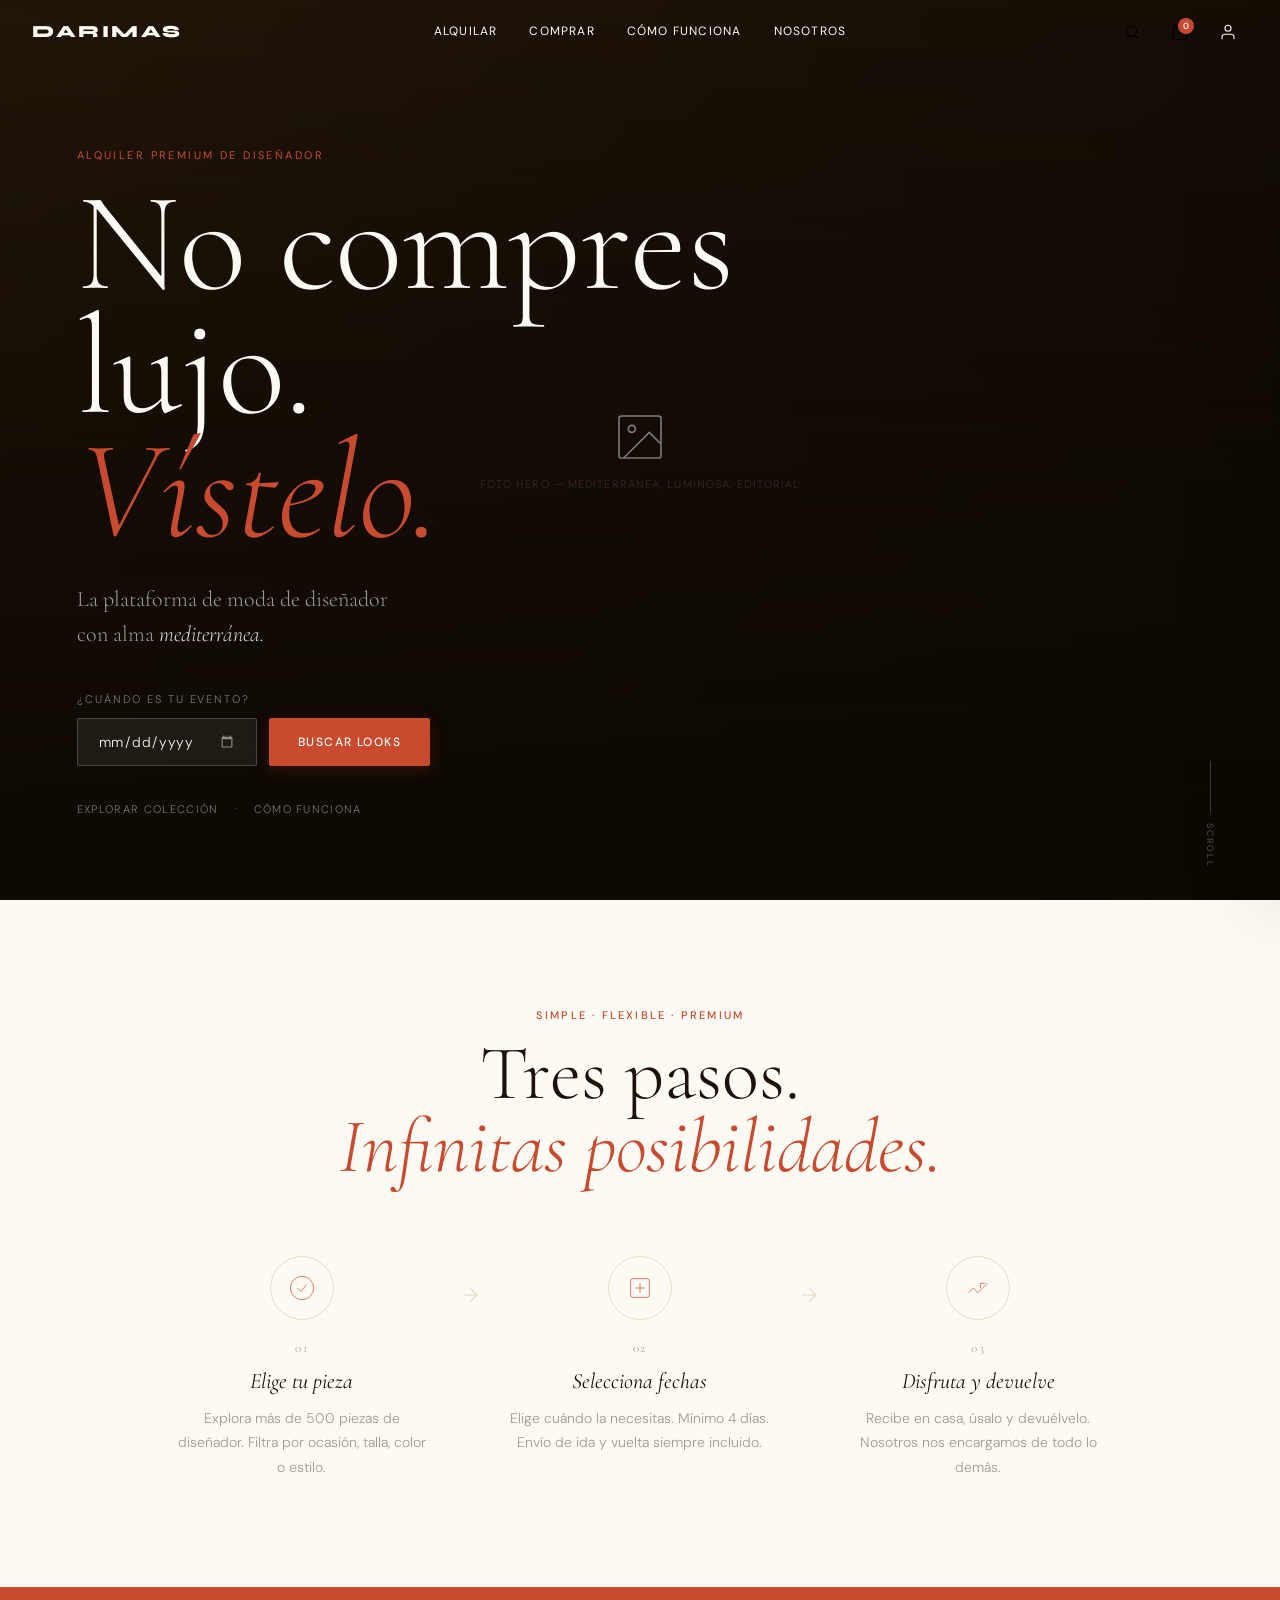
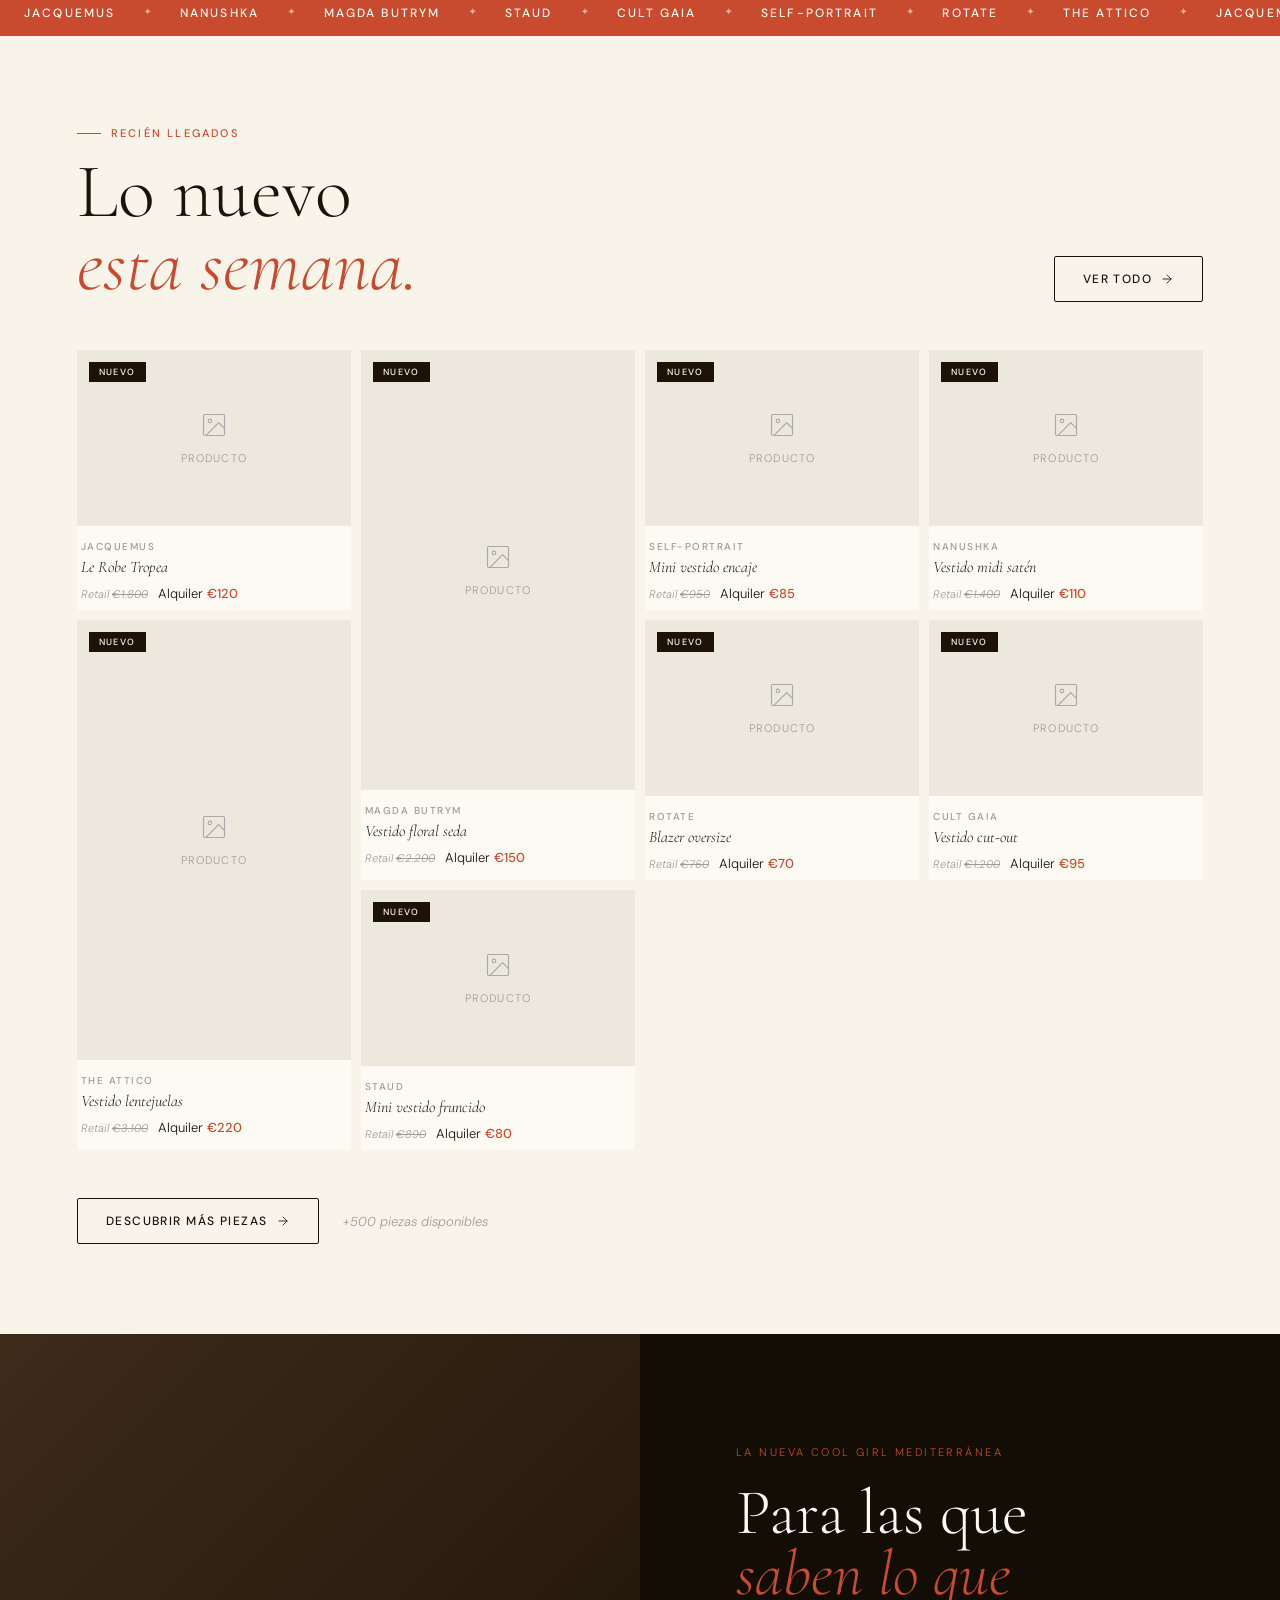
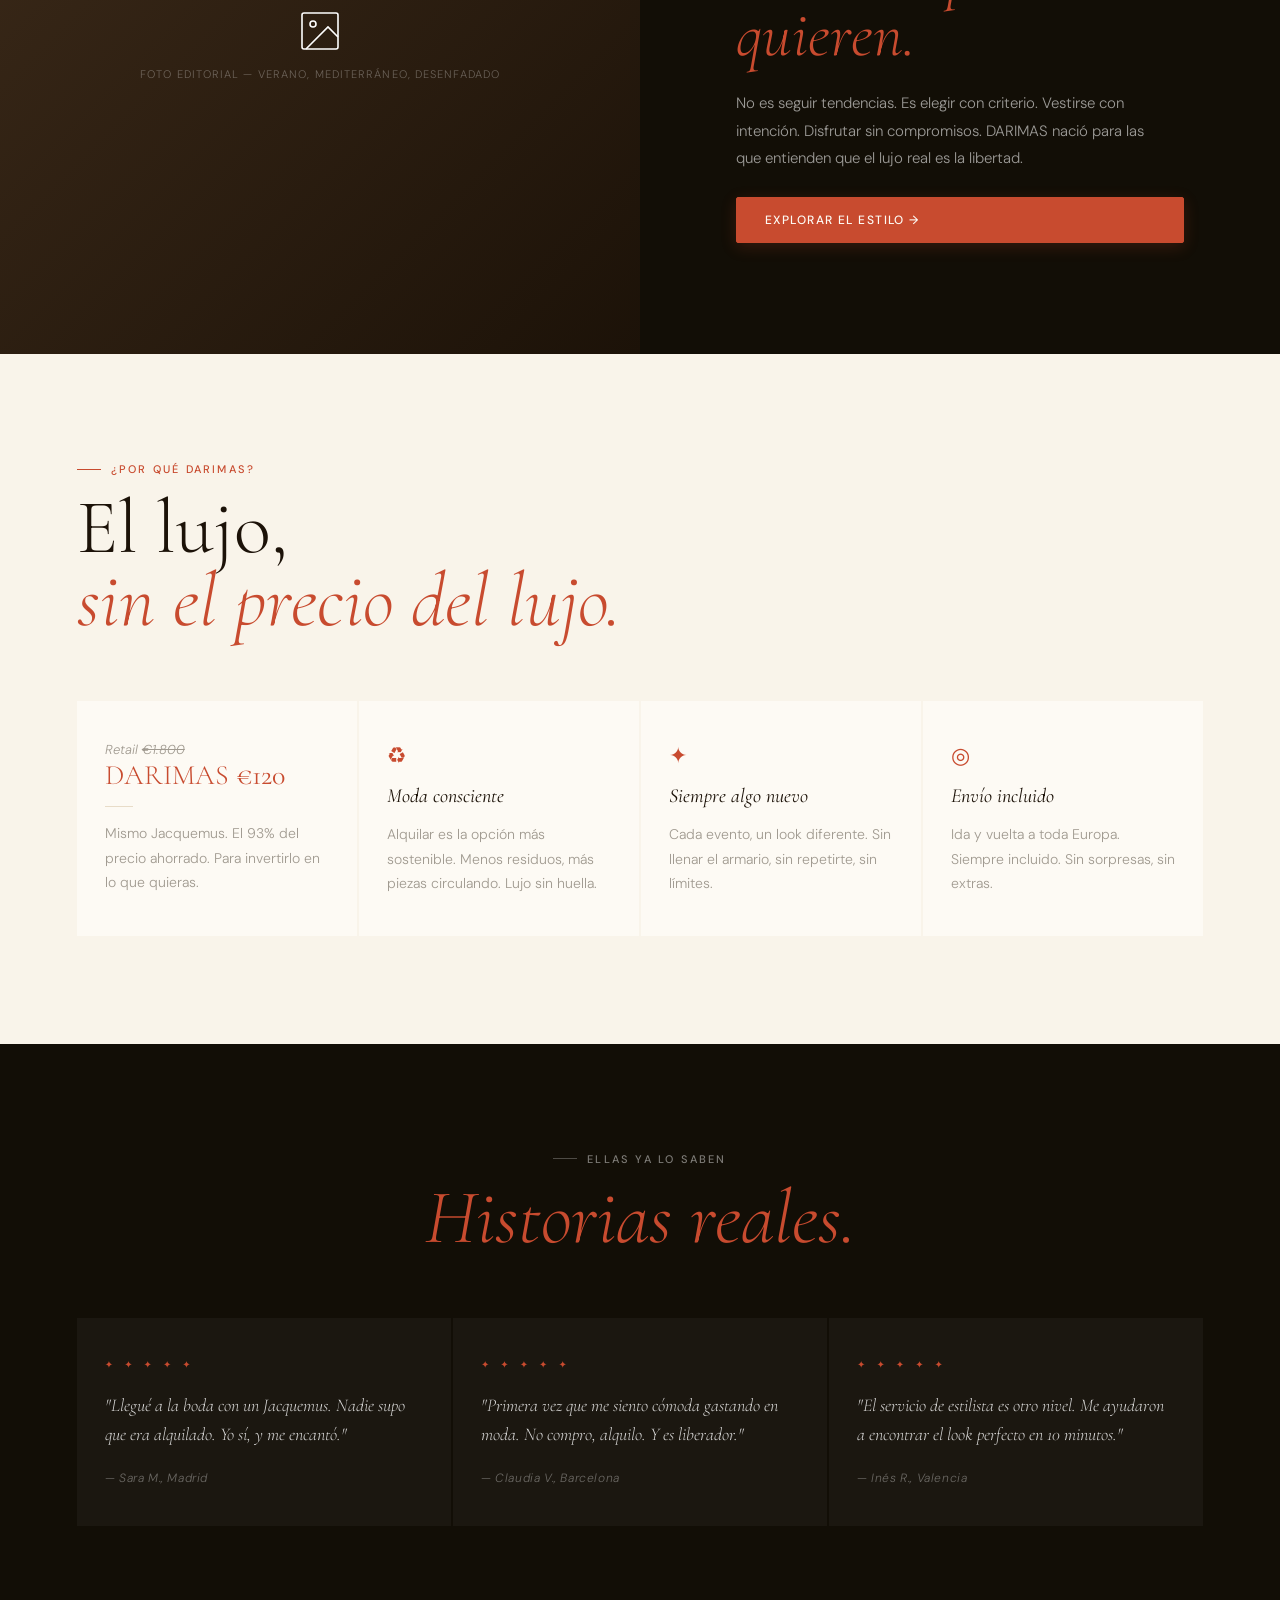
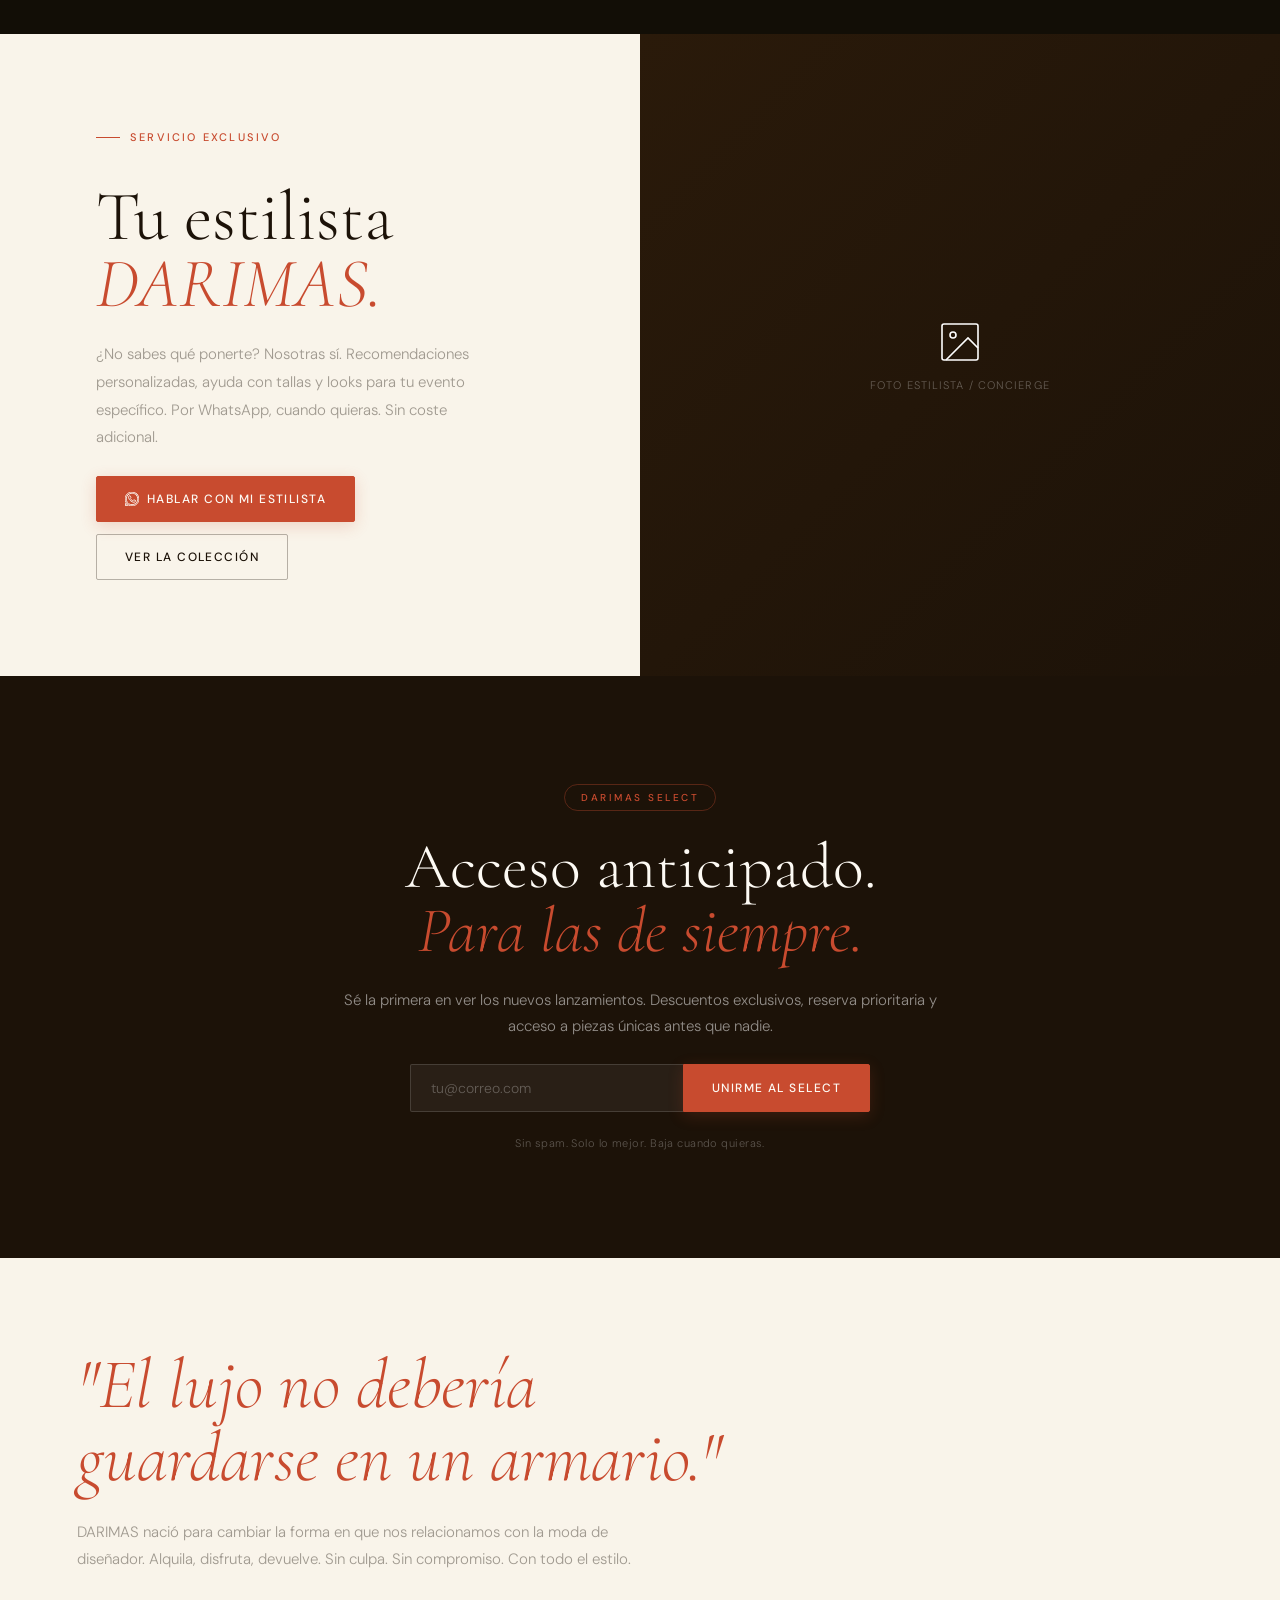
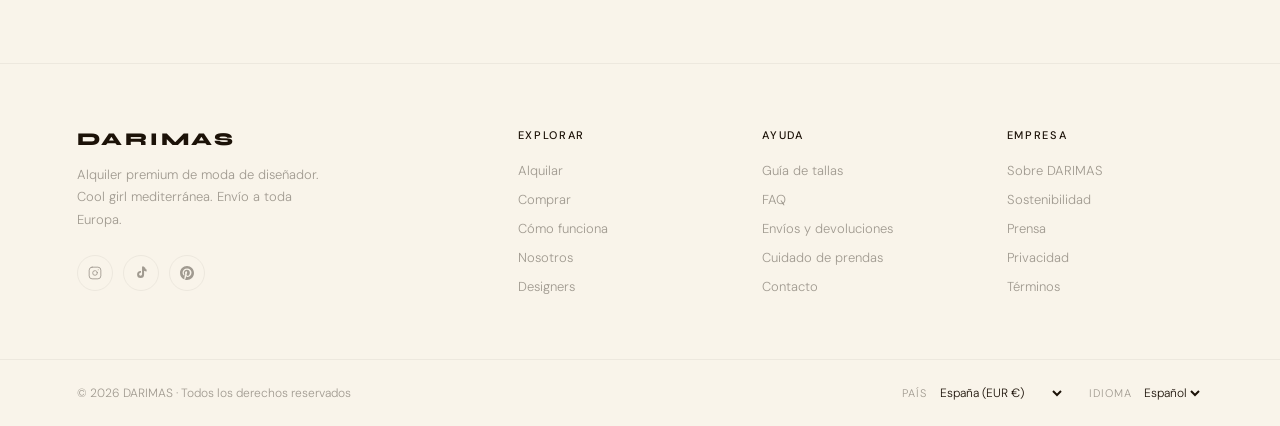
==== commit ee73f76f: "Quitar Barcelona del kicker del hero" ====
--- a/index.html
+++ b/index.html
@@ -64,7 +64,7 @@
   <div class="hero__veil"></div>
 
   <div class="hero__content">
-    <p class="hero__kicker">Alquiler premium · Barcelona</p>
+    <p class="hero__kicker">Alquiler premium de diseñador</p>
     <h1 class="hero__headline">
       No compres<br>lujo.<br><em>Vístelo.</em>
     </h1>
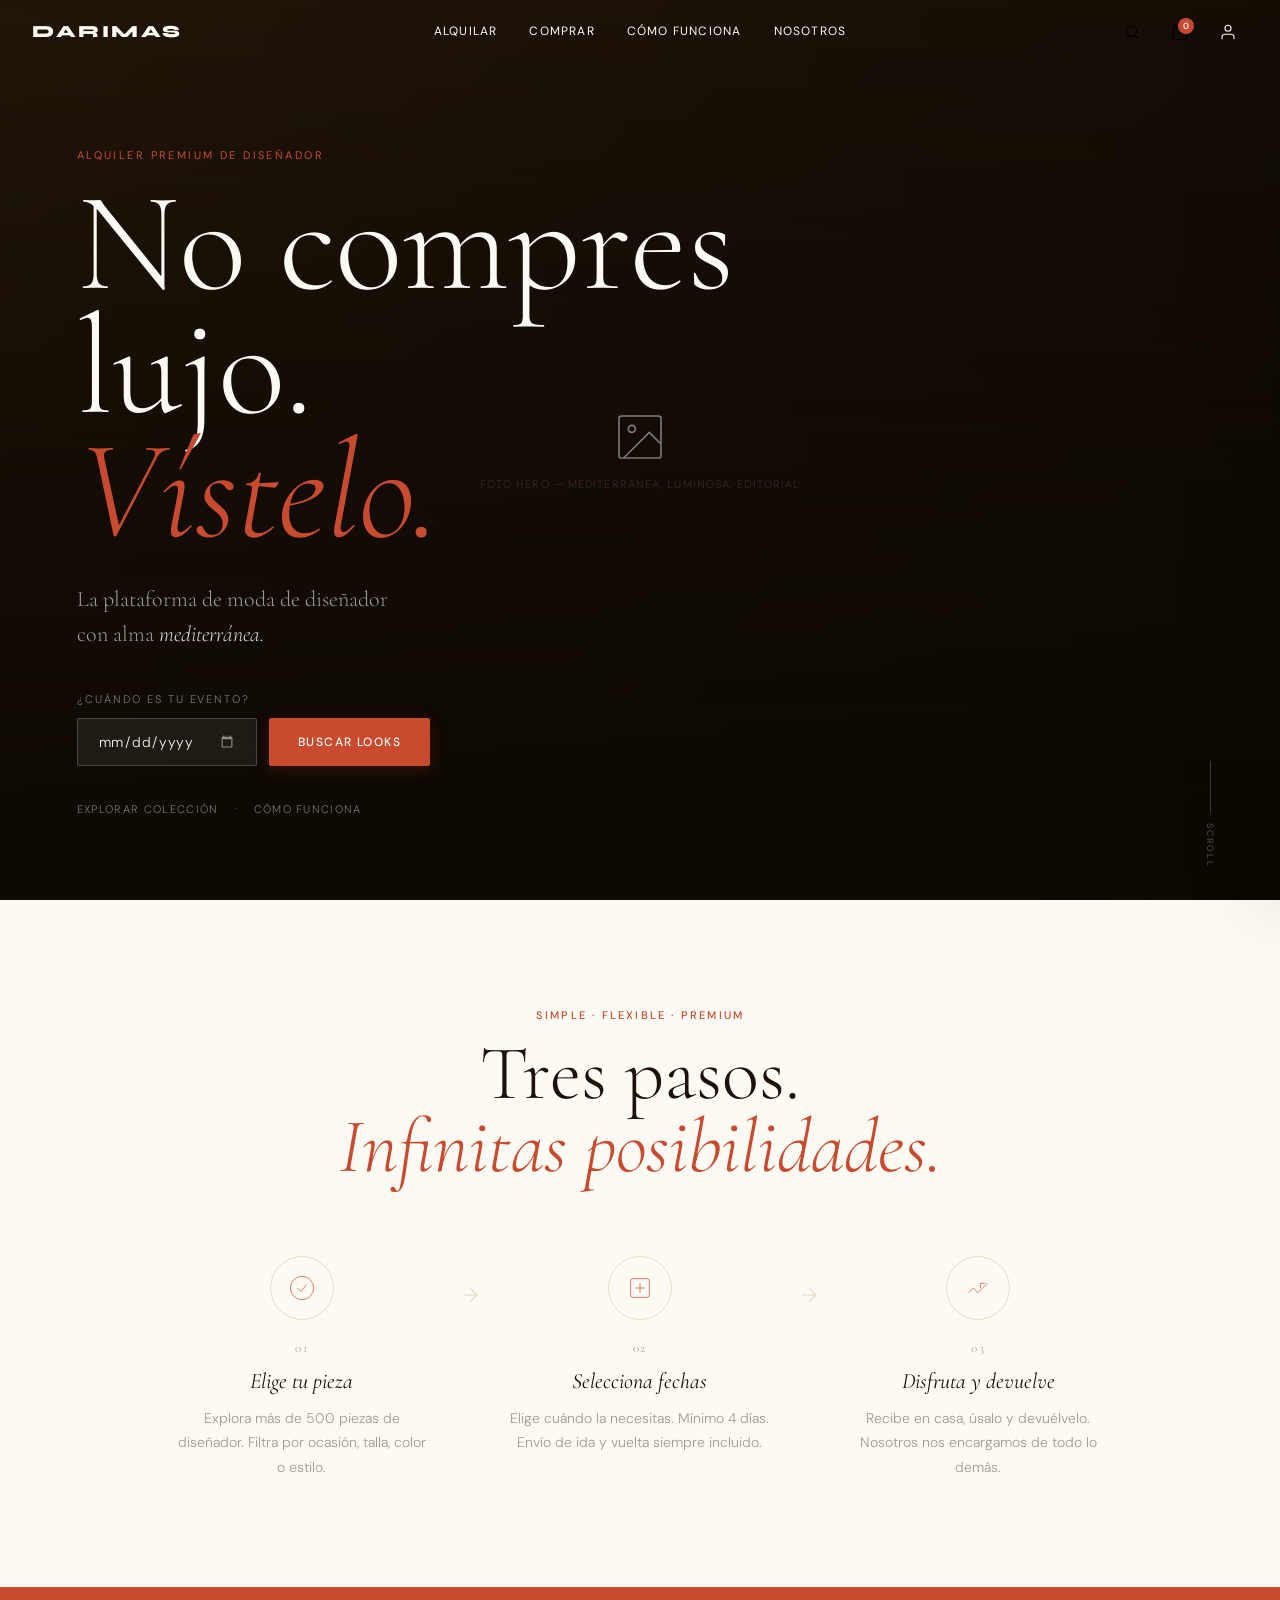
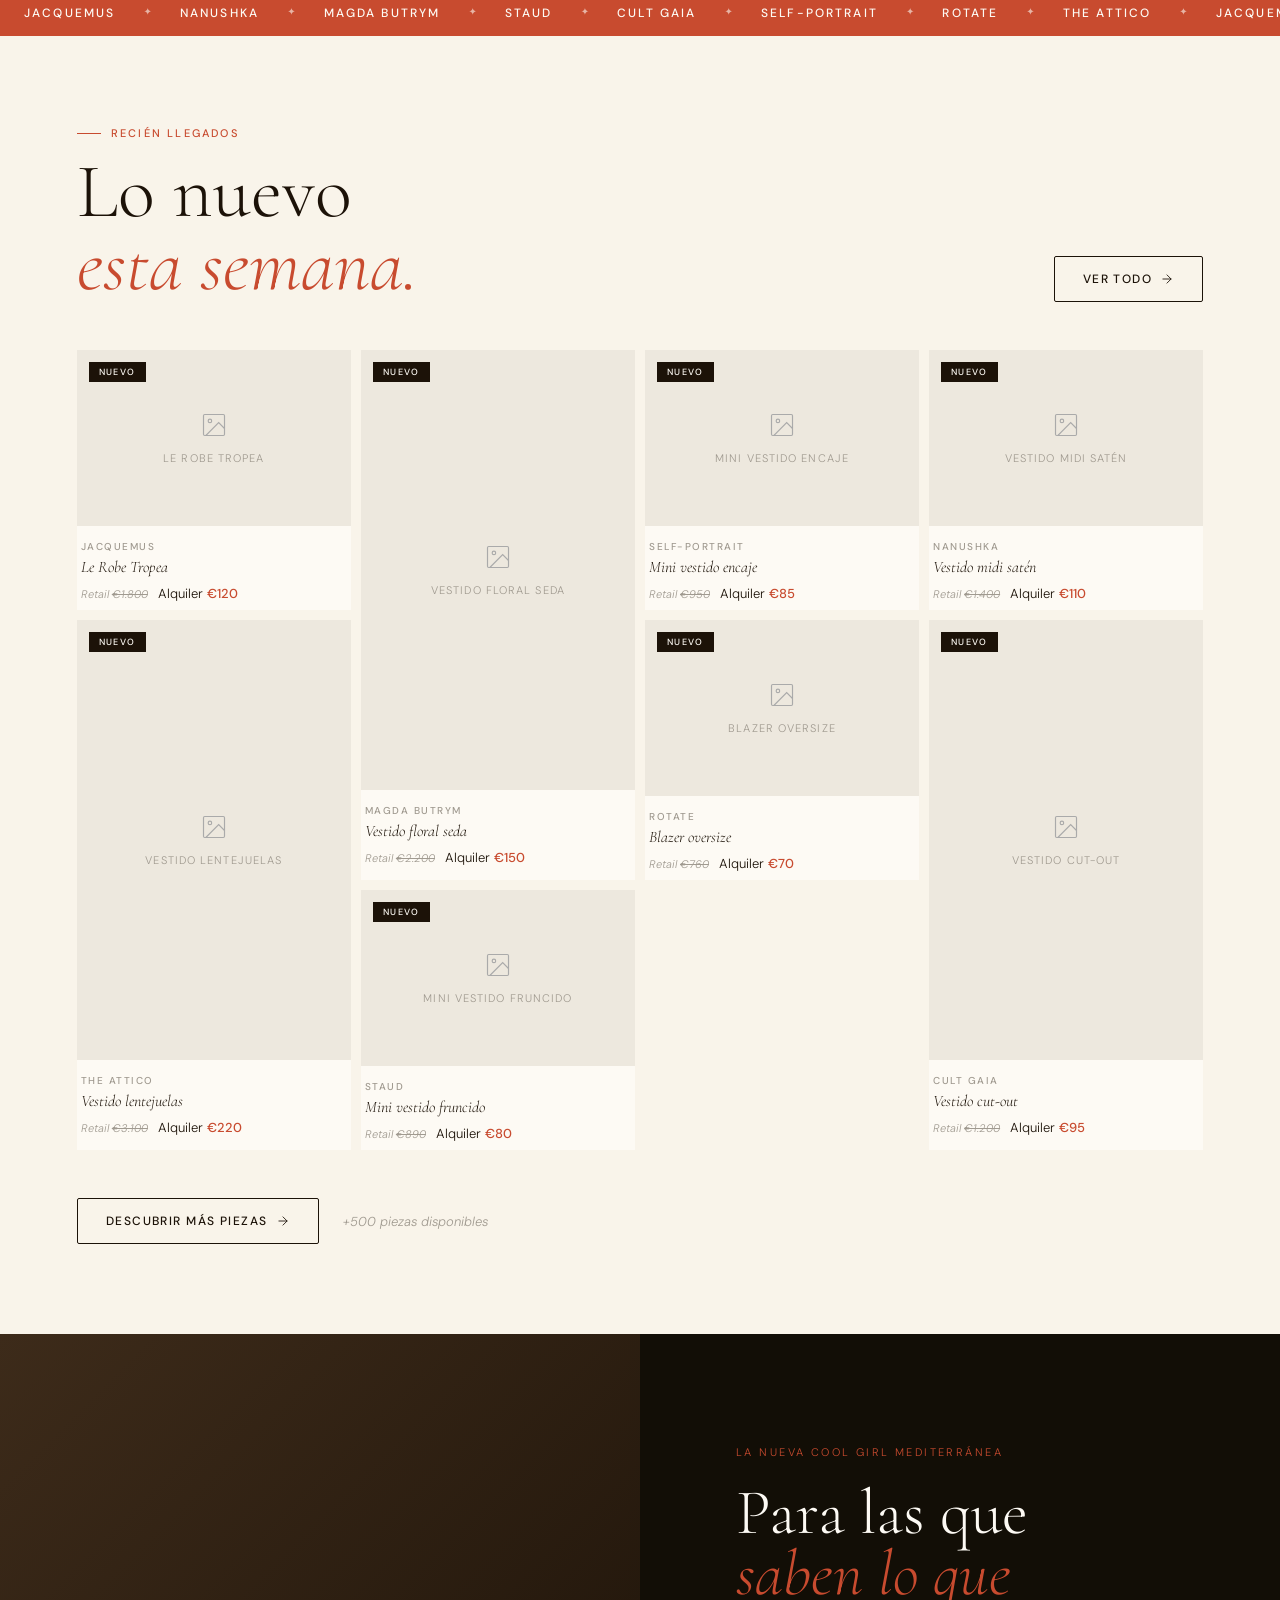
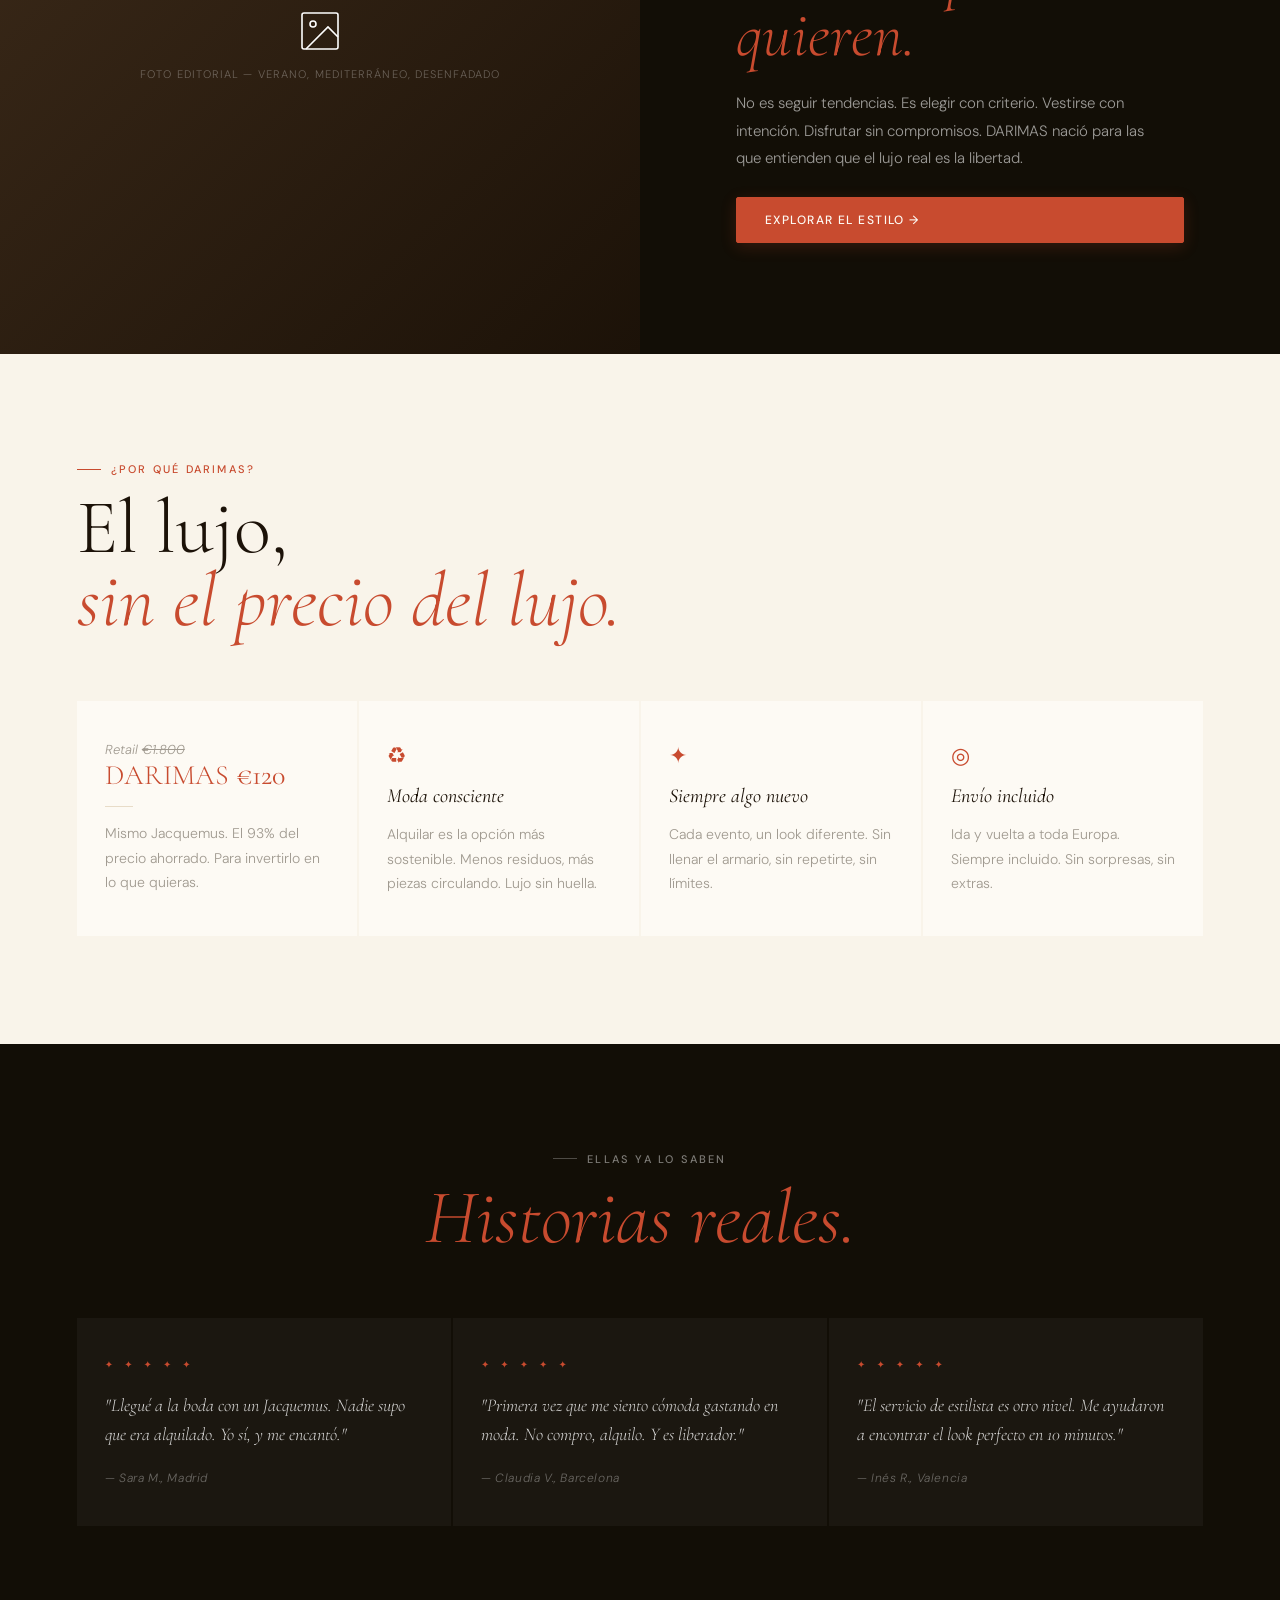
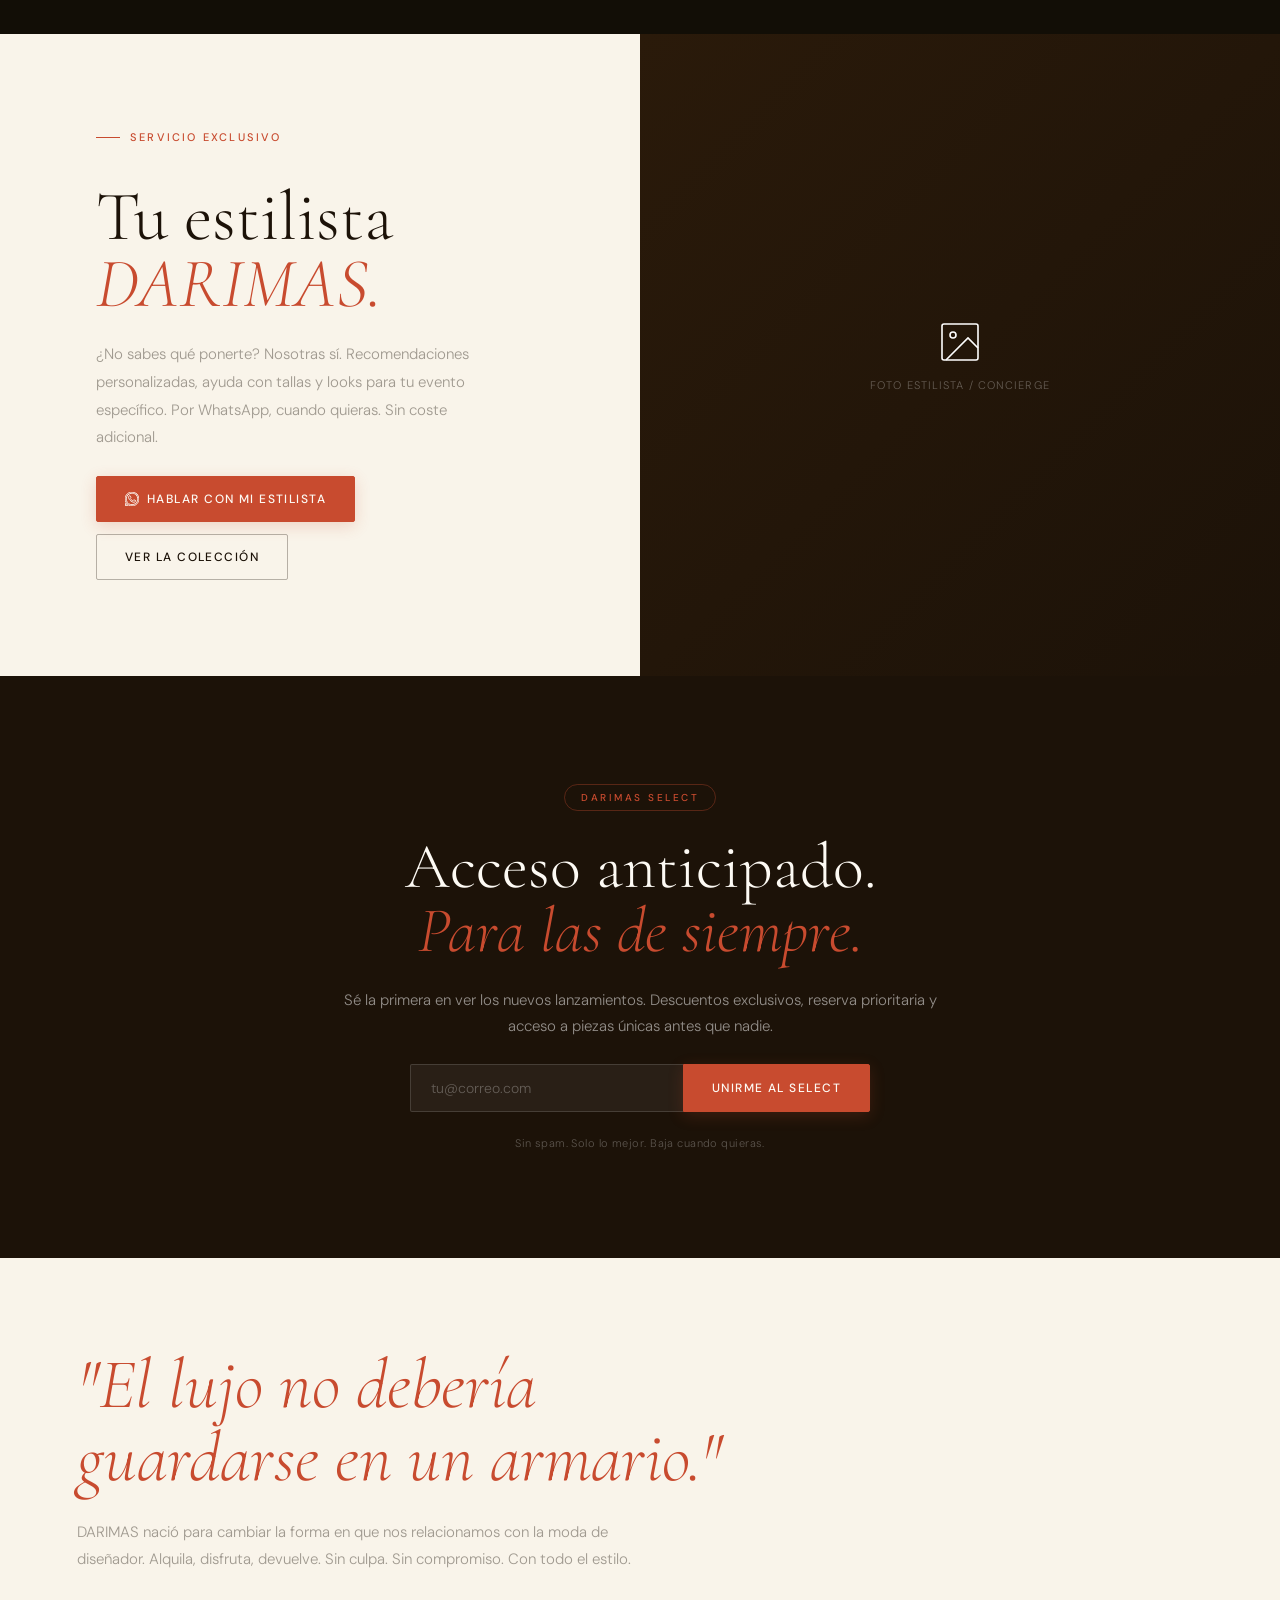
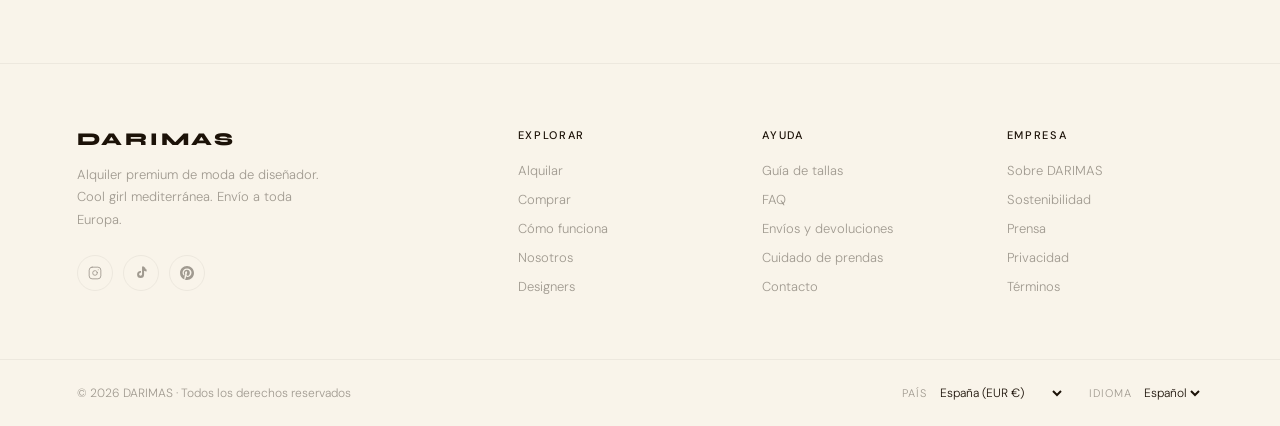
==== commit f5ed5f67: "Productos dinamicos desde Google Sheets" ====
--- a/index.html
+++ b/index.html
@@ -161,192 +161,12 @@
     </a>
   </div>
 
-  <div class="products-grid">
-
-    <div class="product-card reveal">
-      <div class="product-card__img">
-        <span class="product-badge product-badge--new">Nuevo</span>
-        <div class="ph ph--light">
-          <svg width="28" height="28" viewBox="0 0 24 24" fill="none" stroke="#aaa" stroke-width="1"><rect x="3" y="3" width="18" height="18" rx="1"/><circle cx="8.5" cy="8.5" r="1.5"/><path d="M21 15l-5-5L5 21"/></svg>
-          <span>Producto</span>
-        </div>
-        <div class="product-card__overlay">
-          <p class="overlay__retail">Retail <s>€1.800</s></p>
-          <p class="overlay__rent">Alquiler desde <strong>€120</strong></p>
-          <p class="overlay__cta">Ver pieza →</p>
-        </div>
-      </div>
-      <div class="product-card__info">
-        <p class="product-brand">Jacquemus</p>
-        <p class="product-name">Le Robe Tropea</p>
-        <div class="product-price-row">
-          <span class="price-retail">Retail <s>€1.800</s></span>
-          <span class="price-rent">Alquiler <strong>€120</strong></span>
-        </div>
-      </div>
-    </div>
-
-    <div class="product-card product-card--tall reveal reveal-delay-1">
-      <div class="product-card__img">
-        <span class="product-badge product-badge--new">Nuevo</span>
-        <div class="ph ph--light">
-          <svg width="28" height="28" viewBox="0 0 24 24" fill="none" stroke="#aaa" stroke-width="1"><rect x="3" y="3" width="18" height="18" rx="1"/><circle cx="8.5" cy="8.5" r="1.5"/><path d="M21 15l-5-5L5 21"/></svg>
-          <span>Producto</span>
-        </div>
-        <div class="product-card__overlay">
-          <p class="overlay__retail">Retail <s>€2.200</s></p>
-          <p class="overlay__rent">Alquiler desde <strong>€150</strong></p>
-          <p class="overlay__cta">Ver pieza →</p>
-        </div>
-      </div>
-      <div class="product-card__info">
-        <p class="product-brand">Magda Butrym</p>
-        <p class="product-name">Vestido floral seda</p>
-        <div class="product-price-row">
-          <span class="price-retail">Retail <s>€2.200</s></span>
-          <span class="price-rent">Alquiler <strong>€150</strong></span>
-        </div>
-      </div>
-    </div>
-
-    <div class="product-card reveal reveal-delay-2">
-      <div class="product-card__img">
-        <span class="product-badge product-badge--new">Nuevo</span>
-        <div class="ph ph--light">
-          <svg width="28" height="28" viewBox="0 0 24 24" fill="none" stroke="#aaa" stroke-width="1"><rect x="3" y="3" width="18" height="18" rx="1"/><circle cx="8.5" cy="8.5" r="1.5"/><path d="M21 15l-5-5L5 21"/></svg>
-          <span>Producto</span>
-        </div>
-        <div class="product-card__overlay">
-          <p class="overlay__retail">Retail <s>€950</s></p>
-          <p class="overlay__rent">Alquiler desde <strong>€85</strong></p>
-          <p class="overlay__cta">Ver pieza →</p>
-        </div>
-      </div>
-      <div class="product-card__info">
-        <p class="product-brand">Self-Portrait</p>
-        <p class="product-name">Mini vestido encaje</p>
-        <div class="product-price-row">
-          <span class="price-retail">Retail <s>€950</s></span>
-          <span class="price-rent">Alquiler <strong>€85</strong></span>
-        </div>
-      </div>
-    </div>
-
-    <div class="product-card reveal reveal-delay-3">
-      <div class="product-card__img">
-        <span class="product-badge product-badge--new">Nuevo</span>
-        <div class="ph ph--light">
-          <svg width="28" height="28" viewBox="0 0 24 24" fill="none" stroke="#aaa" stroke-width="1"><rect x="3" y="3" width="18" height="18" rx="1"/><circle cx="8.5" cy="8.5" r="1.5"/><path d="M21 15l-5-5L5 21"/></svg>
-          <span>Producto</span>
-        </div>
-        <div class="product-card__overlay">
-          <p class="overlay__retail">Retail <s>€1.400</s></p>
-          <p class="overlay__rent">Alquiler desde <strong>€110</strong></p>
-          <p class="overlay__cta">Ver pieza →</p>
-        </div>
-      </div>
-      <div class="product-card__info">
-        <p class="product-brand">Nanushka</p>
-        <p class="product-name">Vestido midi satén</p>
-        <div class="product-price-row">
-          <span class="price-retail">Retail <s>€1.400</s></span>
-          <span class="price-rent">Alquiler <strong>€110</strong></span>
-        </div>
-      </div>
-    </div>
-
-    <div class="product-card product-card--tall reveal">
-      <div class="product-card__img">
-        <span class="product-badge product-badge--new">Nuevo</span>
-        <div class="ph ph--light">
-          <svg width="28" height="28" viewBox="0 0 24 24" fill="none" stroke="#aaa" stroke-width="1"><rect x="3" y="3" width="18" height="18" rx="1"/><circle cx="8.5" cy="8.5" r="1.5"/><path d="M21 15l-5-5L5 21"/></svg>
-          <span>Producto</span>
-        </div>
-        <div class="product-card__overlay">
-          <p class="overlay__retail">Retail <s>€3.100</s></p>
-          <p class="overlay__rent">Alquiler desde <strong>€220</strong></p>
-          <p class="overlay__cta">Ver pieza →</p>
-        </div>
-      </div>
-      <div class="product-card__info">
-        <p class="product-brand">The Attico</p>
-        <p class="product-name">Vestido lentejuelas</p>
-        <div class="product-price-row">
-          <span class="price-retail">Retail <s>€3.100</s></span>
-          <span class="price-rent">Alquiler <strong>€220</strong></span>
-        </div>
-      </div>
-    </div>
-
-    <div class="product-card reveal reveal-delay-1">
-      <div class="product-card__img">
-        <span class="product-badge product-badge--new">Nuevo</span>
-        <div class="ph ph--light">
-          <svg width="28" height="28" viewBox="0 0 24 24" fill="none" stroke="#aaa" stroke-width="1"><rect x="3" y="3" width="18" height="18" rx="1"/><circle cx="8.5" cy="8.5" r="1.5"/><path d="M21 15l-5-5L5 21"/></svg>
-          <span>Producto</span>
-        </div>
-        <div class="product-card__overlay">
-          <p class="overlay__retail">Retail <s>€760</s></p>
-          <p class="overlay__rent">Alquiler desde <strong>€70</strong></p>
-          <p class="overlay__cta">Ver pieza →</p>
-        </div>
-      </div>
-      <div class="product-card__info">
-        <p class="product-brand">Rotate</p>
-        <p class="product-name">Blazer oversize</p>
-        <div class="product-price-row">
-          <span class="price-retail">Retail <s>€760</s></span>
-          <span class="price-rent">Alquiler <strong>€70</strong></span>
-        </div>
-      </div>
-    </div>
-
-    <div class="product-card reveal reveal-delay-2">
-      <div class="product-card__img">
-        <span class="product-badge product-badge--new">Nuevo</span>
-        <div class="ph ph--light">
-          <svg width="28" height="28" viewBox="0 0 24 24" fill="none" stroke="#aaa" stroke-width="1"><rect x="3" y="3" width="18" height="18" rx="1"/><circle cx="8.5" cy="8.5" r="1.5"/><path d="M21 15l-5-5L5 21"/></svg>
-          <span>Producto</span>
-        </div>
-        <div class="product-card__overlay">
-          <p class="overlay__retail">Retail <s>€1.200</s></p>
-          <p class="overlay__rent">Alquiler desde <strong>€95</strong></p>
-          <p class="overlay__cta">Ver pieza →</p>
-        </div>
-      </div>
-      <div class="product-card__info">
-        <p class="product-brand">Cult Gaia</p>
-        <p class="product-name">Vestido cut-out</p>
-        <div class="product-price-row">
-          <span class="price-retail">Retail <s>€1.200</s></span>
-          <span class="price-rent">Alquiler <strong>€95</strong></span>
-        </div>
-      </div>
-    </div>
-
-    <div class="product-card reveal reveal-delay-3">
-      <div class="product-card__img">
-        <span class="product-badge product-badge--new">Nuevo</span>
-        <div class="ph ph--light">
-          <svg width="28" height="28" viewBox="0 0 24 24" fill="none" stroke="#aaa" stroke-width="1"><rect x="3" y="3" width="18" height="18" rx="1"/><circle cx="8.5" cy="8.5" r="1.5"/><path d="M21 15l-5-5L5 21"/></svg>
-          <span>Producto</span>
-        </div>
-        <div class="product-card__overlay">
-          <p class="overlay__retail">Retail <s>€890</s></p>
-          <p class="overlay__rent">Alquiler desde <strong>€80</strong></p>
-          <p class="overlay__cta">Ver pieza →</p>
-        </div>
-      </div>
-      <div class="product-card__info">
-        <p class="product-brand">Staud</p>
-        <p class="product-name">Mini vestido fruncido</p>
-        <div class="product-price-row">
-          <span class="price-retail">Retail <s>€890</s></span>
-          <span class="price-rent">Alquiler <strong>€80</strong></span>
-        </div>
-      </div>
-    </div>
-
+  <!-- Los productos se cargan automáticamente desde Google Sheets via JS -->
+  <div class="products-grid" id="products-grid">
+    <div class="products-loading">
+      <div class="products-loading__spinner"></div>
+      <p>Cargando colección…</p>
+    </div>
   </div>
 
   <div class="products-more reveal">
--- a/css/style.css
+++ b/css/style.css
@@ -1110,6 +1110,27 @@
 }
 .cart-foot { padding: 20px 28px 32px; border-top: 1px solid var(--smoke); }
 
+/* ── Loading spinner (mientras carga el Sheet) ── */
+.products-loading {
+  grid-column: 1 / -1;
+  display: flex;
+  flex-direction: column;
+  align-items: center;
+  gap: 16px;
+  padding: 80px 0;
+  color: var(--fog);
+  font-size: 13px;
+  font-style: italic;
+}
+.products-loading__spinner {
+  width: 28px; height: 28px;
+  border: 2px solid var(--smoke);
+  border-top-color: var(--clay);
+  border-radius: 50%;
+  animation: spin 0.8s linear infinite;
+}
+@keyframes spin { to { transform: rotate(360deg); } }
+
 /* ═══════════════════════════════════════════════════════
    SCROLL REVEAL
 ═══════════════════════════════════════════════════════ */
